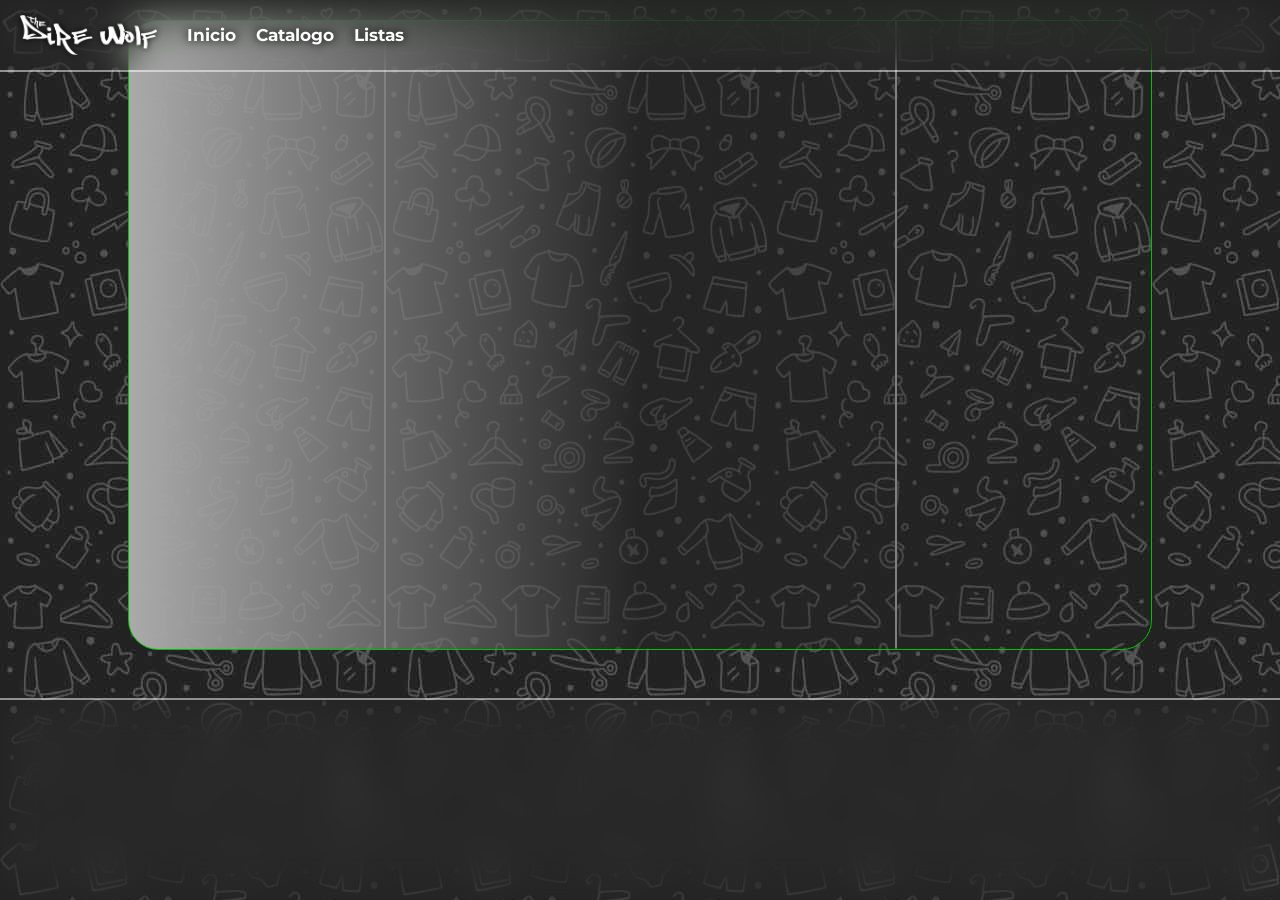
==== index.html @ 4486ab96 "v1.1" ====
<!DOCTYPE html>
<html lang="es">

<head>
    <meta charset="UTF-8">
    <title>Dire Wolf | Inicio</title>
    <link rel="stylesheet" href="css.css">
    <link rel="icon" href="img/logo_lobo.png">
</head>
<!-- NAV --------------------------------------------------------------------------------------------------------------->
<div id="navbar"></div>
<!-- BODY --------------------------------------------------------------------------------->

<body>
    <div class="container-grandfather-index">
        <div class="container-child">
            
        </div>
        <div class="container-child"></div>
    </div>

 <!--TODO:FOOTER ------------------------------------------------------------------------------------------- -->
 <footer id="footer"></footer>
</body>
<script src="jsjs.js" defer></script>

</html>
---- css.css ----
/** FONTS--------------------- */
@import url('https://fonts.googleapis.com/css2?family=Montserrat:wght@300;400;600;700&display=swap');

body {
  font-family: 'Montserrat', sans-serif;
  margin: 0;
  padding: 0;
  background-color: #ffffff;
  background-image: url(img/zbackback/backback.jpg);
  background-attachment: fixed;
  display: grid;
  min-height: 100dvh;
  grid-template-rows: auto 1fr auto; /*CON ESTO DEJAS SIEMPRE ABAJO EL FOOTER*/
}

.item-center-x{
  display: grid;
  justify-content: center;  
}

 * nav,b,ol,li,h2,div{ 
  box-sizing: border-box;
  }

/**! Nav -----------------------------------------------------------------------------------------------------------*/
.logo{
  max-height: 40px;
  cursor: pointer;
  margin: auto;
  filter: drop-shadow(0 0 3px rgb(0, 0, 0));
}
ol{
  display: flex;
  justify-content: center;
  align-items: center; /*Alinia de manera vertical*/
  margin: 0;
  padding: 0;
}

.Infooo{
  display: none;
}

nav {
  padding-left: 20px;
  justify-content: start;
  display: flex;
  margin: 0;
  width: 100%;
  height: 70px;
  opacity: 0;
  box-sizing: border-box;
  animation: aparece 1.5s ease-out forwards; /** Aqui la duracion de la animacion */
  animation-delay: 0s; /** Aqui se estable a q tiempo empieza la animation */
  backdrop-filter: blur(20px);
  box-shadow: 0 2px 0px rgba(255, 255, 255, 0.5);
  position: fixed;
  z-index: 10;
  gap: 20px;
}

nav a{
  justify-content: center;
  display: flex;
}

nav div ol h2 a{
  font-size: 17px;
  text-shadow: 0 0 10px black;
  text-decoration: none;
/*  font-size: clamp(1rem, 2.5vw, 2rem);*/
  color: white;
  background: none;
  border: none;
  border-radius: 6px;
  margin: auto;
  padding: 10px;
  cursor: pointer;
  transition: 0.6s;
}

.justify-end{
  justify-content: flex-end;
  display: flex;
}

nav ol a:hover {
  color: rgb(173, 173, 173);
}

h1{
  margin-top: 100px;
  text-shadow: 0 0 30px black;
}

nav div{
  justify-content: center;
  display: flex;
}

/**Todo FLECHA -------------------------------------------------------------------------------------------------------------------------------*/
.caja-flecha{
  top: 84%;
  left: 88%;
  position: fixed;
  z-index: 11;
  justify-content: center;
  display: grid;
}
.flecha{
  position: absolute;
  width: 60px;
  z-index: 10;
  cursor: pointer;
  margin: auto 0;
  transition: 0.5s ease-in-out;
  filter: drop-shadow(0 0 5px rgb(50, 189, 96,0.5));
}
.flecha:hover{
  animation: ani-flecha 1s; /** Se selecciona la anmimacion y duracion del evento*/
  animation-delay: 0.5s;
}
   @keyframes ani-flecha {
      25% {
        transform: translateX(-10px);
      }
      50% {
        transform: translateX(0);
      }
      75% {
        transform: translateX(-10px);
      }
      100% {
        transform: translateX(0);
      }
    }
/*TODO Blouqes del index ------------------------------------------------------------------------------------------------- */
.container-grandfather-index{
  display: flex;
  background: linear-gradient(
    to right,
    rgb(170, 170, 170,1),
    rgb(39, 39, 39,0.5),
    rgb(39, 39, 39,0)
  );
  margin: 20px auto;
  width: 80%;
  border: rgb(0, 194, 0) 1px solid;
  border-radius:30px ;
}
.indexCaja-1{
  /* border:solid 2px yellow; */
  width:1000px;
}
/*!CONTAINERRRRRRR--------------------------------------------------------------------------------*/
.container-grandfather{
  width: 80%;
  margin: 0 auto;
}
.container-grand {
  width: 100%;
}

.container-father {
  display: grid;/* Habilita Grid */
  grid-template-columns: repeat(5, 1fr);/* 4 columnas de igual tamaño */
  gap: 10px;/* Espacio entre los elementos */
  padding: 100px;
  margin-top: -50px;
}
.flex-colum{
  justify-content: center;
  display: flex;
  grid-template-columns: repeat(2, 1fr);
}
.flex{
  display: flex;
  justify-content: center;
}

.container-child img {
  width: 100%;
  border-radius: 20px 20px 0 0 ;
  filter: brightness(0.6);
  transition: 1s;
}

.container-child img:hover {
  filter: brightness(1.1);
}

.container-child b{
  font-size: small;
}

.container-child{
  /* filter: blur(30px); */
  animation: scale-up-vertical-center 0.7s; /** Aqui la duracion de la animacion */
  animation-delay: 0s; /** Aqui se estable a q tiempo empieza la animation */
  margin: 0 auto;
  max-width: 350px;
  background: transparent;
  backdrop-filter: blur(5px);
  text-align: center;
  color: white;
  transition: 0.2s ease-out;
  border: 1px gray solid;
  border-radius: 20px;
}

.container-child:hover{
  scale: 1.01;
  filter: blur(0px);
}

.container-child h3{
  background-color: #1a1a1a;
  font-size: larger;
  margin-top: -5px;
}

.containerr{
  width: 100%;
}

.container-child2 img{
  width: 90%;
  margin: 10px;
  margin-top: 30px;
  filter: unset;
}

.container-child2 a{
  text-decoration: none;
  color: white;
}

.container-child2 a h2{
  color: white;
  text-decoration: underline none;
}
.container-child2 a h2:hover{
  text-decoration: underline;
}
.container-child2{
  max-width: 500px;
}

#subtema {
  color: white;
  margin: auto 0;
}
/**! PARA IMAGENES DE CADA CATEGORIA ----------------------------------------------------------------------------- */

.img-cal{
  /* filter: blur(30px); */
  animation: scale-up-vertical-center 0.7s ease-out 1;  /*Aqui la duracion de la animacion */
  animation-delay: 0s; /** Aqui se estable a q tiempo empieza la animation */
  padding: 0;
  display: grid;
  justify-content: center;
  margin: 0 auto;
}
.img-cal:hover{
  animation: rotate-scale-down-horizontal 0.4s linear both;
  animation: wobble-horizontal-top .8s linear both
}
.img-cal img{
  border-radius: 20px;
  margin: 0;
  width: 100%;
  margin-top: 3px;
}

.img-cal b{
  text-align: center;
  margin: 13px;
  color: aliceblue;
  backdrop-filter: blur(20px);
  border-radius: 20px;
  text-shadow: 0 0 10px white;
}
.vendida{
  width: 100%;
  height: 30px;
  background-color: rgb(255, 0, 0);
  justify-content: center;
  border-radius: 0 0 20px 20px;
  display: grid;
}

.vendida h5{
  top: 25%;
  margin: unset;
  position: relative;
  color: white;
}
.disponible{
  width: 100%;
  height: 30px;
  border-radius: 0 0 20px 20px;
  background-color: rgb(0, 255, 42);
  justify-content: center;
  display: grid;
}

.disponible h5{
  top: 25%;
  margin: unset;
  position: relative;
  color: white;
}
/**! ESCALADO DE UNA IMAGEN ---------------------------------------------------------------------------------------- */
  .imagen-zoom {
    width: 250px;
    margin: 10px;
    cursor: zoom-in;
    transition: 0.4s ease;
  }
  
  .imagen-zoom:hover {
    transform: scale(1.003);
    box-shadow: 0 0 20px rgba(97, 138, 111, 0.658);
  }

  .zoom-overlay {
    position: fixed;
    top: 0;
    left: 0;
    width: 100vw;
    height: 100vh;
    background-color: rgba(0, 0, 0, 0.85);
    justify-content: center;
    align-items: center;
    display: none;
    flex-direction: column;
    z-index: 9999;
    transition: 2s;
    animation: zoom-overlay 0.5s;
  }
  @keyframes zoom-overlay{
    0%{
      filter: blur(30px);
      transform: scale(0.9);
    }
    100%{
      filter: blur(0);
      transform: scale(1);
    }
  }
  .zoom-overlay img {
    max-width: 90%;
    max-height: 80%;
    border-radius: 12px;
    box-shadow: 0 0 40px rgba(255, 255, 255, 0.1);
  }

  .zoom-buttons {
    margin-top: 20px;
  }

  .zoom-buttons button {
    background-color: white;
    color: #333;
    border: none;
    padding: 10px 20px;
    font-size: 16px;
    margin: 0 10px;
    border-radius: 8px;
    cursor: pointer;
    transition: 2s ease;
  }

  .zoom-buttons button:hover {
    background-color: #333;
    color: white;
    transition: 2s ease-in-out;
  }
  /**? FOTER-------------------------------------------------------------------------------------------  */
  footer{
    width: 100%;
    height: 200px;
    margin-top: 30px;
    box-shadow: 0 -2px 0px rgba(255, 255, 255, 0.5);
    animation: aparece 1.5s ease-out forwards; /** Aqui la duracion de la animacion */
    animation-delay: 0s; /** Aqui se estable a q tiempo empieza la animation */
    backdrop-filter: blur(20px);
  }

/*TODO Estilo para pantallas más pequeñas ----------------------------------------------------------------------*/
  @media (max-width: 1000px) {
    .container-father {
      grid-template-columns: repeat(3,1fr);
    }
    p{
      font-size: larger;
      padding: 4px;
    }
    .flecha{
      width: 50px;
    }
    nav{
      width: 100%;
      height: 100%;
      justify-self: right;
      gap: 30px;   
      position: fixed;
      bottom: 0;
      left: 0;
      right: 0;
      justify-content: start;
      align-items: center;
      padding: 0.5rem;
      z-index: 1000;
      height: auto;
    }
    nav a{
      font-size: 30px;
    }
  .logo{
    cursor: pointer;
    transform: translateY(3px);
    margin-left: 40px;
    max-height: 50px;
  }
  .container-child b{
    font-size: medium;
  }
  .container-father{
    padding: 0;
  }
  
  .Infooo{
    color: white;
  }

  .footer{
    display: none;
  }

    
  }

  /*? ANIMACIONES-------------------------------------------------------------------------- */
  @keyframes aparece {
  to {
    opacity: 1;
    transform: translateX(0);
    transform: translateY(0);
    filter: blur(0);
  }
}
@keyframes scale-up-vertical-center{
  0% {
    filter: blur(30px);
    transform:scaleY(.2);
  }
  100%{
    transform:scaleY(1);
    opacity: 1;
    transform: translateX(0);
    transform: translateY(0);
    filter: blur(0);
  }
}
/* Prendas echas-----------------------------------------------------------------------------------------------------------*/
.imgListas{
  opacity: 0; /*Para la animacion*/
  filter: blur(30px);
  animation: aparece 0.5s ease-out forwards; /** Aqui la duracion de la animacion */
  animation-delay: 0s; /** Aqui se estable a q tiempo empieza la animation */
  padding: -1px;
  display: grid;
  justify-content: center;
  margin: 0 auto;
  border-radius: 20px;
  margin: 0;
  width: 100%;
  margin-top: 3px;
  border: solid rgba(0, 255, 64, 0.418) 1px;
}
.imgListas img{
  border-radius: 20px 20px 0 0;
  margin: 0;
  width: 100%;
}
.imgListas b{
  color: white;
  margin: 10px;
  backdrop-filter: blur(30px);
}
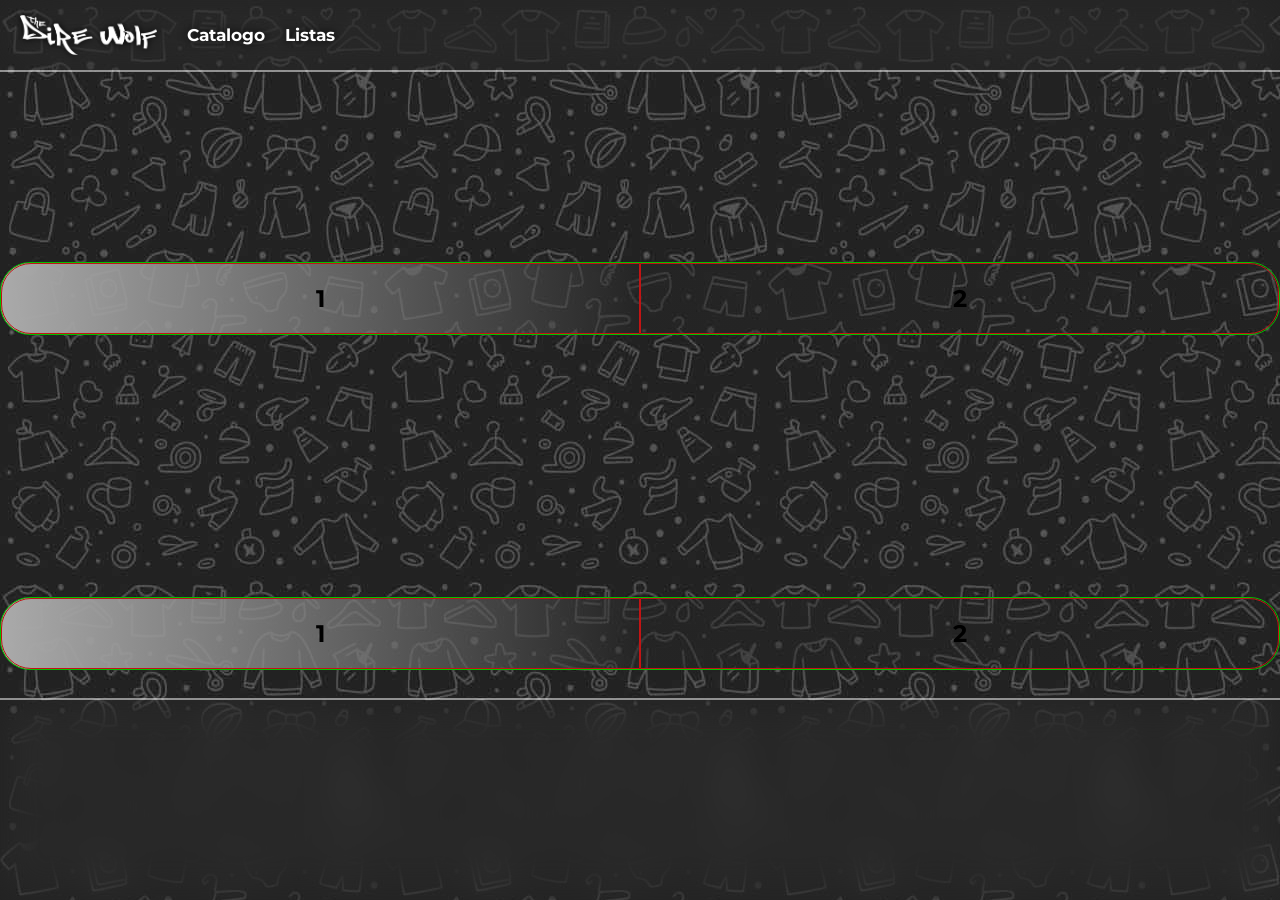
==== commit 9ca269da: "v1.2 Asignamiento de secciones de la pagina index" ====
--- a/index.html
+++ b/index.html
@@ -11,17 +11,26 @@
 <div id="navbar"></div>
 <!-- BODY --------------------------------------------------------------------------------->
 
-<body>
+<body class="body-index">
     <div class="container-grandfather-index">
-        <div class="container-child">
-            
+        <div class="caja-index caja-index-izquierda">
+            <h2>1</h2>
         </div>
-        <div class="container-child"></div>
+        <div class="caja-index caja-index-derecha">
+            <h2>2</h2>
+        </div>
     </div>
-
- <!--TODO:FOOTER ------------------------------------------------------------------------------------------- -->
- <footer id="footer"></footer>
+    <div class="container-grandfather-index">
+        <div class="caja-index caja-index-izquierda">
+            <h2>1</h2>
+        </div>
+        <div class="caja-index caja-index-derecha">
+            <h2>2</h2>
+        </div>
+    </div>
 </body>
+<!--TODO:FOOTER ------------------------------------------------------------------------------------------- -->
+<footer id="footer"></footer>
 <script src="jsjs.js" defer></script>
 
 </html>
--- a/css.css
+++ b/css.css
@@ -1,6 +1,7 @@
 /** FONTS--------------------- */
 @import url('https://fonts.googleapis.com/css2?family=Montserrat:wght@300;400;600;700&display=swap');
 
+/*TODO PREDEFINIDOS -----------------------------------------------------------------------------------------------------------------**/
 body {
   font-family: 'Montserrat', sans-serif;
   margin: 0;
@@ -22,7 +23,7 @@
   box-sizing: border-box;
   }
 
-/**! Nav -----------------------------------------------------------------------------------------------------------*/
+/*! NAV -----------------------------------------------------------------------------------------------------------*/
 .logo{
   max-height: 40px;
   cursor: pointer;
@@ -52,9 +53,11 @@
   box-sizing: border-box;
   animation: aparece 1.5s ease-out forwards; /** Aqui la duracion de la animacion */
   animation-delay: 0s; /** Aqui se estable a q tiempo empieza la animation */
-  backdrop-filter: blur(20px);
+  filter: blur(20px);
+  backdrop-filter: blur(30px);
   box-shadow: 0 2px 0px rgba(255, 255, 255, 0.5);
   position: fixed;
+  transform: translateY(-60px);
   z-index: 10;
   gap: 20px;
 }
@@ -97,62 +100,38 @@
   justify-content: center;
   display: flex;
 }
-
-/**Todo FLECHA -------------------------------------------------------------------------------------------------------------------------------*/
-.caja-flecha{
-  top: 84%;
-  left: 88%;
-  position: fixed;
-  z-index: 11;
-  justify-content: center;
-  display: grid;
-}
-.flecha{
-  position: absolute;
-  width: 60px;
-  z-index: 10;
-  cursor: pointer;
-  margin: auto 0;
-  transition: 0.5s ease-in-out;
-  filter: drop-shadow(0 0 5px rgb(50, 189, 96,0.5));
-}
-.flecha:hover{
-  animation: ani-flecha 1s; /** Se selecciona la anmimacion y duracion del evento*/
-  animation-delay: 0.5s;
-}
-   @keyframes ani-flecha {
-      25% {
-        transform: translateX(-10px);
-      }
-      50% {
-        transform: translateX(0);
-      }
-      75% {
-        transform: translateX(-10px);
-      }
-      100% {
-        transform: translateX(0);
-      }
-    }
-/*TODO Blouqes del index ------------------------------------------------------------------------------------------------- */
+/*TODO INDEX ------------------------------------------------------------------------------------------------- */
+.body-index{
+  padding: auto;
+}
 .container-grandfather-index{
-  display: flex;
+  width: 100%;
+  display: flex;
+  justify-content: center;
+  align-items: center;
+  margin: auto;
+  border: rgb(0, 194, 0) 1px solid;
+  border-radius:30px;
   background: linear-gradient(
     to right,
     rgb(170, 170, 170,1),
     rgb(39, 39, 39,0.5),
     rgb(39, 39, 39,0)
   );
-  margin: 20px auto;
-  width: 80%;
-  border: rgb(0, 194, 0) 1px solid;
-  border-radius:30px ;
-}
-.indexCaja-1{
-  /* border:solid 2px yellow; */
-  width:1000px;
-}
-/*!CONTAINERRRRRRR--------------------------------------------------------------------------------*/
+}
+.caja-index{
+  justify-content: center;
+  text-align: center;
+  width: 100%;
+  border: rgb(194, 20, 20) 1px solid;
+}
+.caja-index-derecha{
+  border-radius:0px 30px 30px 0px;
+}
+.caja-index-izquierda{
+  border-radius:30px 0 0 30px;
+}
+/*!   CONTAINER -------------------------------------------------------------------------------------------------------*/
 .container-grandfather{
   width: 80%;
   margin: 0 auto;
@@ -194,7 +173,6 @@
 }
 
 .container-child{
-  /* filter: blur(30px); */
   animation: scale-up-vertical-center 0.7s; /** Aqui la duracion de la animacion */
   animation-delay: 0s; /** Aqui se estable a q tiempo empieza la animation */
   margin: 0 auto;
@@ -250,12 +228,11 @@
   color: white;
   margin: auto 0;
 }
-/**! PARA IMAGENES DE CADA CATEGORIA ----------------------------------------------------------------------------- */
+/**! PARA IMAGENES DE CADA CATEGORIA -------------------------------------------------------------------------------------------- */
 
 .img-cal{
-  /* filter: blur(30px); */
-  animation: scale-up-vertical-center 0.7s ease-out 1;  /*Aqui la duracion de la animacion */
-  animation-delay: 0s; /** Aqui se estable a q tiempo empieza la animation */
+  animation: scale-up-vertical-center 0.7s ease-out 1; 
+  animation-delay: 0s;
   padding: 0;
   display: grid;
   justify-content: center;
@@ -376,8 +353,10 @@
     color: white;
     transition: 2s ease-in-out;
   }
-  /**? FOTER-------------------------------------------------------------------------------------------  */
+/*! FOTER-------------------------------------------------------------------------------------------*/
   footer{
+    opacity: 0;
+    transform: translateY(30px);
     width: 100%;
     height: 200px;
     margin-top: 30px;
@@ -387,7 +366,7 @@
     backdrop-filter: blur(20px);
   }
 
-/*TODO Estilo para pantallas más pequeñas ----------------------------------------------------------------------*/
+/* TODO RESPOSIVE DESING ----------------------------------------------------------------------*/
   @media (max-width: 1000px) {
     .container-father {
       grid-template-columns: repeat(3,1fr);
@@ -441,7 +420,7 @@
     
   }
 
-  /*? ANIMACIONES-------------------------------------------------------------------------- */
+/*? ANIMACIONES -------------------------------------------------------------------------------------------------------------------- */
   @keyframes aparece {
   to {
     opacity: 1;
@@ -463,7 +442,7 @@
     filter: blur(0);
   }
 }
-/* Prendas echas-----------------------------------------------------------------------------------------------------------*/
+/*! PRENDAS ECHAS  -----------------------------------------------------------------------------------------------------------*/
 .imgListas{
   opacity: 0; /*Para la animacion*/
   filter: blur(30px);
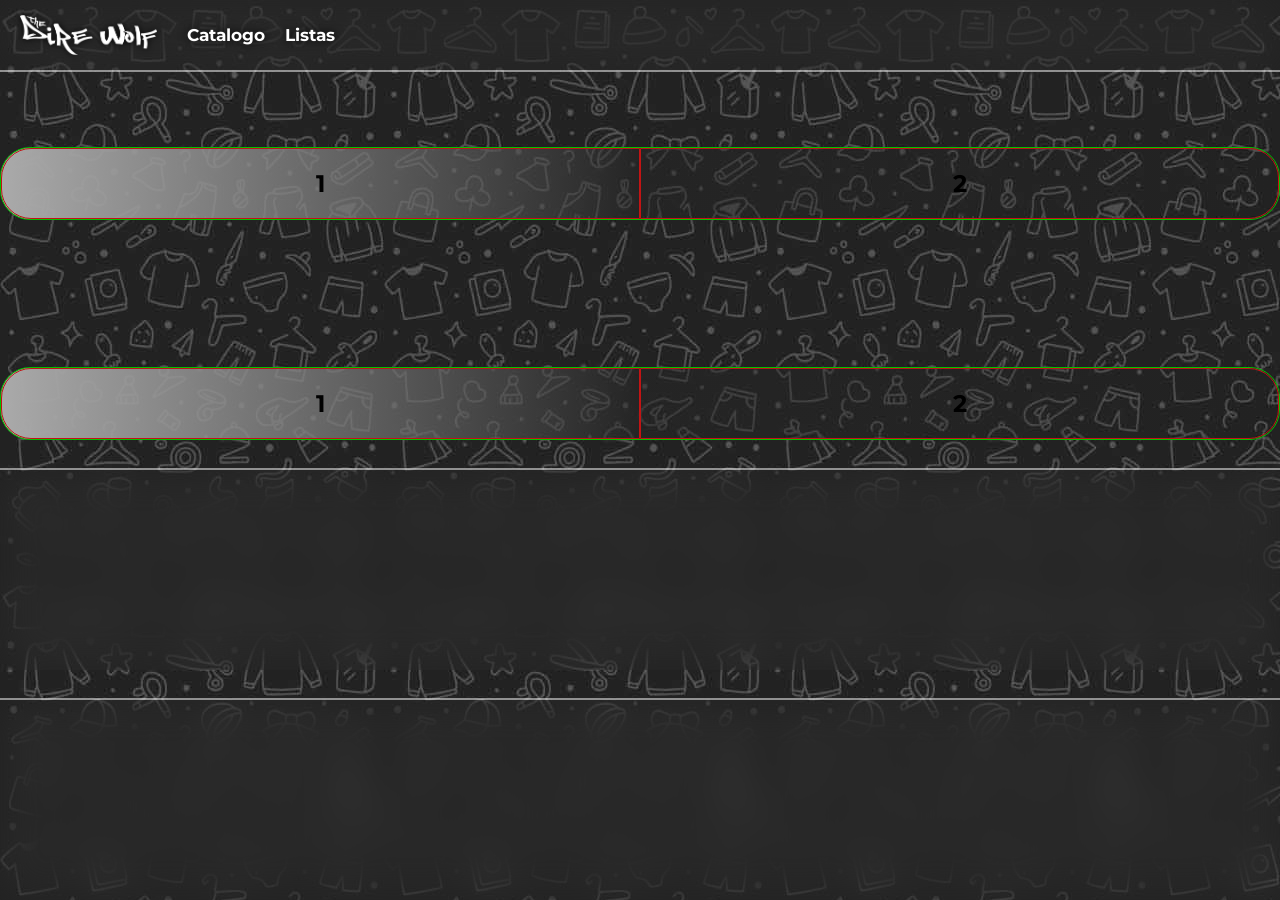
==== commit 8da1fb19: "Merge branch 'main' of" ====
--- a/index.html
+++ b/index.html
@@ -28,6 +28,8 @@
             <h2>2</h2>
         </div>
     </div>
+ <!--TODO:FOOTER ------------------------------------------------------------------------------------------- -->
+ <footer id="footer"></footer>
 </body>
 <!--TODO:FOOTER ------------------------------------------------------------------------------------------- -->
 <footer id="footer"></footer>
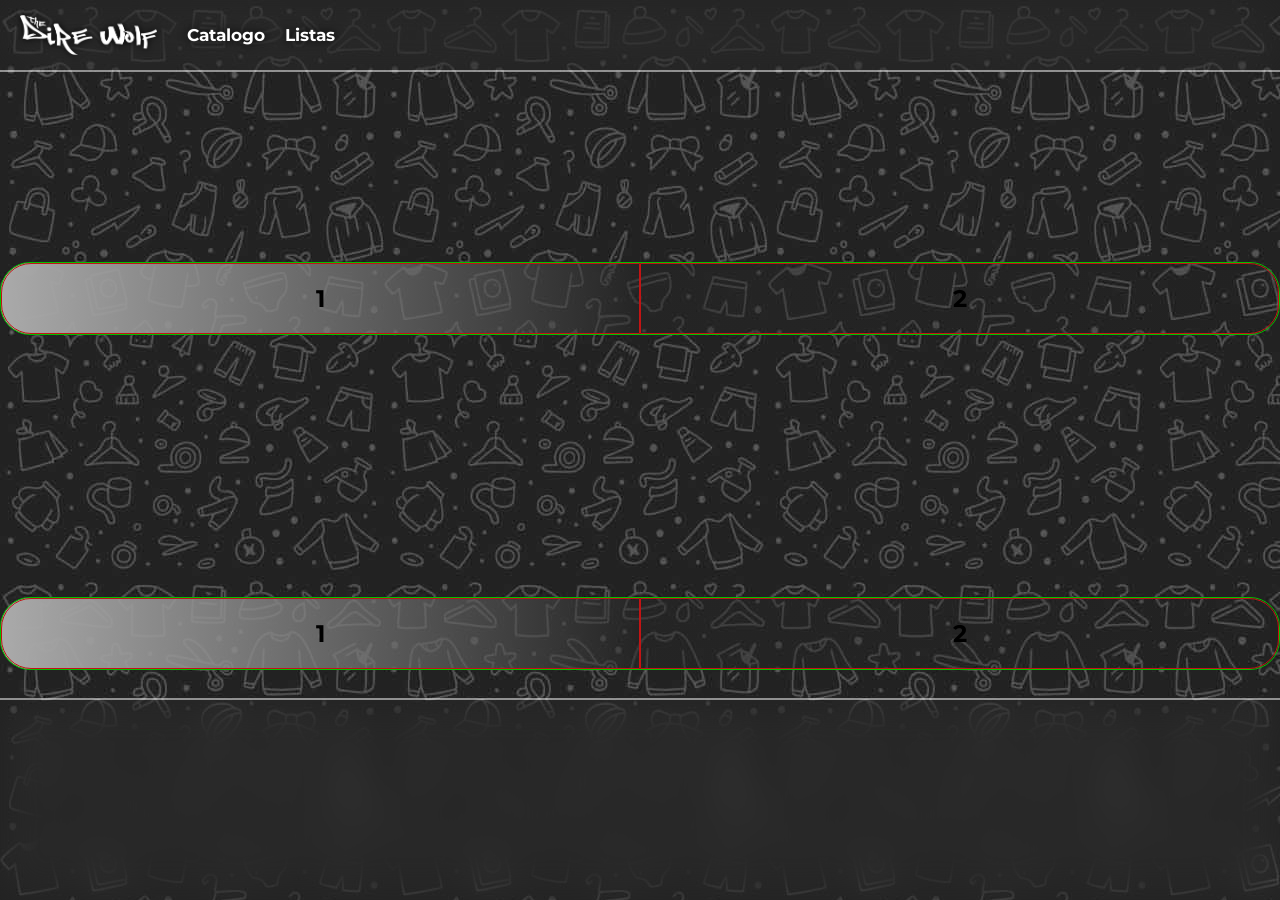
==== commit a5df6f5f: "Asignamiento de secciones de la pagina index" ====
--- a/index.html
+++ b/index.html
@@ -28,8 +28,6 @@
             <h2>2</h2>
         </div>
     </div>
- <!--TODO:FOOTER ------------------------------------------------------------------------------------------- -->
- <footer id="footer"></footer>
 </body>
 <!--TODO:FOOTER ------------------------------------------------------------------------------------------- -->
 <footer id="footer"></footer>
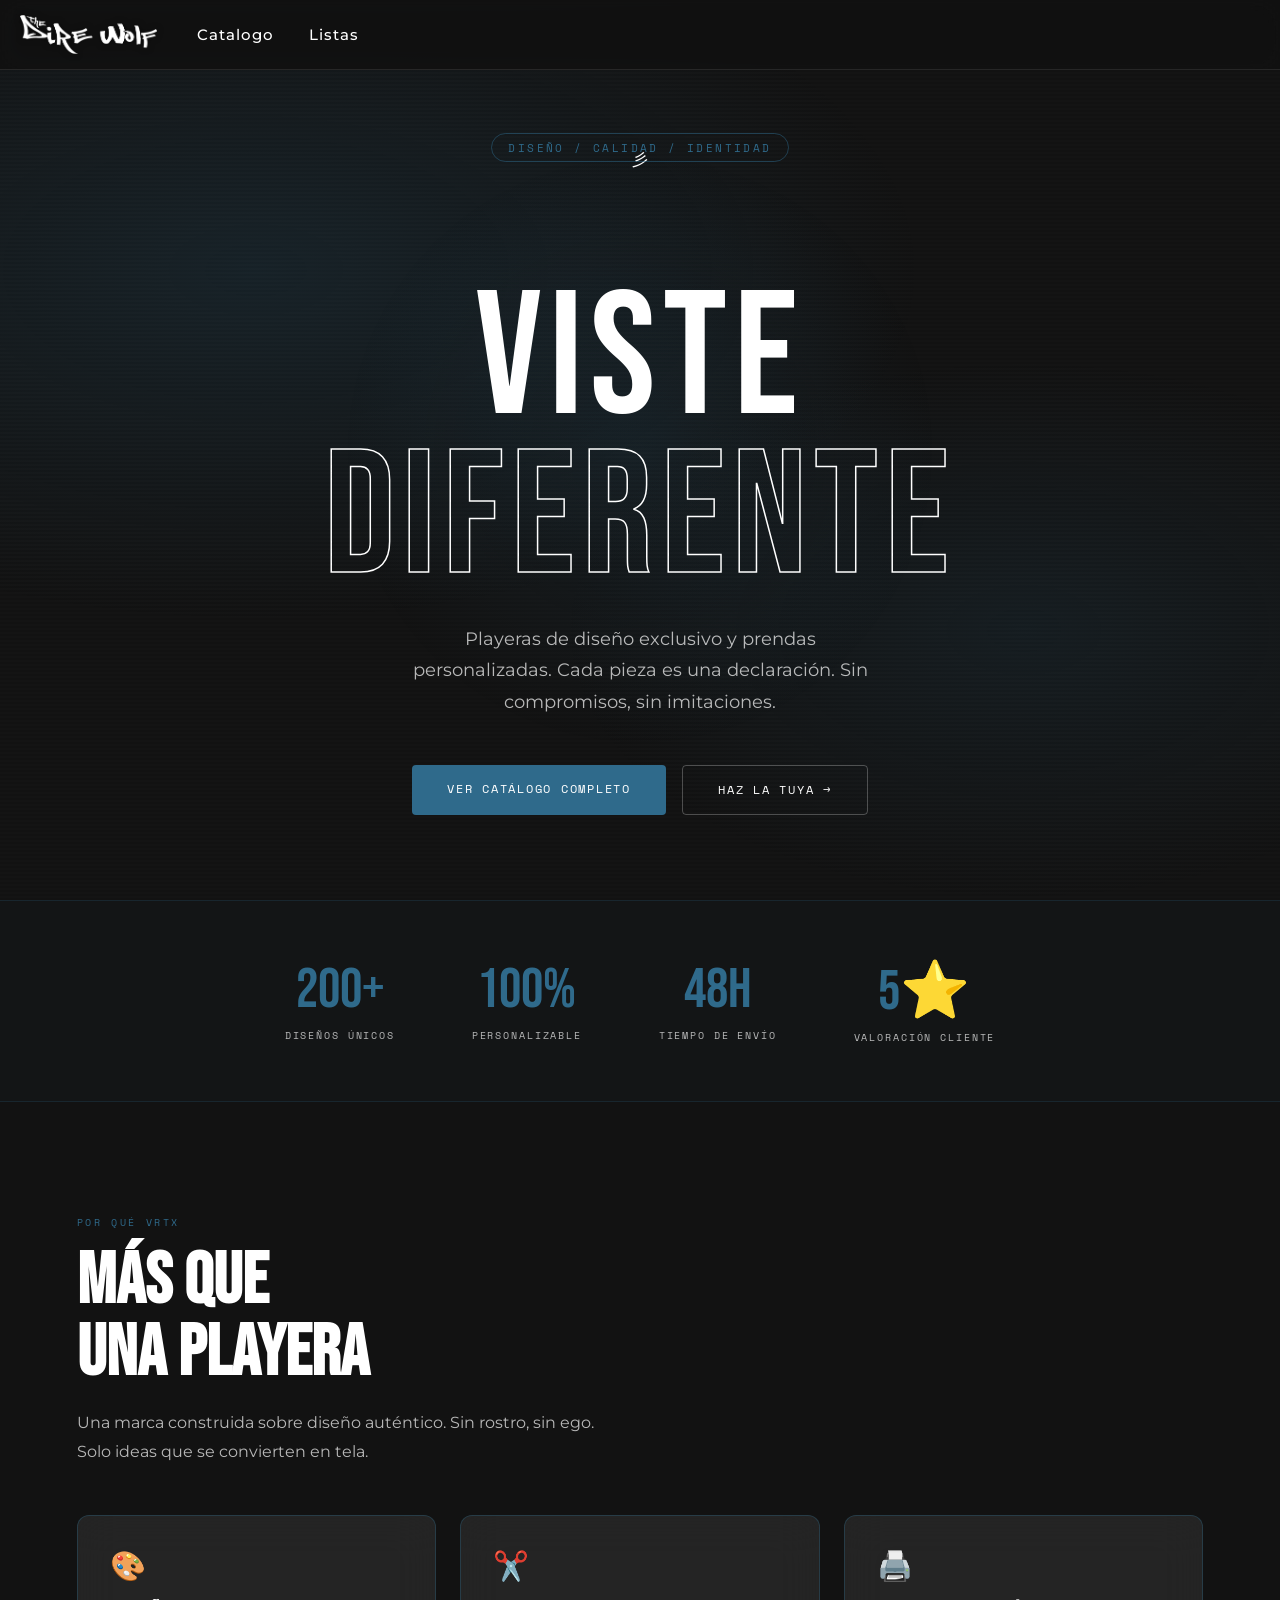
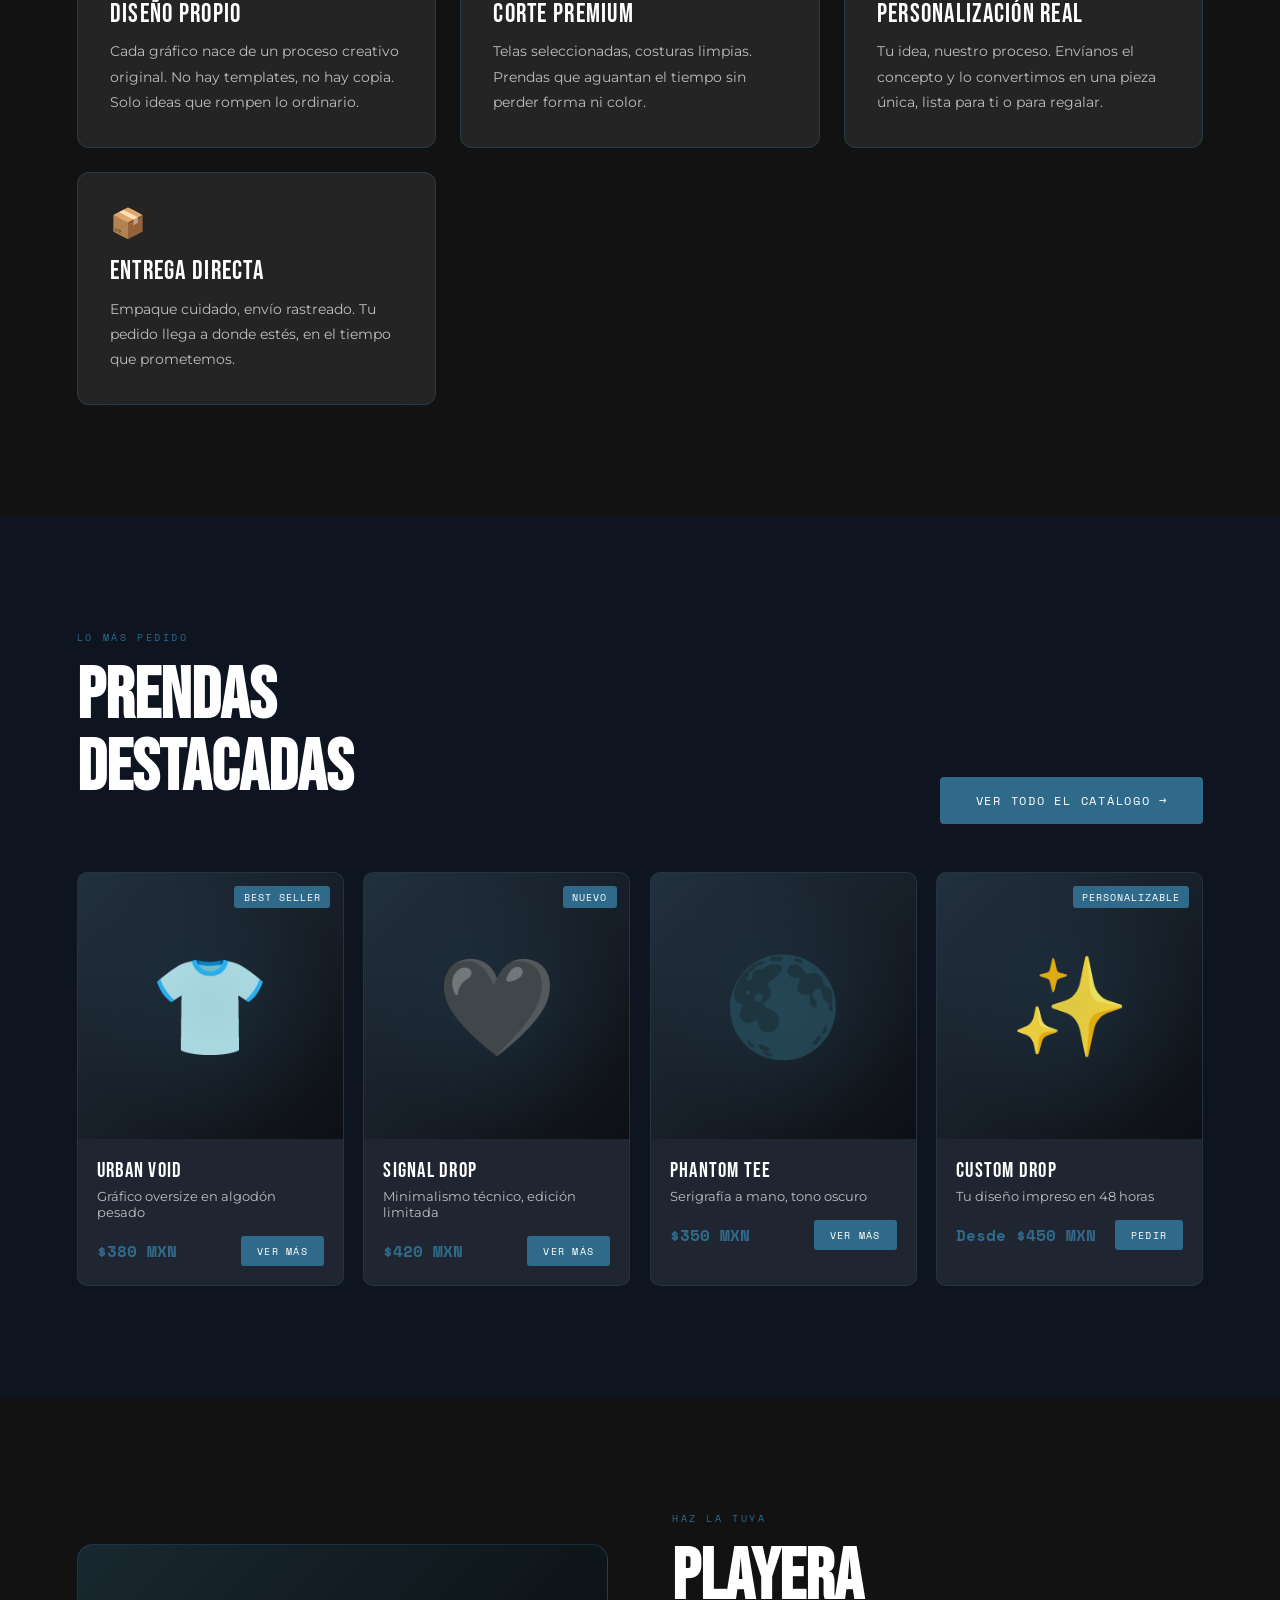
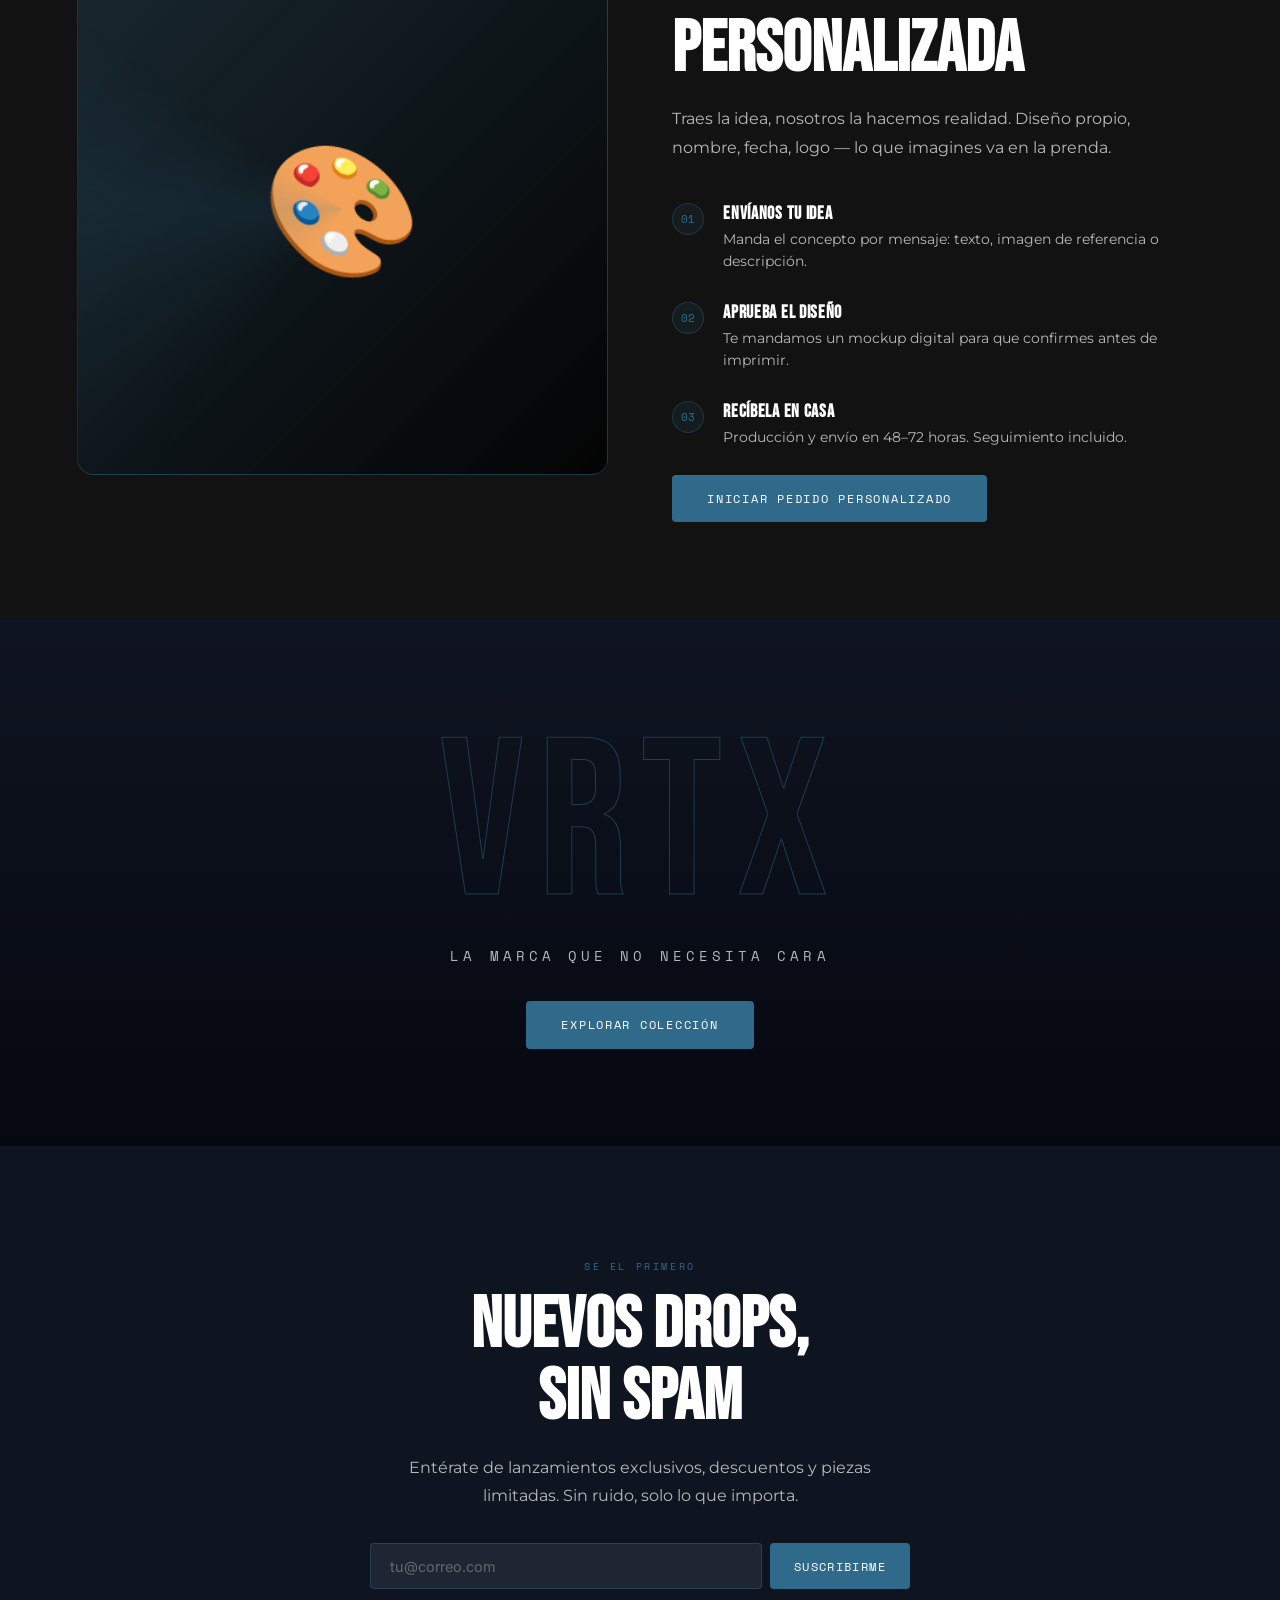
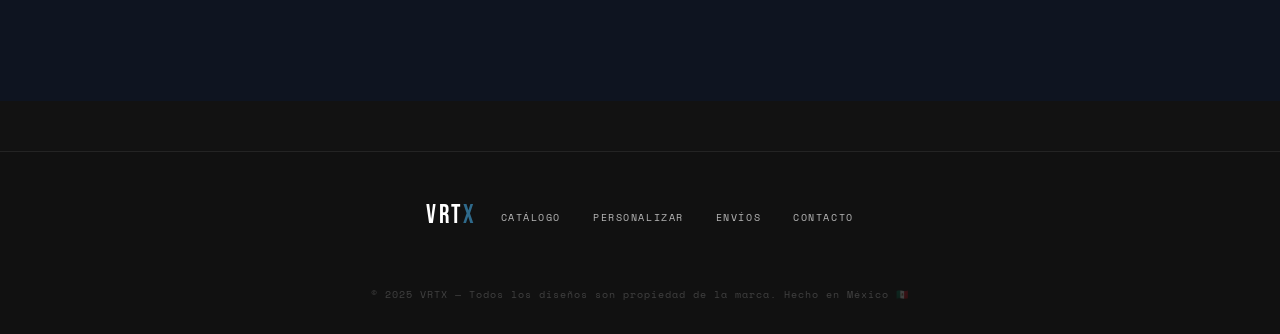
==== commit 3fd85b0c: "1.3 Pagina index Base" ====
--- a/index.html
+++ b/index.html
@@ -1,36 +1,233 @@
 <!DOCTYPE html>
 <html lang="es">
-
 <head>
-    <meta charset="UTF-8">
-    <title>Dire Wolf | Inicio</title>
-    <link rel="stylesheet" href="css.css">
-    <link rel="icon" href="img/logo_lobo.png">
+  <meta charset="UTF-8" />
+  <meta name="viewport" content="width=device-width, initial-scale=1.0" />
+  <title>VRTX — Playeras de Diseño</title>
+  <link rel="stylesheet" href="index.css" />
+  <link rel="stylesheet" href="css.css" />
+  <link href="https://fonts.googleapis.com/css2?family=Bebas+Neue&family=Inter:wght@300;400;600&family=Space+Mono:wght@400;700&display=swap" rel="stylesheet" />
 </head>
-<!-- NAV --------------------------------------------------------------------------------------------------------------->
-<div id="navbar"></div>
-<!-- BODY --------------------------------------------------------------------------------->
-
-<body class="body-index">
-    <div class="container-grandfather-index">
-        <div class="caja-index caja-index-izquierda">
-            <h2>1</h2>
-        </div>
-        <div class="caja-index caja-index-derecha">
-            <h2>2</h2>
-        </div>
-    </div>
-    <div class="container-grandfather-index">
-        <div class="caja-index caja-index-izquierda">
-            <h2>1</h2>
-        </div>
-        <div class="caja-index caja-index-derecha">
-            <h2>2</h2>
-        </div>
-    </div>
+
+<body>
+
+  <!-- ── NAVBAR ── -->
+  <nav id="navbar"></nav>
+
+  <!-- ── HERO ── -->
+  <div class="hero">
+    <div class="hero-deco">彡</div>
+    <div class="hero-badge">Diseño / Calidad / Identidad</div>
+    <h1>VISTE<br><em>DIFERENTE</em></h1>
+    <p class="hero-sub">Playeras de diseño exclusivo y prendas personalizadas. Cada pieza es una declaración. Sin compromisos, sin imitaciones.</p>
+    <div class="hero-buttons">
+      <a href="#catalogo" class="btn-primary">Ver catálogo completo</a>
+      <a href="#personalizar" class="btn-ghost">Haz la tuya →</a>
+    </div>
+  </div>
+
+  <!-- ── STATS ── -->
+  <div class="stats">
+    <div class="stat-item reveal">
+      <span class="stat-num">200+</span>
+      <span class="stat-lbl">Diseños únicos</span>
+    </div>
+    <div class="stat-item reveal reveal-delay-1">
+      <span class="stat-num">100%</span>
+      <span class="stat-lbl">Personalizable</span>
+    </div>
+    <div class="stat-item reveal reveal-delay-2">
+      <span class="stat-num">48h</span>
+      <span class="stat-lbl">Tiempo de envío</span>
+    </div>
+    <div class="stat-item reveal reveal-delay-3">
+      <span class="stat-num">5⭐</span>
+      <span class="stat-lbl">Valoración cliente</span>
+    </div>
+  </div>
+
+  <!-- ── PROPUESTA ── -->
+  <section id="nosotros">
+    <div class="section-label">Por qué VRTX</div>
+    <h2 class="section-title reveal">Más que<br>una playera</h2>
+    <p class="section-desc reveal">Una marca construida sobre diseño auténtico. Sin rostro, sin ego. Solo ideas que se convierten en tela.</p>
+    <div class="cards-grid">
+      <div class="glass-card reveal">
+        <div class="card-icon">🎨</div>
+        <div class="card-title">Diseño Propio</div>
+        <p class="card-text">Cada gráfico nace de un proceso creativo original. No hay templates, no hay copia. Solo ideas que rompen lo ordinario.</p>
+      </div>
+      <div class="glass-card reveal reveal-delay-1">
+        <div class="card-icon">✂️</div>
+        <div class="card-title">Corte Premium</div>
+        <p class="card-text">Telas seleccionadas, costuras limpias. Prendas que aguantan el tiempo sin perder forma ni color.</p>
+      </div>
+      <div class="glass-card reveal reveal-delay-2">
+        <div class="card-icon">🖨️</div>
+        <div class="card-title">Personalización Real</div>
+        <p class="card-text">Tu idea, nuestro proceso. Envíanos el concepto y lo convertimos en una pieza única, lista para ti o para regalar.</p>
+      </div>
+      <div class="glass-card reveal reveal-delay-3">
+        <div class="card-icon">📦</div>
+        <div class="card-title">Entrega Directa</div>
+        <p class="card-text">Empaque cuidado, envío rastreado. Tu pedido llega a donde estés, en el tiempo que prometemos.</p>
+      </div>
+    </div>
+  </section>
+
+  <!-- ── CATÁLOGO FEATURED ── -->
+  <section class="products-section" id="catalogo">
+    <div class="products-header">
+      <div>
+        <div class="section-label">Lo más pedido</div>
+        <h2 class="section-title reveal">Prendas<br>Destacadas</h2>
+      </div>
+      <a href="catalogo.html" class="btn-primary reveal" style="align-self:flex-end">Ver todo el catálogo →</a>
+    </div>
+    <div class="product-grid">
+      <div class="product-card reveal">
+        <div class="product-img">
+          👕
+          <span class="product-badge">Best seller</span>
+        </div>
+        <div class="product-info">
+          <div class="product-name">Urban Void</div>
+          <div class="product-desc">Gráfico oversize en algodón pesado</div>
+          <div class="product-footer">
+            <span class="product-price">$380 MXN</span>
+            <a href="catalogo.html" class="btn-sm">Ver más</a>
+          </div>
+        </div>
+      </div>
+      <div class="product-card reveal reveal-delay-1">
+        <div class="product-img">
+          🖤
+          <span class="product-badge">Nuevo</span>
+        </div>
+        <div class="product-info">
+          <div class="product-name">Signal Drop</div>
+          <div class="product-desc">Minimalismo técnico, edición limitada</div>
+          <div class="product-footer">
+            <span class="product-price">$420 MXN</span>
+            <a href="catalogo.html" class="btn-sm">Ver más</a>
+          </div>
+        </div>
+      </div>
+      <div class="product-card reveal reveal-delay-2">
+        <div class="product-img">
+          🌑
+        </div>
+        <div class="product-info">
+          <div class="product-name">Phantom Tee</div>
+          <div class="product-desc">Serigrafía a mano, tono oscuro</div>
+          <div class="product-footer">
+            <span class="product-price">$350 MXN</span>
+            <a href="catalogo.html" class="btn-sm">Ver más</a>
+          </div>
+        </div>
+      </div>
+      <div class="product-card reveal reveal-delay-3">
+        <div class="product-img">
+          ✨
+          <span class="product-badge">Personalizable</span>
+        </div>
+        <div class="product-info">
+          <div class="product-name">Custom Drop</div>
+          <div class="product-desc">Tu diseño impreso en 48 horas</div>
+          <div class="product-footer">
+            <span class="product-price">Desde $450 MXN</span>
+            <a href="#personalizar" class="btn-sm">Pedir</a>
+          </div>
+        </div>
+      </div>
+    </div>
+  </section>
+
+  <!-- ── PERSONALIZAR ── -->
+  <section id="personalizar">
+    <div class="custom-section">
+      <div class="custom-visual">🎨</div>
+      <div>
+        <div class="section-label reveal">Haz la tuya</div>
+        <h2 class="section-title reveal">Playera<br>Personalizada</h2>
+        <p class="section-desc reveal">Traes la idea, nosotros la hacemos realidad. Diseño propio, nombre, fecha, logo — lo que imagines va en la prenda.</p>
+        <div class="steps">
+          <div class="step reveal">
+            <div class="step-num">01</div>
+            <div class="step-text">
+              <h4>Envíanos tu idea</h4>
+              <p>Manda el concepto por mensaje: texto, imagen de referencia o descripción.</p>
+            </div>
+          </div>
+          <div class="step reveal reveal-delay-1">
+            <div class="step-num">02</div>
+            <div class="step-text">
+              <h4>Aprueba el diseño</h4>
+              <p>Te mandamos un mockup digital para que confirmes antes de imprimir.</p>
+            </div>
+          </div>
+          <div class="step reveal reveal-delay-2">
+            <div class="step-num">03</div>
+            <div class="step-text">
+              <h4>Recíbela en casa</h4>
+              <p>Producción y envío en 48–72 horas. Seguimiento incluido.</p>
+            </div>
+          </div>
+        </div>
+        <div style="margin-top: 2.5rem;" class="reveal">
+          <a href="mailto:contacto@vrtx.mx" class="btn-primary">Iniciar pedido personalizado</a>
+        </div>
+      </div>
+    </div>
+  </section>
+
+  <!-- ── BRAND MOMENT ── -->
+  <section class="brand-section">
+    <div class="brand-big reveal">VRTX</div>
+    <p class="brand-tagline reveal">La marca que no necesita cara</p>
+    <a href="#catalogo" class="btn-primary reveal">Explorar colección</a>
+  </section>
+
+  <!-- ── CTA / NEWSLETTER ── -->
+  <section class="cta-section">
+    <div class="cta-box">
+      <div class="section-label reveal">Sé el primero</div>
+      <h2 class="section-title reveal">Nuevos drops,<br>sin spam</h2>
+      <p class="section-desc reveal" style="margin: 0 auto;">Entérate de lanzamientos exclusivos, descuentos y piezas limitadas. Sin ruido, solo lo que importa.</p>
+      <div class="email-row reveal">
+        <input type="email" placeholder="tu@correo.com" />
+        <button type="button">Suscribirme</button>
+      </div>
+    </div>
+  </section>
+
+  <!-- ── FOOTER ── -->
+  <footer>
+    <div class="footer-logo">VRT<span>X</span></div>
+    <ul class="footer-links">
+      <li><a href="#catalogo">Catálogo</a></li>
+      <li><a href="#personalizar">Personalizar</a></li>
+      <li><a href="#">Envíos</a></li>
+      <li><a href="#">Contacto</a></li>
+    </ul>
+    <p class="footer-copy">© 2025 VRTX — Todos los diseños son propiedad de la marca. Hecho en México 🇲🇽</p>
+  </footer>
+
+  <!-- ── SCROLL REVEAL JS ── -->
+  <script>
+    const revealEls = document.querySelectorAll('.reveal');
+    const observer = new IntersectionObserver((entries) => {
+      entries.forEach(e => {
+        if (e.isIntersecting) {
+          e.target.classList.add('visible');
+          observer.unobserve(e.target);
+        }
+      });
+    }, { threshold: 0.12, rootMargin: '0px 0px -40px 0px' });
+    revealEls.forEach(el => observer.observe(el));
+  </script>
+
+  <script src="jsjs.js"></script>
+
 </body>
-<!--TODO:FOOTER ------------------------------------------------------------------------------------------- -->
-<footer id="footer"></footer>
-<script src="jsjs.js" defer></script>
-
 </html>
--- a/index.css
+++ b/index.css
@@ -0,0 +1,797 @@
+ /* ── TOKENS ───────────────────────────────────────────────── */
+ :root {
+     --blue: #2f6a8b;
+     --blue-glass: rgba(47, 106, 139, 0.55);
+     --blue-glow: rgba(47, 106, 139, 0.25);
+     --black: #060810;
+     --black-mid: #0e1420;
+     --white: #ffffff;
+     --white-dim: rgba(255, 255, 255, 0.7);
+     --white-faint: rgba(255, 255, 255, 0.08);
+     --font-display: 'Bebas Neue', sans-serif;
+     --font-body: 'Inter', sans-serif;
+     --font-mono: 'Space Mono', monospace;
+ }
+
+ /* ── RESET ────────────────────────────────────────────────── */
+ *,
+ *::before,
+ *::after {
+     box-sizing: border-box;
+     margin: 0;
+     padding: 0;
+ }
+
+ html {
+     scroll-behavior: smooth;
+ }
+
+ body {
+     background: var(--black);
+     color: var(--white);
+     font-family: var(--font-body);
+     overflow-x: hidden;
+ }
+
+ a {
+     text-decoration: none;
+     color: inherit;
+ }
+
+ img {
+     max-width: 100%;
+     display: block;
+ }
+
+ /* ── FONDO ANIMADO ────────────────────────────────────────── */
+ body::before {
+     content: '';
+     position: fixed;
+     inset: 0;
+     background:
+         radial-gradient(ellipse 80% 60% at 20% 30%, rgba(47, 106, 139, 0.18) 0%, transparent 65%),
+         radial-gradient(ellipse 60% 50% at 80% 70%, rgba(47, 106, 139, 0.12) 0%, transparent 60%),
+         repeating-linear-gradient(0deg,
+             transparent,
+             transparent 2px,
+             rgba(255, 255, 255, 0.012) 2px,
+             rgba(255, 255, 255, 0.012) 4px);
+     pointer-events: none;
+     z-index: 0;
+ }
+
+ /* ── NAVBAR ───────────────────────────────────────────────── */
+ nav {
+     position: fixed;
+     top: 0;
+     left: 0;
+     right: 0;
+     z-index: 100;
+     display: flex;
+     align-items: center;
+     justify-content: space-between;
+     padding: 0 clamp(1.5rem, 5vw, 4rem);
+     height: 68px;
+     background: rgba(6, 8, 16, 0.6);
+     backdrop-filter: blur(18px);
+     -webkit-backdrop-filter: blur(18px);
+     border-bottom: 1px solid rgba(47, 106, 139, 0.25);
+ }
+
+ .nav-logo {
+     font-family: var(--font-display);
+     font-size: 1.8rem;
+     letter-spacing: 0.12em;
+     color: var(--white);
+ }
+
+ .nav-logo span {
+     color: var(--blue);
+ }
+
+ .nav-links {
+     display: flex;
+     gap: 2rem;
+     list-style: none;
+ }
+
+ .nav-links a {
+     font-family: var(--font-mono);
+     font-size: 0.72rem;
+     letter-spacing: 0.15em;
+     text-transform: uppercase;
+     color: var(--white-dim);
+     transition: color 0.25s;
+ }
+
+ .nav-links a:hover {
+     color: var(--white);
+ }
+
+ .nav-cta {
+     font-family: var(--font-mono);
+     font-size: 0.72rem;
+     letter-spacing: 0.12em;
+     text-transform: uppercase;
+     padding: 0.55rem 1.2rem;
+     border: 1px solid var(--blue);
+     color: var(--blue);
+     border-radius: 3px;
+     transition: background 0.25s, color 0.25s;
+ }
+
+ .nav-cta:hover {
+     background: var(--blue);
+     color: var(--white);
+ }
+
+ /* ── HERO ─────────────────────────────────────────────────── */
+ .hero {
+     position: relative;
+     z-index: 1;
+     min-height: 100vh;
+     display: flex;
+     flex-direction: column;
+     align-items: center;
+     justify-content: center;
+     text-align: center;
+     padding: 7rem 1.5rem 4rem;
+     overflow: hidden;
+ }
+
+ .hero-badge {
+     font-family: var(--font-mono);
+     font-size: 0.68rem;
+     letter-spacing: 0.22em;
+     text-transform: uppercase;
+     color: var(--blue);
+     border: 1px solid rgba(47, 106, 139, 0.5);
+     padding: 0.35rem 1rem;
+     border-radius: 100px;
+     opacity: 0;
+     transform: translateY(20px);
+     animation: fadeUp 0.7s 0.2s forwards;
+ }
+
+ .hero h1 {
+     font-family: var(--font-display);
+     font-size: clamp(4rem, 14vw, 11rem);
+     line-height: 0.9;
+     letter-spacing: 0.04em;
+     margin-bottom: 1.5rem;
+     opacity: 0;
+     transform: translateY(30px);
+     animation: fadeUp 0.8s 0.4s forwards;
+ }
+
+ .hero h1 em {
+     font-style: normal;
+     -webkit-text-stroke: 1.5px var(--white);
+     color: transparent;
+ }
+
+ .hero-sub {
+     font-size: clamp(0.95rem, 2vw, 1.15rem);
+     color: var(--white-dim);
+     max-width: 480px;
+     line-height: 1.7;
+     margin-bottom: 3rem;
+     opacity: 0;
+     transform: translateY(20px);
+     animation: fadeUp 0.7s 0.6s forwards;
+ }
+
+ .hero-buttons {
+     display: flex;
+     gap: 1rem;
+     flex-wrap: wrap;
+     justify-content: center;
+     opacity: 0;
+     transform: translateY(20px);
+     animation: fadeUp 0.7s 0.8s forwards;
+ }
+
+ .btn-primary {
+     font-family: var(--font-mono);
+     font-size: 0.78rem;
+     letter-spacing: 0.14em;
+     text-transform: uppercase;
+     padding: 0.9rem 2.2rem;
+     background: var(--blue);
+     color: var(--white);
+     border-radius: 4px;
+     transition: opacity 0.25s, transform 0.2s;
+ }
+
+ .btn-primary:hover {
+     opacity: 0.85;
+     transform: translateY(-2px);
+ }
+
+ .btn-ghost {
+     font-family: var(--font-mono);
+     font-size: 0.78rem;
+     letter-spacing: 0.14em;
+     text-transform: uppercase;
+     padding: 0.9rem 2.2rem;
+     border: 1px solid rgba(255, 255, 255, 0.25);
+     color: var(--white);
+     border-radius: 4px;
+     transition: border-color 0.25s, transform 0.2s;
+ }
+
+ .btn-ghost:hover {
+     border-color: var(--white);
+     transform: translateY(-2px);
+ }
+
+ /* playeras flotantes deco */
+ .hero-deco {
+     position: absolute;
+     top: 50%;
+     left: 50%;
+     transform: translate(-50%, -50%);
+     width: min(600px, 90vw);
+     height: min(600px, 90vw);
+     border-radius: 50%;
+     background: radial-gradient(circle, rgba(47, 106, 139, 0.12) 0%, transparent 70%);
+     pointer-events: none;
+     animation: pulse 6s ease-in-out infinite;
+ }
+
+ /* ── SCROLL INDICATOR ─────────────────────────────────────── */
+ .scroll-hint {
+     position: absolute;
+     bottom: 2.5rem;
+     left: 50%;
+     transform: translateX(-50%);
+     display: flex;
+     flex-direction: column;
+     align-items: center;
+     gap: 0.5rem;
+     opacity: 0;
+     animation: fadeUp 0.6s 1.4s forwards;
+ }
+
+ .scroll-hint span {
+     font-family: var(--font-mono);
+     font-size: 0.62rem;
+     letter-spacing: 0.2em;
+     color: rgba(255, 255, 255, 0.35);
+     text-transform: uppercase;
+ }
+
+ .scroll-line {
+     width: 1px;
+     height: 40px;
+     background: linear-gradient(to bottom, rgba(47, 106, 139, 0.8), transparent);
+     animation: scrollPulse 2s ease-in-out infinite;
+ }
+
+ /* ── SECCIÓN GENÉRICA ─────────────────────────────────────── */
+ section {
+     position: relative;
+     z-index: 1;
+     padding: clamp(4rem, 10vw, 7rem) clamp(1.5rem, 6vw, 5rem);
+ }
+
+ .section-label {
+     font-family: var(--font-mono);
+     font-size: 0.65rem;
+     letter-spacing: 0.25em;
+     text-transform: uppercase;
+     color: var(--blue);
+     margin-bottom: 1rem;
+ }
+
+ .section-title {
+     font-family: var(--font-display);
+     font-size: clamp(2.5rem, 6vw, 4.5rem);
+     line-height: 1;
+     margin-bottom: 1.2rem;
+ }
+
+ .section-desc {
+     color: var(--white-dim);
+     font-size: 1rem;
+     line-height: 1.8;
+     max-width: 520px;
+ }
+
+ /* ── STATS STRIP ──────────────────────────────────────────── */
+ .stats {
+     display: flex;
+     justify-content: center;
+     gap: clamp(2rem, 6vw, 5rem);
+     flex-wrap: wrap;
+     padding: 3.5rem clamp(1.5rem, 6vw, 5rem);
+     border-top: 1px solid rgba(47, 106, 139, 0.2);
+     border-bottom: 1px solid rgba(47, 106, 139, 0.2);
+     background: rgba(47, 106, 139, 0.04);
+ }
+
+ .stat-item {
+     text-align: center;
+ }
+
+ .stat-num {
+     font-family: var(--font-display);
+     font-size: clamp(2.2rem, 5vw, 3.5rem);
+     color: var(--blue);
+     display: block;
+ }
+
+ .stat-lbl {
+     font-family: var(--font-mono);
+     font-size: 0.65rem;
+     letter-spacing: 0.18em;
+     text-transform: uppercase;
+     color: var(--white-dim);
+     margin-top: 0.3rem;
+ }
+
+ /* ── CARDS GLASS ──────────────────────────────────────────── */
+ .cards-grid {
+     display: grid;
+     grid-template-columns: repeat(auto-fit, minmax(280px, 1fr));
+     gap: 1.5rem;
+     margin-top: 3rem;
+ }
+
+ .glass-card {
+     background: var(--white-faint);
+     backdrop-filter: blur(20px);
+     -webkit-backdrop-filter: blur(20px);
+     border: 1px solid rgba(47, 106, 139, 0.35);
+     border-radius: 12px;
+     padding: 2rem;
+     transition: border-color 0.3s, transform 0.3s;
+ }
+
+ .glass-card:hover {
+     border-color: rgba(47, 106, 139, 0.8);
+     transform: translateY(-5px);
+ }
+
+ .card-icon {
+     font-size: 1.8rem;
+     margin-bottom: 1rem;
+ }
+
+ .card-title {
+     font-family: var(--font-display);
+     font-size: 1.6rem;
+     letter-spacing: 0.05em;
+     margin-bottom: 0.6rem;
+ }
+
+ .card-text {
+     font-size: 0.9rem;
+     color: var(--white-dim);
+     line-height: 1.75;
+ }
+
+ /* ── PRODUCTO FEATURED ────────────────────────────────────── */
+ .products-section {
+     background: var(--black-mid);
+ }
+
+ .products-header {
+     display: flex;
+     justify-content: space-between;
+     align-items: flex-end;
+     flex-wrap: wrap;
+     gap: 1.5rem;
+     margin-bottom: 3rem;
+ }
+
+ .product-grid {
+     display: grid;
+     grid-template-columns: repeat(auto-fit, minmax(240px, 1fr));
+     gap: 1.2rem;
+ }
+
+ .product-card {
+     border-radius: 10px;
+     overflow: hidden;
+     background: var(--white-faint);
+     border: 1px solid rgba(47, 106, 139, 0.2);
+     transition: border-color 0.3s, transform 0.3s;
+     cursor: pointer;
+ }
+
+ .product-card:hover {
+     border-color: rgba(47, 106, 139, 0.7);
+     transform: translateY(-4px);
+ }
+
+ .product-img {
+     width: 100%;
+     aspect-ratio: 1;
+     display: flex;
+     align-items: center;
+     justify-content: center;
+     font-size: 6rem;
+     background: linear-gradient(135deg, rgba(47, 106, 139, 0.15), rgba(0, 0, 0, 0.6));
+     position: relative;
+     overflow: hidden;
+ }
+
+ .product-img::after {
+     content: '';
+     position: absolute;
+     inset: 0;
+     background: radial-gradient(circle at 50% 50%, rgba(47, 106, 139, 0.15), transparent 70%);
+ }
+
+ .product-badge {
+     position: absolute;
+     top: 0.8rem;
+     right: 0.8rem;
+     font-family: var(--font-mono);
+     font-size: 0.6rem;
+     letter-spacing: 0.1em;
+     text-transform: uppercase;
+     background: var(--blue);
+     padding: 0.25rem 0.6rem;
+     border-radius: 3px;
+     z-index: 2;
+ }
+
+ .product-info {
+     padding: 1.2rem;
+ }
+
+ .product-name {
+     font-family: var(--font-display);
+     font-size: 1.3rem;
+     letter-spacing: 0.06em;
+     margin-bottom: 0.3rem;
+ }
+
+ .product-desc {
+     font-size: 0.82rem;
+     color: var(--white-dim);
+     margin-bottom: 1rem;
+ }
+
+ .product-footer {
+     display: flex;
+     justify-content: space-between;
+     align-items: center;
+ }
+
+ .product-price {
+     font-family: var(--font-mono);
+     font-size: 1rem;
+     color: var(--blue);
+     font-weight: 700;
+ }
+
+ .btn-sm {
+     font-family: var(--font-mono);
+     font-size: 0.65rem;
+     letter-spacing: 0.12em;
+     text-transform: uppercase;
+     padding: 0.45rem 1rem;
+     background: var(--blue);
+     color: var(--white);
+     border-radius: 3px;
+     transition: opacity 0.2s;
+ }
+
+ .btn-sm:hover {
+     opacity: 0.8;
+ }
+
+ /* ── PERSONALIZA ──────────────────────────────────────────── */
+ .custom-section {
+     display: grid;
+     grid-template-columns: 1fr 1fr;
+     gap: 4rem;
+     align-items: center;
+ }
+
+ @media (max-width: 768px) {
+     .custom-section {
+         grid-template-columns: 1fr;
+     }
+ }
+
+ .custom-visual {
+     position: relative;
+     aspect-ratio: 1;
+     border-radius: 16px;
+     background: linear-gradient(135deg, rgba(47, 106, 139, 0.25), rgba(0, 0, 0, 0.8));
+     border: 1px solid rgba(47, 106, 139, 0.4);
+     display: flex;
+     align-items: center;
+     justify-content: center;
+     font-size: 8rem;
+     overflow: hidden;
+ }
+
+ .custom-visual::before {
+     content: '';
+     position: absolute;
+     inset: -40%;
+     background: conic-gradient(from 0deg, transparent 60%, rgba(47, 106, 139, 0.15) 75%, transparent 85%);
+     animation: spin 12s linear infinite;
+ }
+
+ .steps {
+     display: flex;
+     flex-direction: column;
+     gap: 1.8rem;
+     margin-top: 2.5rem;
+ }
+
+ .step {
+     display: flex;
+     gap: 1.2rem;
+     align-items: flex-start;
+ }
+
+ .step-num {
+     font-family: var(--font-mono);
+     font-size: 0.7rem;
+     color: var(--blue);
+     background: rgba(47, 106, 139, 0.12);
+     border: 1px solid rgba(47, 106, 139, 0.35);
+     width: 32px;
+     height: 32px;
+     border-radius: 50%;
+     display: flex;
+     align-items: center;
+     justify-content: center;
+     flex-shrink: 0;
+ }
+
+ .step-text h4 {
+     font-family: var(--font-display);
+     font-size: 1.1rem;
+     letter-spacing: 0.04em;
+     margin-bottom: 0.25rem;
+ }
+
+ .step-text p {
+     font-size: 0.88rem;
+     color: var(--white-dim);
+     line-height: 1.6;
+ }
+
+ /* ── BRAND SECTION ────────────────────────────────────────── */
+ .brand-section {
+     text-align: center;
+     background: linear-gradient(to bottom, var(--black-mid), var(--black));
+ }
+
+ .brand-big {
+     font-family: var(--font-display);
+     font-size: clamp(5rem, 18vw, 14rem);
+     line-height: 0.85;
+     -webkit-text-stroke: 1px rgba(47, 106, 139, 0.5);
+     color: transparent;
+     letter-spacing: 0.06em;
+     user-select: none;
+ }
+
+ .brand-tagline {
+     font-family: var(--font-mono);
+     font-size: 0.85rem;
+     letter-spacing: 0.3em;
+     text-transform: uppercase;
+     color: var(--white-dim);
+     margin: 1.5rem 0 3rem;
+ }
+
+ /* ── NEWSLETTER / CTA ─────────────────────────────────────── */
+ .cta-section {
+     text-align: center;
+     background: var(--black-mid);
+ }
+
+ .cta-box {
+     max-width: 540px;
+     margin: 0 auto;
+ }
+
+ .email-row {
+     display: flex;
+     gap: 0.5rem;
+     margin-top: 2rem;
+     flex-wrap: wrap;
+     justify-content: center;
+ }
+
+ .email-row input {
+     flex: 1;
+     min-width: 220px;
+     padding: 0.85rem 1.2rem;
+     background: var(--white-faint);
+     border: 1px solid rgba(47, 106, 139, 0.4);
+     border-radius: 4px;
+     color: var(--white);
+     font-family: var(--font-body);
+     font-size: 0.9rem;
+     outline: none;
+     transition: border-color 0.25s;
+ }
+
+ .email-row input::placeholder {
+     color: rgba(255, 255, 255, 0.3);
+ }
+
+ .email-row input:focus {
+     border-color: var(--blue);
+ }
+
+ .email-row button {
+     font-family: var(--font-mono);
+     font-size: 0.72rem;
+     letter-spacing: 0.12em;
+     text-transform: uppercase;
+     padding: 0.85rem 1.5rem;
+     background: var(--blue);
+     color: var(--white);
+     border: none;
+     border-radius: 4px;
+     cursor: pointer;
+     transition: opacity 0.2s;
+ }
+
+ .email-row button:hover {
+     opacity: 0.85;
+ }
+
+ /* ── FOOTER ───────────────────────────────────────────────── */
+ footer {
+     position: relative;
+     z-index: 1;
+     padding: 3rem clamp(1.5rem, 6vw, 5rem) 2rem;
+     border-top: 1px solid rgba(47, 106, 139, 0.2);
+     display: flex;
+     justify-content: space-between;
+     align-items: center;
+     flex-wrap: wrap;
+     gap: 1.5rem;
+ }
+
+ .footer-logo {
+     font-family: var(--font-display);
+     font-size: 1.6rem;
+     letter-spacing: 0.1em;
+ }
+
+ .footer-logo span {
+     color: var(--blue);
+ }
+
+ .footer-links {
+     display: flex;
+     gap: 2rem;
+     list-style: none;
+ }
+
+ .footer-links a {
+     font-family: var(--font-mono);
+     font-size: 0.65rem;
+     letter-spacing: 0.15em;
+     text-transform: uppercase;
+     color: var(--white-dim);
+     transition: color 0.2s;
+ }
+
+ .footer-links a:hover {
+     color: var(--white);
+ }
+
+ .footer-copy {
+     font-family: var(--font-mono);
+     font-size: 0.62rem;
+     color: rgba(255, 255, 255, 0.2);
+     letter-spacing: 0.1em;
+     width: 100%;
+     text-align: center;
+     margin-top: 2rem;
+ }
+
+ /* ── KEYFRAMES ────────────────────────────────────────────── */
+ @keyframes fadeUp {
+     to {
+         opacity: 1;
+         transform: translateY(0);
+     }
+ }
+
+ @keyframes pulse {
+
+     0%,
+     100% {
+         transform: translate(-50%, -50%) scale(1);
+         opacity: 0.6;
+     }
+
+     50% {
+         transform: translate(-50%, -50%) scale(1.08);
+         opacity: 1;
+     }
+ }
+
+ @keyframes scrollPulse {
+
+     0%,
+     100% {
+         opacity: 0.4;
+     }
+
+     50% {
+         opacity: 1;
+     }
+ }
+
+ @keyframes spin {
+     from {
+         transform: rotate(0deg);
+     }
+
+     to {
+         transform: rotate(360deg);
+     }
+ }
+
+ /* ── SCROLL REVEAL ────────────────────────────────────────── */
+ .reveal {
+     opacity: 0;
+     transform: translateY(40px);
+     transition: opacity 0.75s ease, transform 0.75s ease;
+ }
+
+ .reveal.visible {
+     opacity: 1;
+     transform: translateY(0);
+ }
+
+ .reveal-delay-1 {
+     transition-delay: 0.1s;
+ }
+
+ .reveal-delay-2 {
+     transition-delay: 0.22s;
+ }
+
+ .reveal-delay-3 {
+     transition-delay: 0.34s;
+ }
+
+ .reveal-delay-4 {
+     transition-delay: 0.46s;
+ }
+
+ /* ── MOBILE ───────────────────────────────────────────────── */
+ @media (max-width: 640px) {
+     .nav-links {
+         display: none;
+     }
+
+     .products-header {
+         flex-direction: column;
+         align-items: flex-start;
+     }
+
+     .stats {
+         gap: 2rem;
+     }
+ }
+
+ @media (prefers-reduced-motion: reduce) {
+     .reveal {
+         opacity: 1;
+         transform: none;
+     }
+
+     * {
+         animation-duration: 0.01ms !important;
+         transition-duration: 0.01ms !important;
+     }
+ }
--- a/css.css
+++ b/css.css
@@ -1,471 +1,600 @@
 /** FONTS--------------------- */
-@import url('https://fonts.googleapis.com/css2?family=Montserrat:wght@300;400;600;700&display=swap');
+@import url('https://fonts.googleapis.com/css2?family=Montserrat:wght@300;400;500;600;700&display=swap');
+@import 'animate.css-main/animate.min.css';
+
+:root {
+  /* Variables para Automatización y Tematización */
+  --bg-primary: #121212;
+  --bg-secondary: rgba(255, 255, 255, 0.03);
+  --text-primary: #ffffff;
+  --text-secondary: #a0a0a0;
+  --border-light: rgba(255, 255, 255, 0.08);
+  --border-hover: rgba(255, 255, 255, 0.2);
+  --border-radius-sm: 8px;
+  --border-radius-md: 16px;
+  --border-radius-lg: 24px;
+  --transition-fast: 0.3s ease;
+  --transition-smooth: 0.5s cubic-bezier(0.25, 1, 0.5, 1);
+  --shadow-elegant: 0 15px 35px rgba(0, 0, 0, 0.4);
+  --font-main: 'Montserrat', sans-serif;
+}
 
 /*TODO PREDEFINIDOS -----------------------------------------------------------------------------------------------------------------**/
 body {
-  font-family: 'Montserrat', sans-serif;
+  font-family: var(--font-main);
   margin: 0;
   padding: 0;
-  background-color: #ffffff;
-  background-image: url(img/zbackback/backback.jpg);
+  background-color: var(--bg-primary);
   background-attachment: fixed;
   display: grid;
   min-height: 100dvh;
-  grid-template-rows: auto 1fr auto; /*CON ESTO DEJAS SIEMPRE ABAJO EL FOOTER*/
-}
-
-.item-center-x{
+  grid-template-rows: auto 1fr auto; /* Deja siempre abajo el footer */
+  color: var(--text-primary);
+  overflow-x: hidden; /* Evita que las animaciones rompan el ancho de página */
+}
+
+/* ── FONDO ANIMADO ────────────────────────────────────────── */
+ body::before {
+     content: '';
+     position: fixed;
+     inset: 0;
+     background:
+         radial-gradient(ellipse 80% 60% at 20% 30%, rgba(47, 106, 139, 0.18) 0%, transparent 65%),
+         radial-gradient(ellipse 60% 50% at 80% 70%, rgba(47, 106, 139, 0.12) 0%, transparent 60%),
+         repeating-linear-gradient(0deg,
+             transparent,
+             transparent 2px,
+             rgba(255, 255, 255, 0.012) 2px,
+             rgba(255, 255, 255, 0.012) 4px);
+     pointer-events: none;
+     z-index: 0;
+ }
+
+.item-center-x {
   display: grid;
   justify-content: center;  
 }
 
- * nav,b,ol,li,h2,div{ 
+* nav, b, ol, li, h2, div { 
   box-sizing: border-box;
-  }
+}
 
 /*! NAV -----------------------------------------------------------------------------------------------------------*/
-.logo{
+.logo {
+  animation: headShake 2s; 
   max-height: 40px;
   cursor: pointer;
   margin: auto;
-  filter: drop-shadow(0 0 3px rgb(0, 0, 0));
-}
-ol{
-  display: flex;
-  justify-content: center;
-  align-items: center; /*Alinia de manera vertical*/
+  filter: brightness(0) invert(1) drop-shadow(0px 0px 3px rgba(0, 0, 0, 0.5)) !important;
+}
+
+ol {
+  display: flex;
+  justify-content: center;
+  align-items: center;
   margin: 0;
   padding: 0;
 }
 
-.Infooo{
-  display: none;
-}
-
 nav {
+  animation: fadeInDownBig 1.5s ease-out forwards;
+  animation-delay: -0.8s;
   padding-left: 20px;
   justify-content: start;
   display: flex;
-  margin: 0;
+  margin: 0 auto;
   width: 100%;
   height: 70px;
-  opacity: 0;
   box-sizing: border-box;
-  animation: aparece 1.5s ease-out forwards; /** Aqui la duracion de la animacion */
-  animation-delay: 0s; /** Aqui se estable a q tiempo empieza la animation */
-  filter: blur(20px);
-  backdrop-filter: blur(30px);
-  box-shadow: 0 2px 0px rgba(255, 255, 255, 0.5);
+  backdrop-filter: blur(15px);
+  -webkit-backdrop-filter: blur(15px);
+  background-color: rgba(18, 18, 18, 0.7);
+  border-bottom: 1px solid var(--border-light);
   position: fixed;
-  transform: translateY(-60px);
   z-index: 10;
   gap: 20px;
 }
 
-nav a{
-  justify-content: center;
-  display: flex;
-}
-
-nav div ol h2 a{
-  font-size: 17px;
-  text-shadow: 0 0 10px black;
+nav a {
+  justify-content: center;
+  display: flex;
   text-decoration: none;
-/*  font-size: clamp(1rem, 2.5vw, 2rem);*/
-  color: white;
+}
+
+nav div ol h2 a {
+  font-size: 15px;
+  font-weight: 500;
+  letter-spacing: 1px;
+  text-shadow: none;
+  color: var(--text-primary);
   background: none;
   border: none;
-  border-radius: 6px;
+  border-radius: var(--border-radius-sm);
   margin: auto;
-  padding: 10px;
+  padding: 10px 15px;
   cursor: pointer;
-  transition: 0.6s;
-}
-
-.justify-end{
+  transition: var(--transition-fast);
+}
+
+.nav2 {
+  display:none;
+  animation: fadeInDownBig 1.5s ease-out forwards;
+  animation-delay: -0.8s;
+  padding-left: 20px;
+  justify-content: start;
+}
+
+.justify-end {
   justify-content: flex-end;
   display: flex;
 }
 
-nav ol a:hover {
-  color: rgb(173, 173, 173);
-}
-
-h1{
-  margin-top: 100px;
-  text-shadow: 0 0 30px black;
-}
-
-nav div{
-  justify-content: center;
-  display: flex;
-}
+nav div ol h2 a:hover {
+  color: var(--bg-primary);
+}
+
+h1 {
+  color: var(--text-primary);
+  margin-top: 120px;
+  font-weight: 300;
+  letter-spacing: 2px;
+}
+
+.titulo-elegante {
+  text-align: center;
+  font-size: 2.5rem;
+  margin-top: 120px;
+  margin-bottom: 10px;
+}
+
+.subtitulo-elegante {
+  text-align: center;
+  color: var(--text-secondary);
+  font-weight: 300;
+  margin-bottom: 60px;
+  font-size: 1.1rem;
+}
+
+nav div {
+  justify-content: center;
+  display: flex;
+} 
+
+nav h2 {
+  margin-left: 5px;
+}
+
 /*TODO INDEX ------------------------------------------------------------------------------------------------- */
-.body-index{
-  padding: auto;
-}
-.container-grandfather-index{
-  width: 100%;
+.body-index {
+  padding: 0;
+  text-align: center;
+  display: grid;
+  justify-content: center; /* Centrado horizontal */
+ /*  align-items: center;     /* Centrado vertical */ 
+}
+
+.container-grandfather-index {
+  transform: translateY(100px);
+  max-width: 1500px;
   display: flex;
   justify-content: center;
   align-items: center;
-  margin: auto;
-  border: rgb(0, 194, 0) 1px solid;
-  border-radius:30px;
+  border: 1px solid var(--border-light);
+  border-radius: var(--border-radius-lg);
   background: linear-gradient(
     to right,
-    rgb(170, 170, 170,1),
-    rgb(39, 39, 39,0.5),
-    rgb(39, 39, 39,0)
+    rgb(127, 127, 127),
+    #2f6a8bd4,
+    transparent
   );
-}
-.caja-index{
+  margin: 50px 50px;
+}
+
+.caja-index {
   justify-content: center;
   text-align: center;
   width: 100%;
-  border: rgb(194, 20, 20) 1px solid;
-}
-.caja-index-derecha{
-  border-radius:0px 30px 30px 0px;
-}
-.caja-index-izquierda{
-  border-radius:30px 0 0 30px;
-}
-/*!   CONTAINER -------------------------------------------------------------------------------------------------------*/
-.container-grandfather{
-  width: 80%;
+  border: 1px solid var(--border-light);
+}
+
+.caja-index img {
+  width: 80px;
+  margin-top: 20px;
+  filter: brightness(0) invert(1) !important;
+}
+
+.caja-index-derecha {
+  border-radius: 0 var(--border-radius-lg) var(--border-radius-lg) 0;
+  background-color: rgba(255, 255, 255, 0.05);
+}
+
+.caja-index-izquierda {
+  border-radius: var(--border-radius-lg) 0 0 var(--border-radius-lg);
+  background-color: var(--text-primary);
+  color: var(--bg-primary);
+}
+
+/*! CONTAINER -------------------------------------------------------------------------------------------------------*/
+.container-grandfather {
+  width: 90%;
+  max-width: 1200px;
   margin: 0 auto;
 }
+
 .container-grand {
   width: 100%;
 }
 
 .container-father {
-  display: grid;/* Habilita Grid */
-  grid-template-columns: repeat(5, 1fr);/* 4 columnas de igual tamaño */
-  gap: 10px;/* Espacio entre los elementos */
-  padding: 100px;
-  margin-top: -50px;
-}
-.flex-colum{
+  display: grid;
+  grid-template-columns: repeat(auto-fit, minmax(280px, 1fr));
+  gap: 30px;
+  padding: 0 20px 80px 20px;
+}
+
+.flex-colum {
   justify-content: center;
   display: flex;
   grid-template-columns: repeat(2, 1fr);
 }
-.flex{
-  display: flex;
-  justify-content: center;
+
+.flex {
+  display: flex;
+  justify-content: center;
+}
+
+.container-child {
+  animation: scale-up-vertical-center 0.8s cubic-bezier(0.2, 0.8, 0.2, 1);
+  background: var(--bg-secondary);
+  border: 1px solid var(--border-light);
+  border-radius: var(--border-radius-md);
+  overflow: hidden;
+  text-align: center;
+  transition: var(--transition-smooth);
+  display: flex;
+  flex-direction: column;
+  height: 100%;
+}
+
+.container-child:hover {
+  transform: translateY(-10px);
+  border-color: var(--border-hover);
+  box-shadow: var(--shadow-elegant);
+}
+
+.card-image-wrapper {
+  overflow: hidden;
+  width: 100%;
+  aspect-ratio: 4/5;
 }
 
 .container-child img {
   width: 100%;
-  border-radius: 20px 20px 0 0 ;
-  filter: brightness(0.6);
-  transition: 1s;
-}
-
-.container-child img:hover {
-  filter: brightness(1.1);
-}
-
-.container-child b{
-  font-size: small;
-}
-
-.container-child{
-  animation: scale-up-vertical-center 0.7s; /** Aqui la duracion de la animacion */
-  animation-delay: 0s; /** Aqui se estable a q tiempo empieza la animation */
-  margin: 0 auto;
-  max-width: 350px;
-  background: transparent;
-  backdrop-filter: blur(5px);
-  text-align: center;
-  color: white;
-  transition: 0.2s ease-out;
-  border: 1px gray solid;
-  border-radius: 20px;
-}
-
-.container-child:hover{
-  scale: 1.01;
-  filter: blur(0px);
-}
-
-.container-child h3{
-  background-color: #1a1a1a;
-  font-size: larger;
-  margin-top: -5px;
-}
-
-.containerr{
-  width: 100%;
-}
-
-.container-child2 img{
+  height: 100%;
+  object-fit: cover;
+  filter: brightness(0.85);
+  transition: var(--transition-smooth);
+}
+
+.container-child:hover img {
+  filter: brightness(1);
+  transform: scale(1.05);
+}
+
+.card-content {
+  padding: 25px 20px;
+  display: flex;
+  flex-direction: column;
+  flex-grow: 1;
+  justify-content: center;
+}
+
+.container-child h3 {
+  font-size: 1.2rem;
+  font-weight: 500;
+  letter-spacing: 1px;
+  margin: 0 0 10px 0;
+  color: var(--text-primary);
+}
+
+.container-child p {
+  font-size: 0.9rem;
+  font-weight: 300;
+  color: var(--text-secondary);
+  margin: 0;
+  line-height: 1.6;
+}
+
+.containerr {
+  width: 100%;
+}
+
+.container-child2 img {
   width: 90%;
   margin: 10px;
   margin-top: 30px;
-  filter: unset;
-}
-
-.container-child2 a{
+}
+
+.container-child2 a {
   text-decoration: none;
-  color: white;
-}
-
-.container-child2 a h2{
-  color: white;
-  text-decoration: underline none;
-}
-.container-child2 a h2:hover{
+  color: var(--text-primary);
+}
+
+.container-child2 a h2 {
+  font-weight: 400;
+  text-decoration: none;
+}
+
+.container-child2 a h2:hover {
   text-decoration: underline;
 }
-.container-child2{
+
+.container-child2 {
   max-width: 500px;
 }
 
 #subtema {
-  color: white;
+  color: var(--text-primary);
   margin: auto 0;
 }
+
 /**! PARA IMAGENES DE CADA CATEGORIA -------------------------------------------------------------------------------------------- */
-
-.img-cal{
+.img-cal {
   animation: scale-up-vertical-center 0.7s ease-out 1; 
-  animation-delay: 0s;
   padding: 0;
   display: grid;
   justify-content: center;
   margin: 0 auto;
 }
-.img-cal:hover{
-  animation: rotate-scale-down-horizontal 0.4s linear both;
-  animation: wobble-horizontal-top .8s linear both
-}
-.img-cal img{
-  border-radius: 20px;
+
+.img-cal img {
+  border-radius: var(--border-radius-md);
   margin: 0;
   width: 100%;
   margin-top: 3px;
 }
 
-.img-cal b{
+.img-cal b {
   text-align: center;
   margin: 13px;
-  color: aliceblue;
+  color: var(--text-primary);
   backdrop-filter: blur(20px);
-  border-radius: 20px;
-  text-shadow: 0 0 10px white;
-}
-.vendida{
-  width: 100%;
-  height: 30px;
-  background-color: rgb(255, 0, 0);
-  justify-content: center;
-  border-radius: 0 0 20px 20px;
+  border-radius: var(--border-radius-md);
+  font-weight: 400;
+}
+
+.vendida, .disponible {
+  width: 100%;
+  height: 35px;
+  justify-content: center;
+  border-radius: 0 0 var(--border-radius-md) var(--border-radius-md);
   display: grid;
-}
-
-.vendida h5{
-  top: 25%;
-  margin: unset;
-  position: relative;
-  color: white;
-}
-.disponible{
-  width: 100%;
-  height: 30px;
-  border-radius: 0 0 20px 20px;
-  background-color: rgb(0, 255, 42);
-  justify-content: center;
-  display: grid;
-}
-
-.disponible h5{
-  top: 25%;
-  margin: unset;
-  position: relative;
-  color: white;
-}
+  align-items: center;
+}
+
+.vendida {
+  background-color: rgba(220, 53, 69, 0.8);
+}
+
+.disponible {
+  background-color: rgba(40, 167, 69, 0.8);
+}
+
+.vendida h5, .disponible h5 {
+  margin: 0;
+  color: var(--text-primary);
+  font-weight: 500;
+  letter-spacing: 1px;
+}
+
 /**! ESCALADO DE UNA IMAGEN ---------------------------------------------------------------------------------------- */
-  .imagen-zoom {
-    width: 250px;
-    margin: 10px;
-    cursor: zoom-in;
-    transition: 0.4s ease;
+.imagen-zoom {
+  width: 250px;
+  margin: 10px;
+  cursor: zoom-in;
+  transition: var(--transition-fast);
+  border-radius: var(--border-radius-sm);
+}
+
+.imagen-zoom:hover {
+  transform: scale(1.02);
+  box-shadow: var(--shadow-elegant);
+}
+
+.zoom-overlay {
+  position: fixed;
+  top: 0;
+  left: 0;
+  width: 100vw;
+  height: 100vh;
+  background-color: rgba(18, 18, 18, 0.95);
+  backdrop-filter: blur(10px);
+  justify-content: center;
+  align-items: center;
+  display: none;
+  flex-direction: column;
+  z-index: 9999;
+  animation: zoom-overlay-anim 0.4s ease-out;
+}
+
+@keyframes zoom-overlay-anim {
+  0% {
+    opacity: 0;
+    transform: scale(0.95);
+  }
+  100% {
+    opacity: 1;
+    transform: scale(1);
+  }
+}
+
+.zoom-overlay img {
+  max-width: 90%;
+  max-height: 80vh;
+  border-radius: var(--border-radius-md);
+  box-shadow: var(--shadow-elegant);
+  object-fit: contain;
+}
+
+.zoom-buttons {
+  margin-top: 30px;
+}
+
+.zoom-buttons button {
+  background-color: transparent;
+  color: var(--text-primary);
+  border: 1px solid var(--border-light);
+  padding: 12px 30px;
+  font-size: 14px;
+  letter-spacing: 1px;
+  margin: 0 10px;
+  border-radius: 30px;
+  cursor: pointer;
+  transition: var(--transition-fast);
+}
+
+.zoom-buttons button:hover {
+  background-color: var(--text-primary);
+  color: var(--bg-primary);
+}
+
+/*! FOTER-------------------------------------------------------------------------------------------*/
+footer {
+  opacity: 0;
+  width: 100%;
+  min-height: 150px;
+  margin-top: 50px;
+  border-top: 1px solid var(--border-light);
+  animation: aparece 1s ease-out forwards;
+  backdrop-filter: blur(20px);
+  background-color: rgba(18, 18, 18, 0.8);
+  display: flex;
+  justify-content: center;
+  align-items: center;
+}
+
+/*? RESPOSIVE DESING -------------------------------------------------------------------------------------------------*/
+@media (max-width: 1000px) {
+  .container-father {
+    grid-template-columns: repeat(auto-fit, minmax(200px, 1fr));
+    gap: 20px;
   }
   
-  .imagen-zoom:hover {
-    transform: scale(1.003);
-    box-shadow: 0 0 20px rgba(97, 138, 111, 0.658);
-  }
-
-  .zoom-overlay {
+  p {
+    font-size: 1rem;
+  }
+  
+  nav {
+    width: 100%;
     position: fixed;
-    top: 0;
+    bottom: 0;
+    top: auto;
     left: 0;
-    width: 100vw;
-    height: 100vh;
-    background-color: rgba(0, 0, 0, 0.85);
+    /* Alineación horizontal */
+    display: flex;
+    flex-direction: row;
     justify-content: center;
     align-items: center;
-    display: none;
-    flex-direction: column;
-    z-index: 9999;
-    transition: 2s;
-    animation: zoom-overlay 0.5s;
-  }
-  @keyframes zoom-overlay{
-    0%{
-      filter: blur(30px);
-      transform: scale(0.9);
-    }
-    100%{
-      filter: blur(0);
-      transform: scale(1);
-    }
-  }
-  .zoom-overlay img {
-    max-width: 90%;
-    max-height: 80%;
-    border-radius: 12px;
-    box-shadow: 0 0 40px rgba(255, 255, 255, 0.1);
-  }
-
-  .zoom-buttons {
-    margin-top: 20px;
-  }
-
-  .zoom-buttons button {
-    background-color: white;
-    color: #333;
-    border: none;
-    padding: 10px 20px;
-    font-size: 16px;
-    margin: 0 10px;
-    border-radius: 8px;
-    cursor: pointer;
-    transition: 2s ease;
-  }
-
-  .zoom-buttons button:hover {
-    background-color: #333;
-    color: white;
-    transition: 2s ease-in-out;
-  }
-/*! FOTER-------------------------------------------------------------------------------------------*/
-  footer{
+    padding: 0 15px;
+    z-index: 1000;
+    height: auto;
+    min-height: 60px;
+    border-top: 1px solid var(--border-light);
+    border-bottom: none;
+    animation: bounceInUp 1.5s ease-out forwards;
+  }
+  
+  nav div ol {
+    flex-wrap: nowrap; /* Evita que los botones se amontonen en varias líneas */
+    gap: 2px;
+  }
+  
+  /* Ajuste de tamaño de letra y espaciado */
+  nav div ol h2 a {
+    font-size: 30px;
+    padding: 10px 8px;
+    white-space: nowrap;
+  }
+  
+.nav2 {
+    animation: bounceInUp 1.5s ease-out forwards;
+    justify-content: center; /* Centra el contenido en móvil */
+    border: 1px solid #ff0000;
+    display: grid;
+  }
+
+  .logo {
+    display: block; /* Forzamos visibilidad */
+    order: 2; /* Mueve el logo a la derecha del bloque de enlaces */
+    margin-left: 15px; /* Separación de los botones */
+    max-height: 30px;
+    animation: none; /* Quitamos la animación pesada en móvil para estabilidad */
+  }
+
+  .container-father {
+    padding: 0 15px 100px 15px;
+    margin-top: 0;
+  }
+
+  .titulo-elegante {
+    margin-top: 40px;
+  }
+}
+
+/*? ANIMACIONES -------------------------------------------------------------------------------------------------------------------- */
+@keyframes aparece {
+  from {
+    opacity: 0;
+    transform: translateY(20px);
+  }
+  to {
+    opacity: 1;
+    transform: translateY(0);
+  }
+}
+
+@keyframes scale-up-vertical-center {
+  0% {
     opacity: 0;
     transform: translateY(30px);
-    width: 100%;
-    height: 200px;
-    margin-top: 30px;
-    box-shadow: 0 -2px 0px rgba(255, 255, 255, 0.5);
-    animation: aparece 1.5s ease-out forwards; /** Aqui la duracion de la animacion */
-    animation-delay: 0s; /** Aqui se estable a q tiempo empieza la animation */
-    backdrop-filter: blur(20px);
-  }
-
-/* TODO RESPOSIVE DESING ----------------------------------------------------------------------*/
-  @media (max-width: 1000px) {
-    .container-father {
-      grid-template-columns: repeat(3,1fr);
-    }
-    p{
-      font-size: larger;
-      padding: 4px;
-    }
-    .flecha{
-      width: 50px;
-    }
-    nav{
-      width: 100%;
-      height: 100%;
-      justify-self: right;
-      gap: 30px;   
-      position: fixed;
-      bottom: 0;
-      left: 0;
-      right: 0;
-      justify-content: start;
-      align-items: center;
-      padding: 0.5rem;
-      z-index: 1000;
-      height: auto;
-    }
-    nav a{
-      font-size: 30px;
-    }
-  .logo{
-    cursor: pointer;
-    transform: translateY(3px);
-    margin-left: 40px;
-    max-height: 50px;
-  }
-  .container-child b{
-    font-size: medium;
-  }
-  .container-father{
-    padding: 0;
-  }
-  
-  .Infooo{
-    color: white;
-  }
-
-  .footer{
-    display: none;
-  }
-
-    
-  }
-
-/*? ANIMACIONES -------------------------------------------------------------------------------------------------------------------- */
-  @keyframes aparece {
-  to {
+  }
+  100% {
     opacity: 1;
-    transform: translateX(0);
     transform: translateY(0);
-    filter: blur(0);
-  }
-}
-@keyframes scale-up-vertical-center{
-  0% {
-    filter: blur(30px);
-    transform:scaleY(.2);
-  }
-  100%{
-    transform:scaleY(1);
-    opacity: 1;
-    transform: translateX(0);
-    transform: translateY(0);
-    filter: blur(0);
-  }
-}
+  }
+}
+
 /*! PRENDAS ECHAS  -----------------------------------------------------------------------------------------------------------*/
-.imgListas{
-  opacity: 0; /*Para la animacion*/
-  filter: blur(30px);
-  animation: aparece 0.5s ease-out forwards; /** Aqui la duracion de la animacion */
-  animation-delay: 0s; /** Aqui se estable a q tiempo empieza la animation */
-  padding: -1px;
+.imgListas {
+  opacity: 0;
+  animation: aparece 0.6s ease-out forwards;
   display: grid;
   justify-content: center;
   margin: 0 auto;
-  border-radius: 20px;
-  margin: 0;
-  width: 100%;
-  margin-top: 3px;
-  border: solid rgba(0, 255, 64, 0.418) 1px;
-}
-.imgListas img{
-  border-radius: 20px 20px 0 0;
-  margin: 0;
-  width: 100%;
-}
-.imgListas b{
-  color: white;
-  margin: 10px;
-  backdrop-filter: blur(30px);
-}
-
+  border-radius: var(--border-radius-md);
+  width: 100%;
+  margin-top: 15px;
+  border: 1px solid var(--border-light);
+  background: var(--bg-secondary);
+  overflow: hidden;
+  transition: var(--transition-fast);
+}
+
+.imgListas:hover {
+  border-color: var(--border-hover);
+  transform: translateY(-5px);
+}
+
+.imgListas img {
+  border-radius: var(--border-radius-md) var(--border-radius-md) 0 0;
+  width: 100%;
+  object-fit: cover;
+}
+
+.imgListas b {
+  color: var(--text-primary);
+  margin: 15px;
+  font-weight: 300;
+  text-align: center;
+}
+
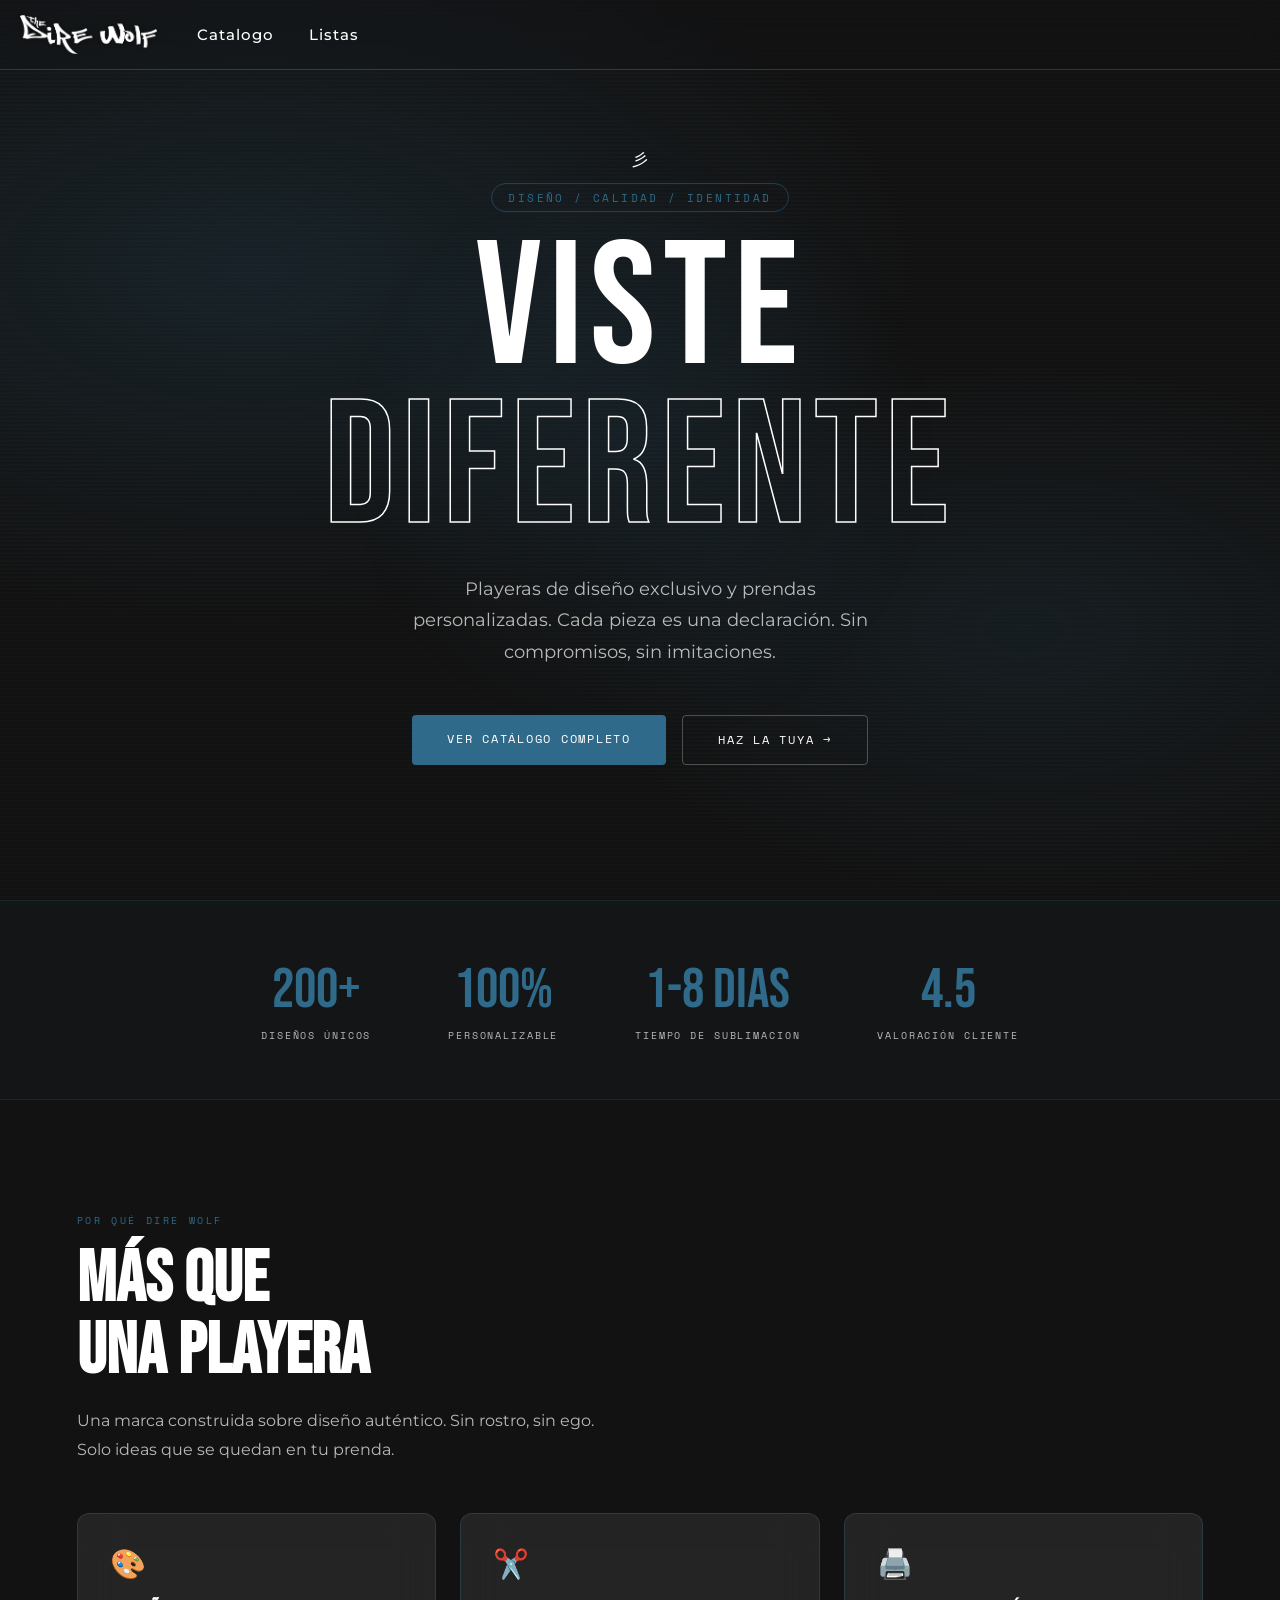
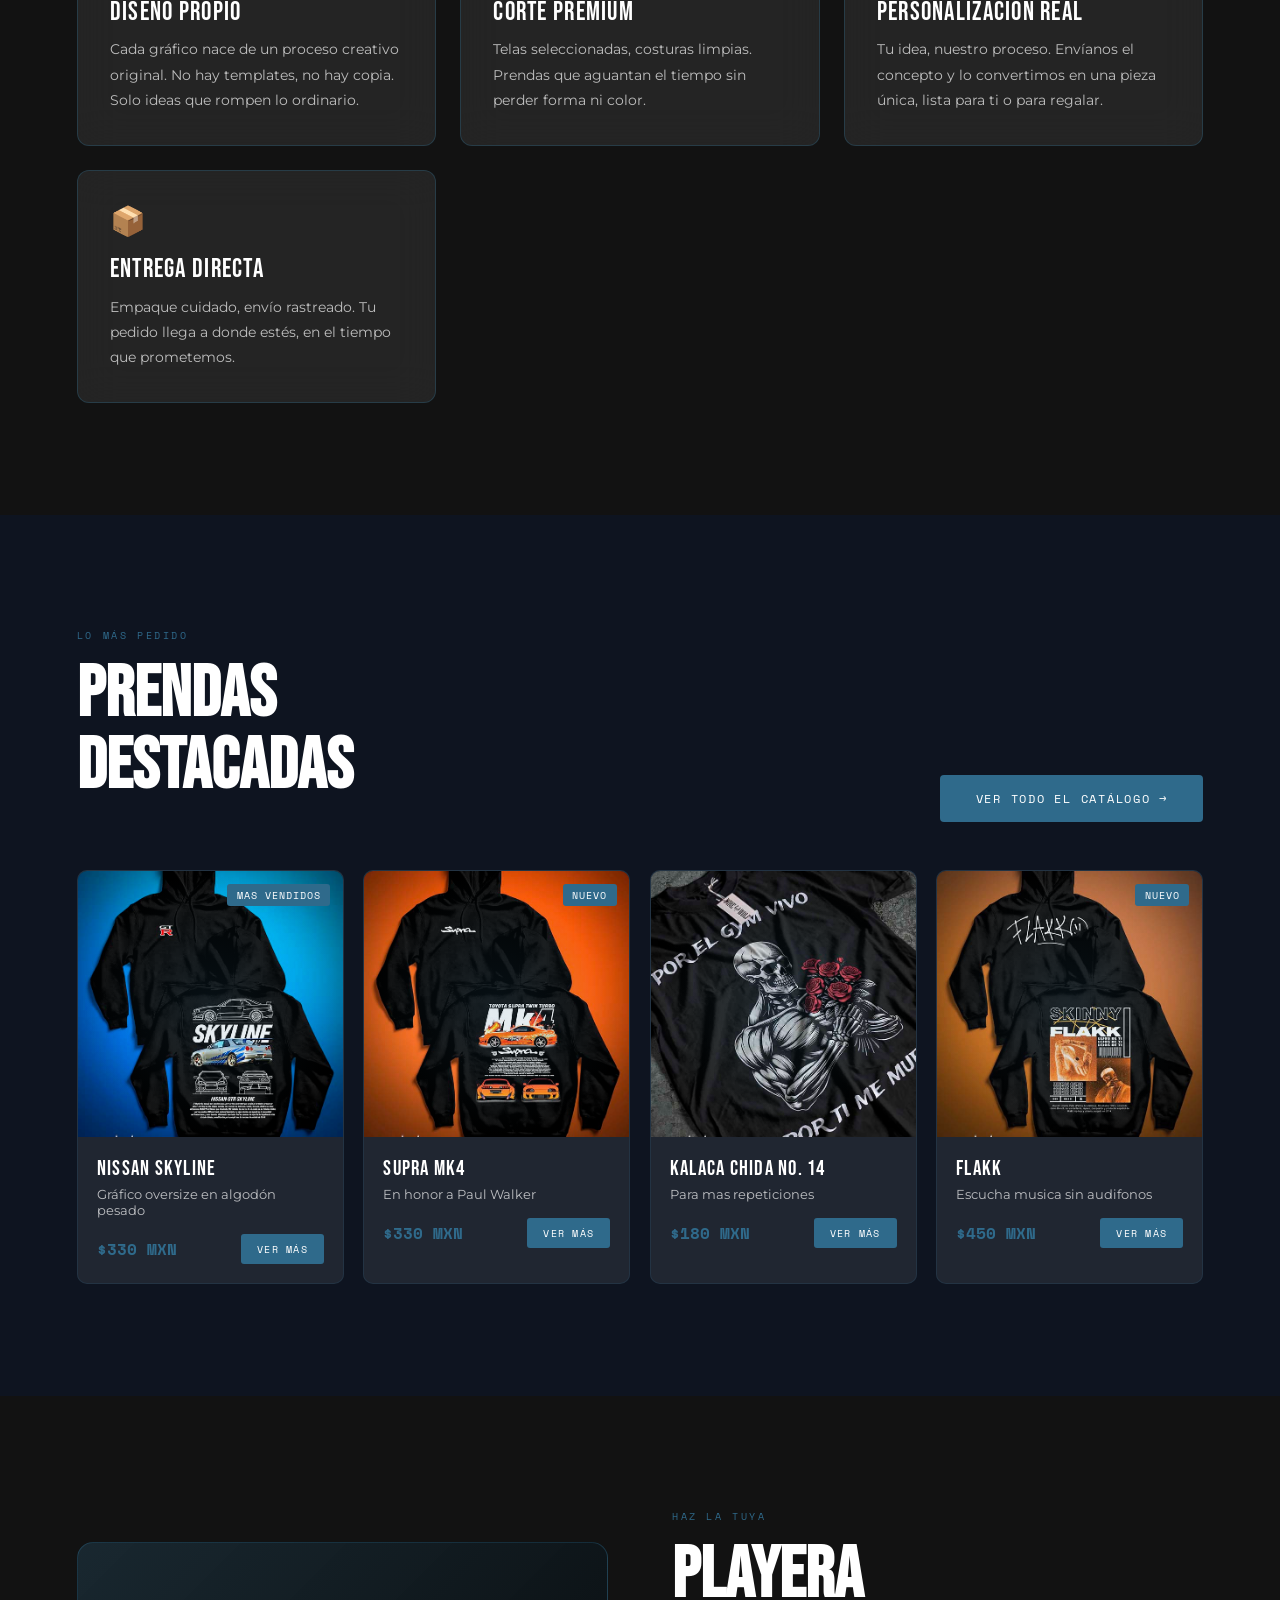
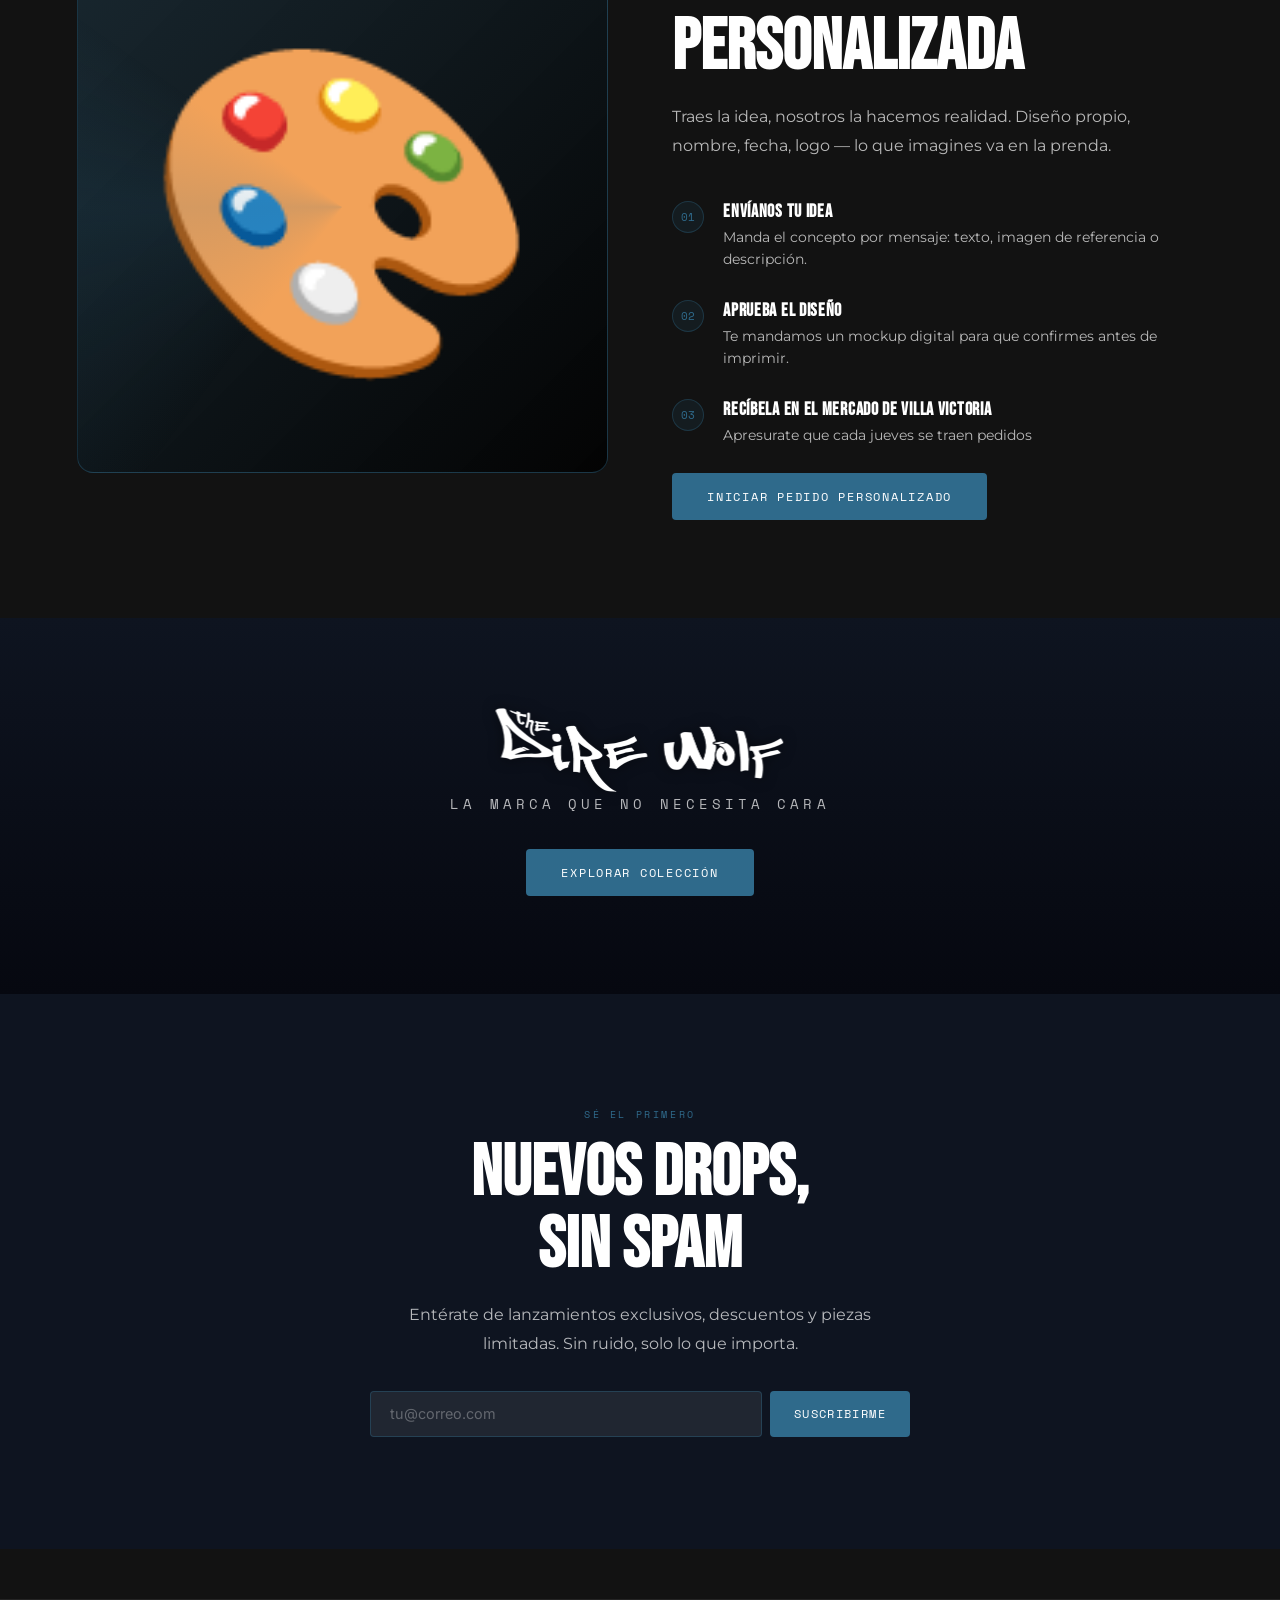
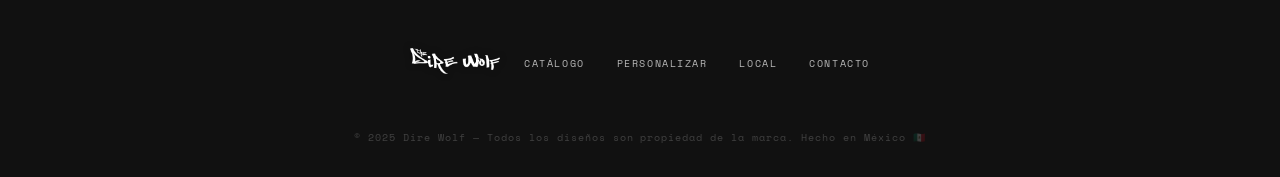
==== commit e291145f: "1.4" ====
--- a/index.html
+++ b/index.html
@@ -3,7 +3,8 @@
 <head>
   <meta charset="UTF-8" />
   <meta name="viewport" content="width=device-width, initial-scale=1.0" />
-  <title>VRTX — Playeras de Diseño</title>
+  <title>Dire Wolf - Inicio</title>
+  <link rel="icon" href="img/logo_lobo.png">
   <link rel="stylesheet" href="index.css" />
   <link rel="stylesheet" href="css.css" />
   <link href="https://fonts.googleapis.com/css2?family=Bebas+Neue&family=Inter:wght@300;400;600&family=Space+Mono:wght@400;700&display=swap" rel="stylesheet" />
@@ -16,6 +17,9 @@
 
   <!-- ── HERO ── -->
   <div class="hero">
+    <video autoplay loop muted playsinline class="video-fondo">
+        <source src="videos/loboo.mp4" type="video/mp4">
+    </video>
     <div class="hero-deco">彡</div>
     <div class="hero-badge">Diseño / Calidad / Identidad</div>
     <h1>VISTE<br><em>DIFERENTE</em></h1>
@@ -37,20 +41,20 @@
       <span class="stat-lbl">Personalizable</span>
     </div>
     <div class="stat-item reveal reveal-delay-2">
-      <span class="stat-num">48h</span>
-      <span class="stat-lbl">Tiempo de envío</span>
+      <span class="stat-num">1-8 dias</span>
+      <span class="stat-lbl">Tiempo de sublimacion</span>
     </div>
     <div class="stat-item reveal reveal-delay-3">
-      <span class="stat-num">5⭐</span>
+      <span class="stat-num">4.5</span>
       <span class="stat-lbl">Valoración cliente</span>
     </div>
   </div>
 
   <!-- ── PROPUESTA ── -->
   <section id="nosotros">
-    <div class="section-label">Por qué VRTX</div>
+    <div class="section-label">Por qué Dire Wolf</div>
     <h2 class="section-title reveal">Más que<br>una playera</h2>
-    <p class="section-desc reveal">Una marca construida sobre diseño auténtico. Sin rostro, sin ego. Solo ideas que se convierten en tela.</p>
+    <p class="section-desc reveal">Una marca construida sobre diseño auténtico. Sin rostro, sin ego. Solo ideas que se quedan en tu prenda.</p>
     <div class="cards-grid">
       <div class="glass-card reveal">
         <div class="card-icon">🎨</div>
@@ -87,56 +91,56 @@
     <div class="product-grid">
       <div class="product-card reveal">
         <div class="product-img">
-          👕
-          <span class="product-badge">Best seller</span>
-        </div>
-        <div class="product-info">
-          <div class="product-name">Urban Void</div>
+          <img src="img/carros/32.jpg" alt="">
+          <span class="product-badge">Mas vendidos</span>
+        </div>
+        <div class="product-info">
+          <div class="product-name">Nissan Skyline</div>
           <div class="product-desc">Gráfico oversize en algodón pesado</div>
           <div class="product-footer">
-            <span class="product-price">$380 MXN</span>
+            <span class="product-price">$330 MXN</span>
             <a href="catalogo.html" class="btn-sm">Ver más</a>
           </div>
         </div>
       </div>
       <div class="product-card reveal reveal-delay-1">
         <div class="product-img">
-          🖤
+          <img src="img/carros/31.jpg" alt="">
           <span class="product-badge">Nuevo</span>
         </div>
         <div class="product-info">
-          <div class="product-name">Signal Drop</div>
-          <div class="product-desc">Minimalismo técnico, edición limitada</div>
-          <div class="product-footer">
-            <span class="product-price">$420 MXN</span>
+          <div class="product-name">Supra MK4</div>
+          <div class="product-desc">En honor a Paul Walker</div>
+          <div class="product-footer">
+            <span class="product-price">$330 MXN</span>
             <a href="catalogo.html" class="btn-sm">Ver más</a>
           </div>
         </div>
       </div>
       <div class="product-card reveal reveal-delay-2">
         <div class="product-img">
-          🌑
-        </div>
-        <div class="product-info">
-          <div class="product-name">Phantom Tee</div>
-          <div class="product-desc">Serigrafía a mano, tono oscuro</div>
-          <div class="product-footer">
-            <span class="product-price">$350 MXN</span>
+        <img src="img/calakas/14.jpg" alt="">
+        </div>
+        <div class="product-info">
+          <div class="product-name">Kalaca Chida No. 14</div>
+          <div class="product-desc">Para mas repeticiones</div>
+          <div class="product-footer">
+            <span class="product-price">$180 MXN</span>
             <a href="catalogo.html" class="btn-sm">Ver más</a>
           </div>
         </div>
       </div>
       <div class="product-card reveal reveal-delay-3">
         <div class="product-img">
-          ✨
-          <span class="product-badge">Personalizable</span>
-        </div>
-        <div class="product-info">
-          <div class="product-name">Custom Drop</div>
-          <div class="product-desc">Tu diseño impreso en 48 horas</div>
-          <div class="product-footer">
-            <span class="product-price">Desde $450 MXN</span>
-            <a href="#personalizar" class="btn-sm">Pedir</a>
+          <img src="img/artistas/7.jpg" alt="">
+          <span class="product-badge">Nuevo</span>
+        </div>
+        <div class="product-info">
+          <div class="product-name">Flakk</div>
+          <div class="product-desc">Escucha musica sin audifonos</div>
+          <div class="product-footer">
+            <span class="product-price">$450 MXN</span>
+            <a href="catalogo.html" class="btn-sm">Ver más</a>
           </div>
         </div>
       </div>
@@ -169,8 +173,8 @@
           <div class="step reveal reveal-delay-2">
             <div class="step-num">03</div>
             <div class="step-text">
-              <h4>Recíbela en casa</h4>
-              <p>Producción y envío en 48–72 horas. Seguimiento incluido.</p>
+              <h4>Recíbela en el mercado de Villa Victoria</h4>
+              <p>Apresurate que cada jueves se traen pedidos</p>
             </div>
           </div>
         </div>
@@ -183,7 +187,7 @@
 
   <!-- ── BRAND MOMENT ── -->
   <section class="brand-section">
-    <div class="brand-big reveal">VRTX</div>
+    <img class="logo" src="img/logo-texto.png" alt="" >
     <p class="brand-tagline reveal">La marca que no necesita cara</p>
     <a href="#catalogo" class="btn-primary reveal">Explorar colección</a>
   </section>
@@ -203,14 +207,14 @@
 
   <!-- ── FOOTER ── -->
   <footer>
-    <div class="footer-logo">VRT<span>X</span></div>
+    <div class="footer-logo"><img class="logo" src="img/logo-texto.png" alt="" width="90px"></div>
     <ul class="footer-links">
       <li><a href="#catalogo">Catálogo</a></li>
       <li><a href="#personalizar">Personalizar</a></li>
-      <li><a href="#">Envíos</a></li>
+      <li><a href="#">Local</a></li>
       <li><a href="#">Contacto</a></li>
     </ul>
-    <p class="footer-copy">© 2025 VRTX — Todos los diseños son propiedad de la marca. Hecho en México 🇲🇽</p>
+    <p class="footer-copy">© 2025 Dire Wolf — Todos los diseños son propiedad de la marca. Hecho en México 🇲🇽</p>
   </footer>
 
   <!-- ── SCROLL REVEAL JS ── -->
--- a/index.css
+++ b/index.css
@@ -139,6 +139,18 @@
      overflow: hidden;
  }
 
+ .hero .video-fondo {
+    position: absolute;
+    top: 50%;
+    left: 50%;
+    width: 100%;
+    height: 100%;
+    object-fit: cover; /* Recorta y ajusta el video perfectamente */
+    transform: translate(-50%, -50%);
+    z-index: 0; /* Capa inferior */
+    mix-blend-mode: screen; 
+}
+
  .hero-badge {
      font-family: var(--font-mono);
      font-size: 0.68rem;
@@ -151,6 +163,7 @@
      opacity: 0;
      transform: translateY(20px);
      animation: fadeUp 0.7s 0.2s forwards;
+     margin-bottom: -100px;
  }
 
  .hero h1 {
@@ -507,7 +520,7 @@
      display: flex;
      align-items: center;
      justify-content: center;
-     font-size: 8rem;
+     font-size: 20rem;
      overflow: hidden;
  }
 
@@ -564,6 +577,10 @@
  .brand-section {
      text-align: center;
      background: linear-gradient(to bottom, var(--black-mid), var(--black));
+ }
+
+ .brand-section .logo{
+    scale: 2.1;
  }
 
  .brand-big {
--- a/css.css
+++ b/css.css
@@ -87,8 +87,8 @@
   height: 70px;
   box-sizing: border-box;
   backdrop-filter: blur(15px);
-  -webkit-backdrop-filter: blur(15px);
-  background-color: rgba(18, 18, 18, 0.7);
+  -webkit-backdrop-filter: blur(20px);
+  background-color: rgba(13, 36, 66, 0.01);
   border-bottom: 1px solid var(--border-light);
   position: fixed;
   z-index: 10;
@@ -511,17 +511,11 @@
   
   /* Ajuste de tamaño de letra y espaciado */
   nav div ol h2 a {
-    font-size: 30px;
+    font-size: 20px;
     padding: 10px 8px;
     white-space: nowrap;
   }
-  
-.nav2 {
-    animation: bounceInUp 1.5s ease-out forwards;
-    justify-content: center; /* Centra el contenido en móvil */
-    border: 1px solid #ff0000;
-    display: grid;
-  }
+
 
   .logo {
     display: block; /* Forzamos visibilidad */
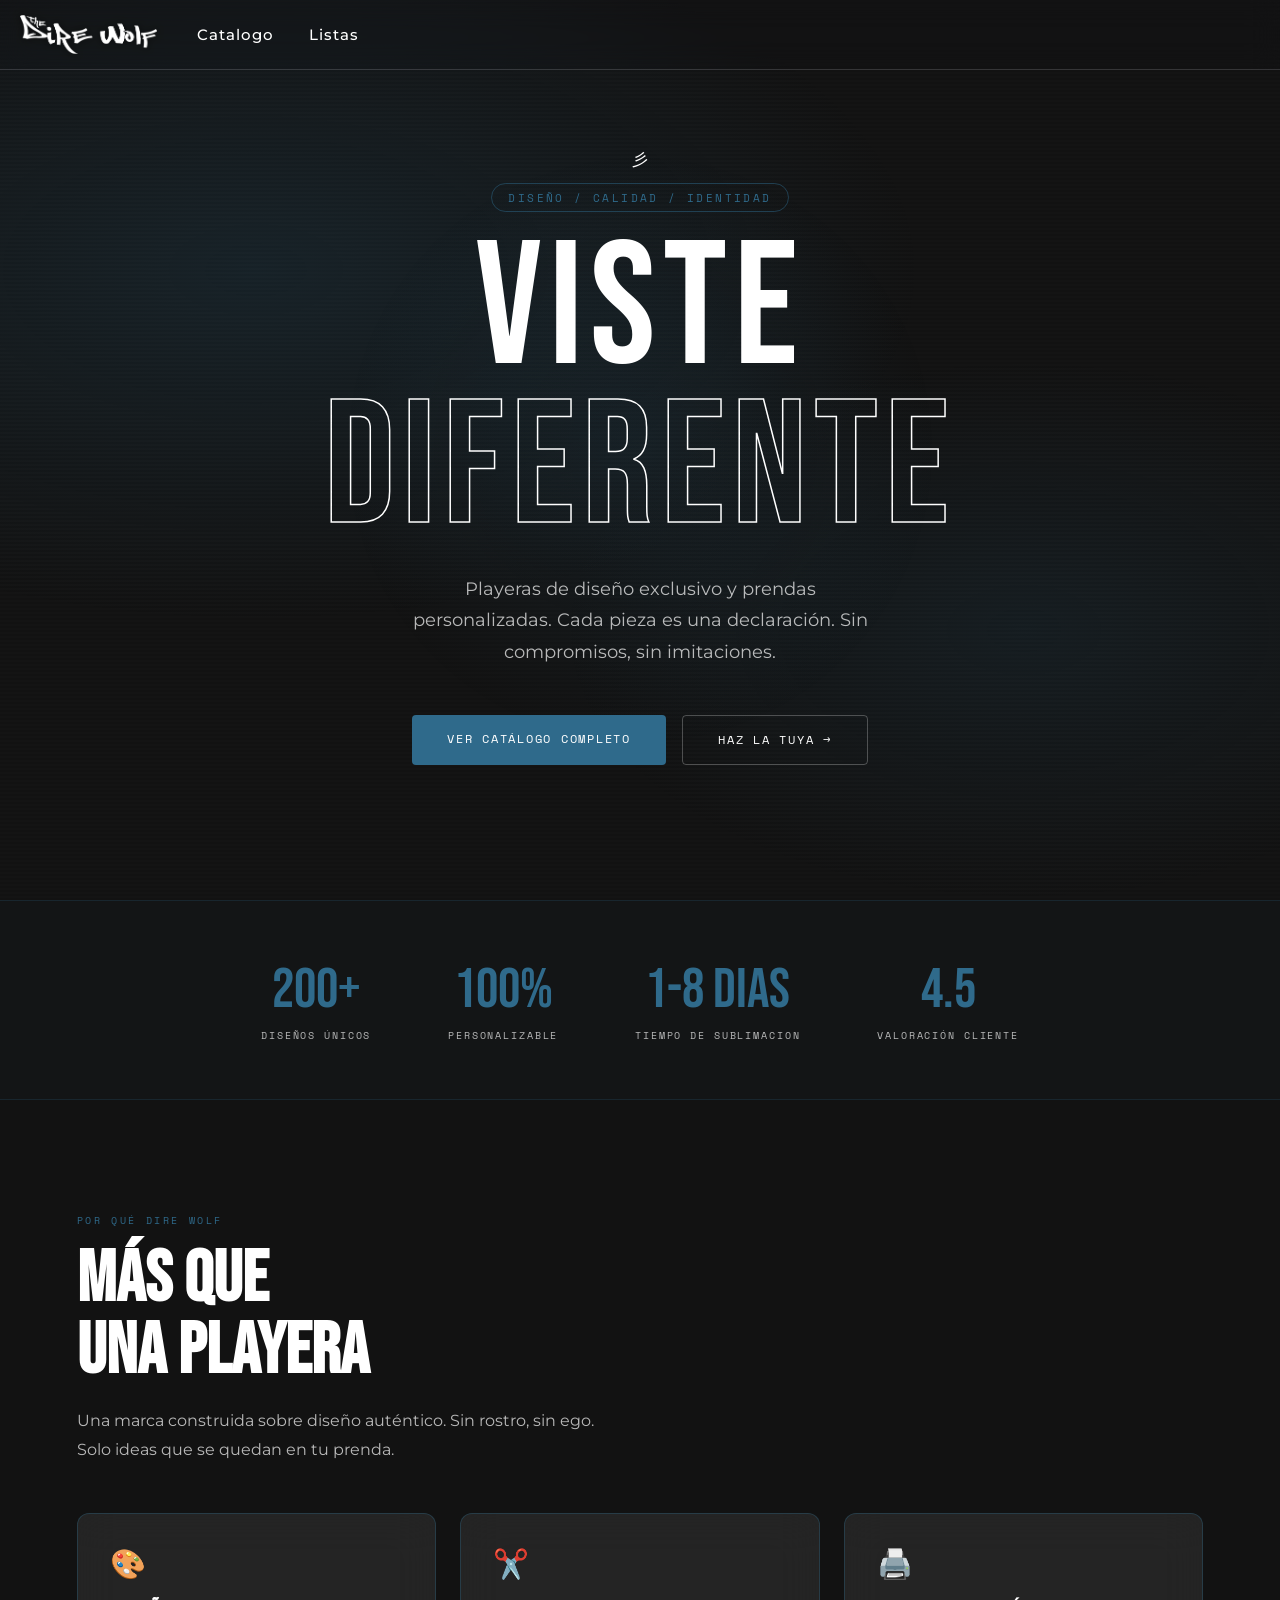
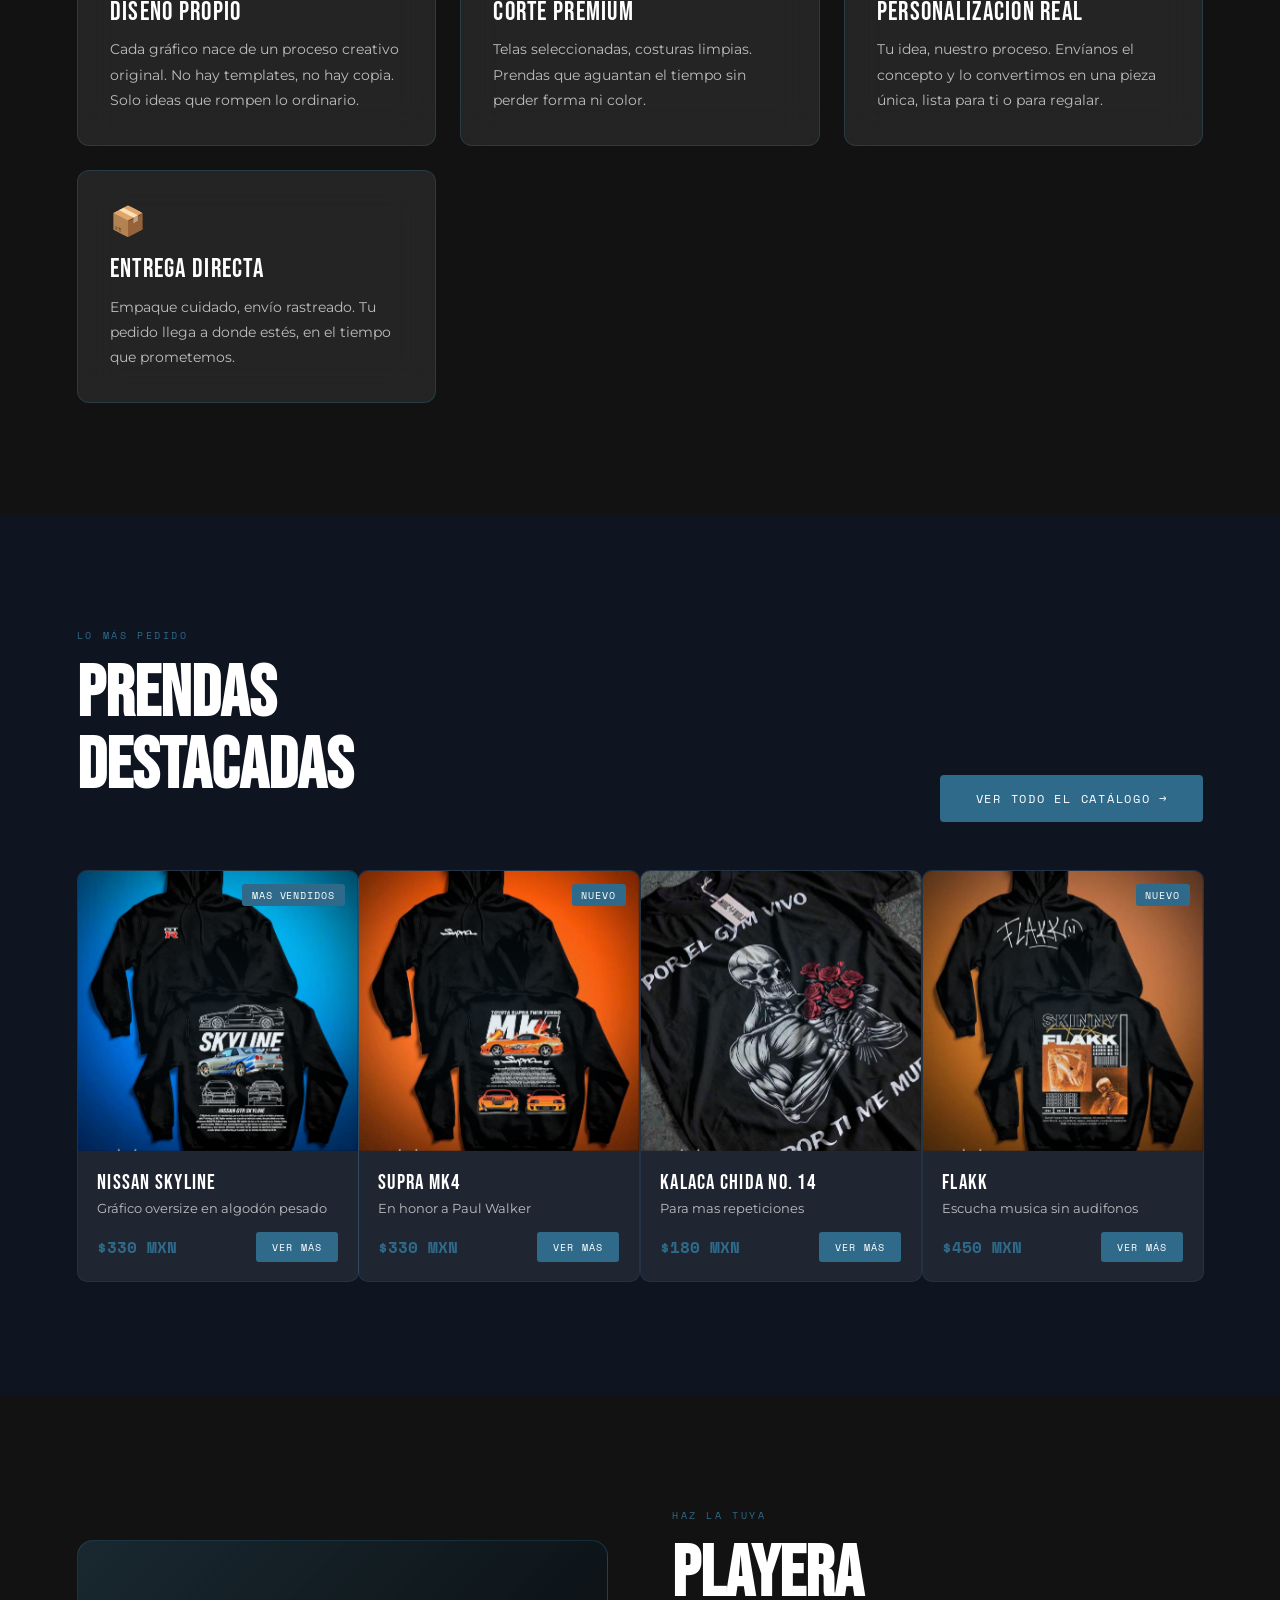
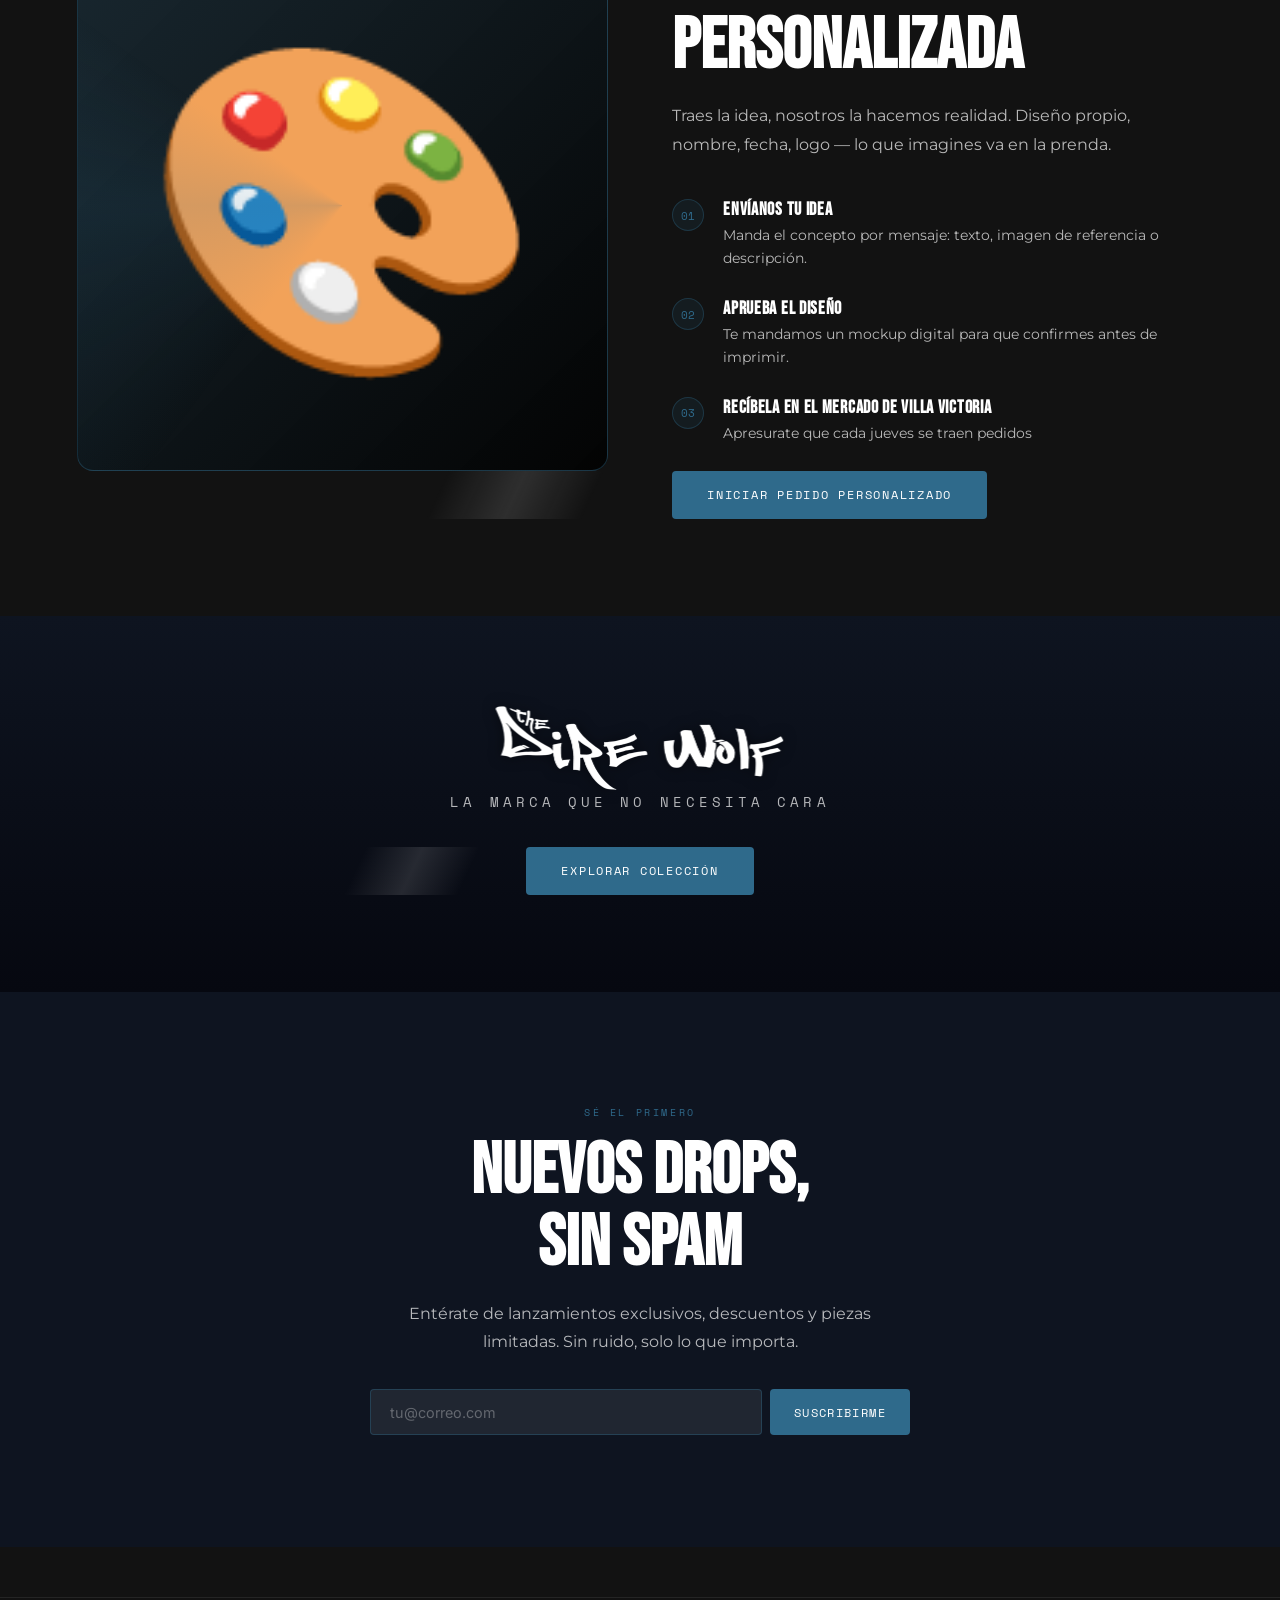
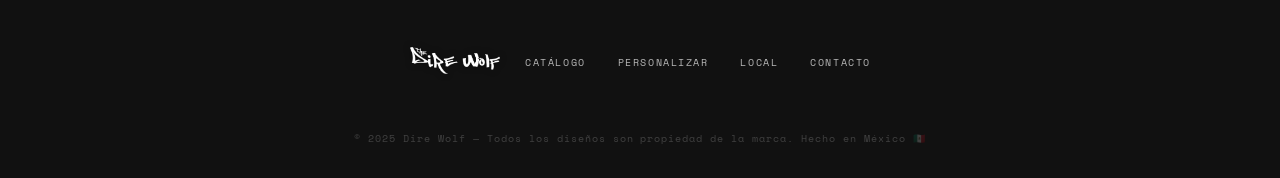
==== commit 43af6a25: "1.4" ====
--- a/index.html
+++ b/index.html
@@ -1,13 +1,12 @@
 <!DOCTYPE html>
 <html lang="es">
 <head>
-  <meta charset="UTF-8" />
-  <meta name="viewport" content="width=device-width, initial-scale=1.0" />
-  <title>Dire Wolf - Inicio</title>
-  <link rel="icon" href="img/logo_lobo.png">
-  <link rel="stylesheet" href="index.css" />
-  <link rel="stylesheet" href="css.css" />
-  <link href="https://fonts.googleapis.com/css2?family=Bebas+Neue&family=Inter:wght@300;400;600&family=Space+Mono:wght@400;700&display=swap" rel="stylesheet" />
+    <meta charset="UTF-8">
+    <title>Dire Wolf | Inicio</title>
+    <link rel="icon" href="img/logo_lobo.png">
+    <link rel="stylesheet" href="index.css" />
+    <link rel="stylesheet" href="css.css" />
+    <link href="https://fonts.googleapis.com/css2?family=Bebas+Neue&family=Inter:wght@300;400;600&family=Space+Mono:wght@400;700&display=swap" rel="stylesheet" />
 </head>
 
 <body>
@@ -187,7 +186,7 @@
 
   <!-- ── BRAND MOMENT ── -->
   <section class="brand-section">
-    <img class="logo" src="img/logo-texto.png" alt="" >
+    <img class="logo" src="img/logo-texto.png" alt="Logo de Dire Wolf">
     <p class="brand-tagline reveal">La marca que no necesita cara</p>
     <a href="#catalogo" class="btn-primary reveal">Explorar colección</a>
   </section>
@@ -206,16 +205,7 @@
   </section>
 
   <!-- ── FOOTER ── -->
-  <footer>
-    <div class="footer-logo"><img class="logo" src="img/logo-texto.png" alt="" width="90px"></div>
-    <ul class="footer-links">
-      <li><a href="#catalogo">Catálogo</a></li>
-      <li><a href="#personalizar">Personalizar</a></li>
-      <li><a href="#">Local</a></li>
-      <li><a href="#">Contacto</a></li>
-    </ul>
-    <p class="footer-copy">© 2025 Dire Wolf — Todos los diseños son propiedad de la marca. Hecho en México 🇲🇽</p>
-  </footer>
+  <footer id="footer"></footer>
 
   <!-- ── SCROLL REVEAL JS ── -->
   <script>
--- a/index.css
+++ b/index.css
@@ -387,6 +387,7 @@
  /* ── PRODUCTO FEATURED ────────────────────────────────────── */
  .products-section {
      background: var(--black-mid);
+     transition: 0.7s;
  }
 
  .products-header {
@@ -401,22 +402,32 @@
  .product-grid {
      display: grid;
      grid-template-columns: repeat(auto-fit, minmax(240px, 1fr));
-     gap: 1.2rem;
- }
-
- .product-card {
-     border-radius: 10px;
-     overflow: hidden;
-     background: var(--white-faint);
-     border: 1px solid rgba(47, 106, 139, 0.2);
-     transition: border-color 0.3s, transform 0.3s;
-     cursor: pointer;
- }
-
- .product-card:hover {
-     border-color: rgba(47, 106, 139, 0.7);
-     transform: translateY(-4px);
- }
+ }
+
+  .product-card {
+      border-radius: 10px;
+      overflow: hidden;
+      background: var(--white-faint);
+      border: 1px solid rgba(47, 106, 139, 0.2);
+      transition: all 0.45s cubic-bezier(0.2, 0.8, 0.2, 1);
+      cursor: pointer;
+      position: relative;
+      will-change: transform, filter;
+  }
+
+  /* Efecto de enfoque: Grid contenedor para suavizar el contexto */
+  .product-grid:hover .product-card:not(:hover) {
+      filter: brightness(0.6) blur(3px) grayscale(0.2);
+      opacity: 0.8;
+  }
+
+  .product-card:hover {
+      border-color: var(--blue);
+      transform: scale(1.1) !important;
+      z-index: 10;
+      filter: brightness(1.1) blur(0px);
+      box-shadow: 0 20px 40px rgba(0, 0, 0, 0.4);
+  }
 
  .product-img {
      width: 100%;
@@ -785,7 +796,90 @@
      transition-delay: 0.46s;
  }
 
- /* ── MOBILE ───────────────────────────────────────────────── */
+  /* ── HOVER ENHANCEMENTS ─────────────────────────────────────── */
+  .nav-links a {
+    position: relative;
+  }
+  .nav-links a::after {
+    content: '';
+    position: absolute;
+    bottom: -4px;
+    left: 0;
+    width: 0;
+    height: 1px;
+    background: var(--blue);
+    transition: width 0.3s ease;
+  }
+  .nav-links a:hover::after { width: 100%; }
+
+  .btn-primary, .btn-ghost, .btn-sm, .email-row button {
+    position: relative;
+    overflow: hidden;
+    isolation: isolate;
+  }
+  .btn-primary::after, .btn-ghost::after, .btn-sm::after, .email-row button::after {
+    content: '';
+    position: absolute;
+    top: 0;
+    left: -75%;
+    width: 50%;
+    height: 100%;
+    background: linear-gradient(90deg, transparent, rgba(255,255,255,0.12), transparent);
+    transform: skewX(-25deg);
+    transition: left 0.6s ease;
+    pointer-events: none;
+  }
+  .btn-primary:hover::after, .btn-ghost:hover::after, .btn-sm:hover::after, .email-row button:hover::after {
+    left: 125%;
+  }
+
+  .product-img img {
+    width: 100%;
+    height: 100%;
+    object-fit: cover;
+    transition: transform 0.5s ease;
+    will-change: transform;
+    flex-shrink: 0;
+  }
+  .product-card:hover .product-img img {
+    transform: scale(1.08);
+  }
+
+  .glass-card:hover .card-icon {
+    animation: iconBounce 0.5s cubic-bezier(0.34, 1.56, 0.64, 1);
+  }
+
+  .step-num {
+    transition: all 0.3s ease;
+  }
+  .step:hover .step-num {
+    background: rgba(47, 106, 139, 0.35);
+    border-color: var(--blue);
+    transform: scale(1.1);
+  }
+
+  .footer-links a {
+    position: relative;
+  }
+  .footer-links a::after {
+    content: '';
+    position: absolute;
+    bottom: -2px;
+    left: 0;
+    width: 0;
+    height: 1px;
+    background: var(--blue);
+    transition: width 0.3s ease;
+  }
+  .footer-links a:hover::after { width: 100%; }
+
+  @keyframes iconBounce {
+    0%, 100% { transform: translateY(0); }
+    30% { transform: translateY(-8px); }
+    60% { transform: translateY(-4px); }
+  }
+
+  /* ── MOBILE ───────────────────────────────────────────────── */
  @media (max-width: 640px) {
      .nav-links {
          display: none;
--- a/css.css
+++ b/css.css
@@ -68,6 +68,10 @@
   filter: brightness(0) invert(1) drop-shadow(0px 0px 3px rgba(0, 0, 0, 0.5)) !important;
 }
 
+.logo-footer{
+  margin: 1px;
+}
+
 ol {
   display: flex;
   justify-content: center;
@@ -230,6 +234,7 @@
   grid-template-columns: repeat(auto-fit, minmax(280px, 1fr));
   gap: 30px;
   padding: 0 20px 80px 20px;
+  margin-top: 20px;
 }
 
 .flex-colum {
@@ -517,14 +522,6 @@
   }
 
 
-  .logo {
-    display: block; /* Forzamos visibilidad */
-    order: 2; /* Mueve el logo a la derecha del bloque de enlaces */
-    margin-left: 15px; /* Separación de los botones */
-    max-height: 30px;
-    animation: none; /* Quitamos la animación pesada en móvil para estabilidad */
-  }
-
   .container-father {
     padding: 0 15px 100px 15px;
     margin-top: 0;
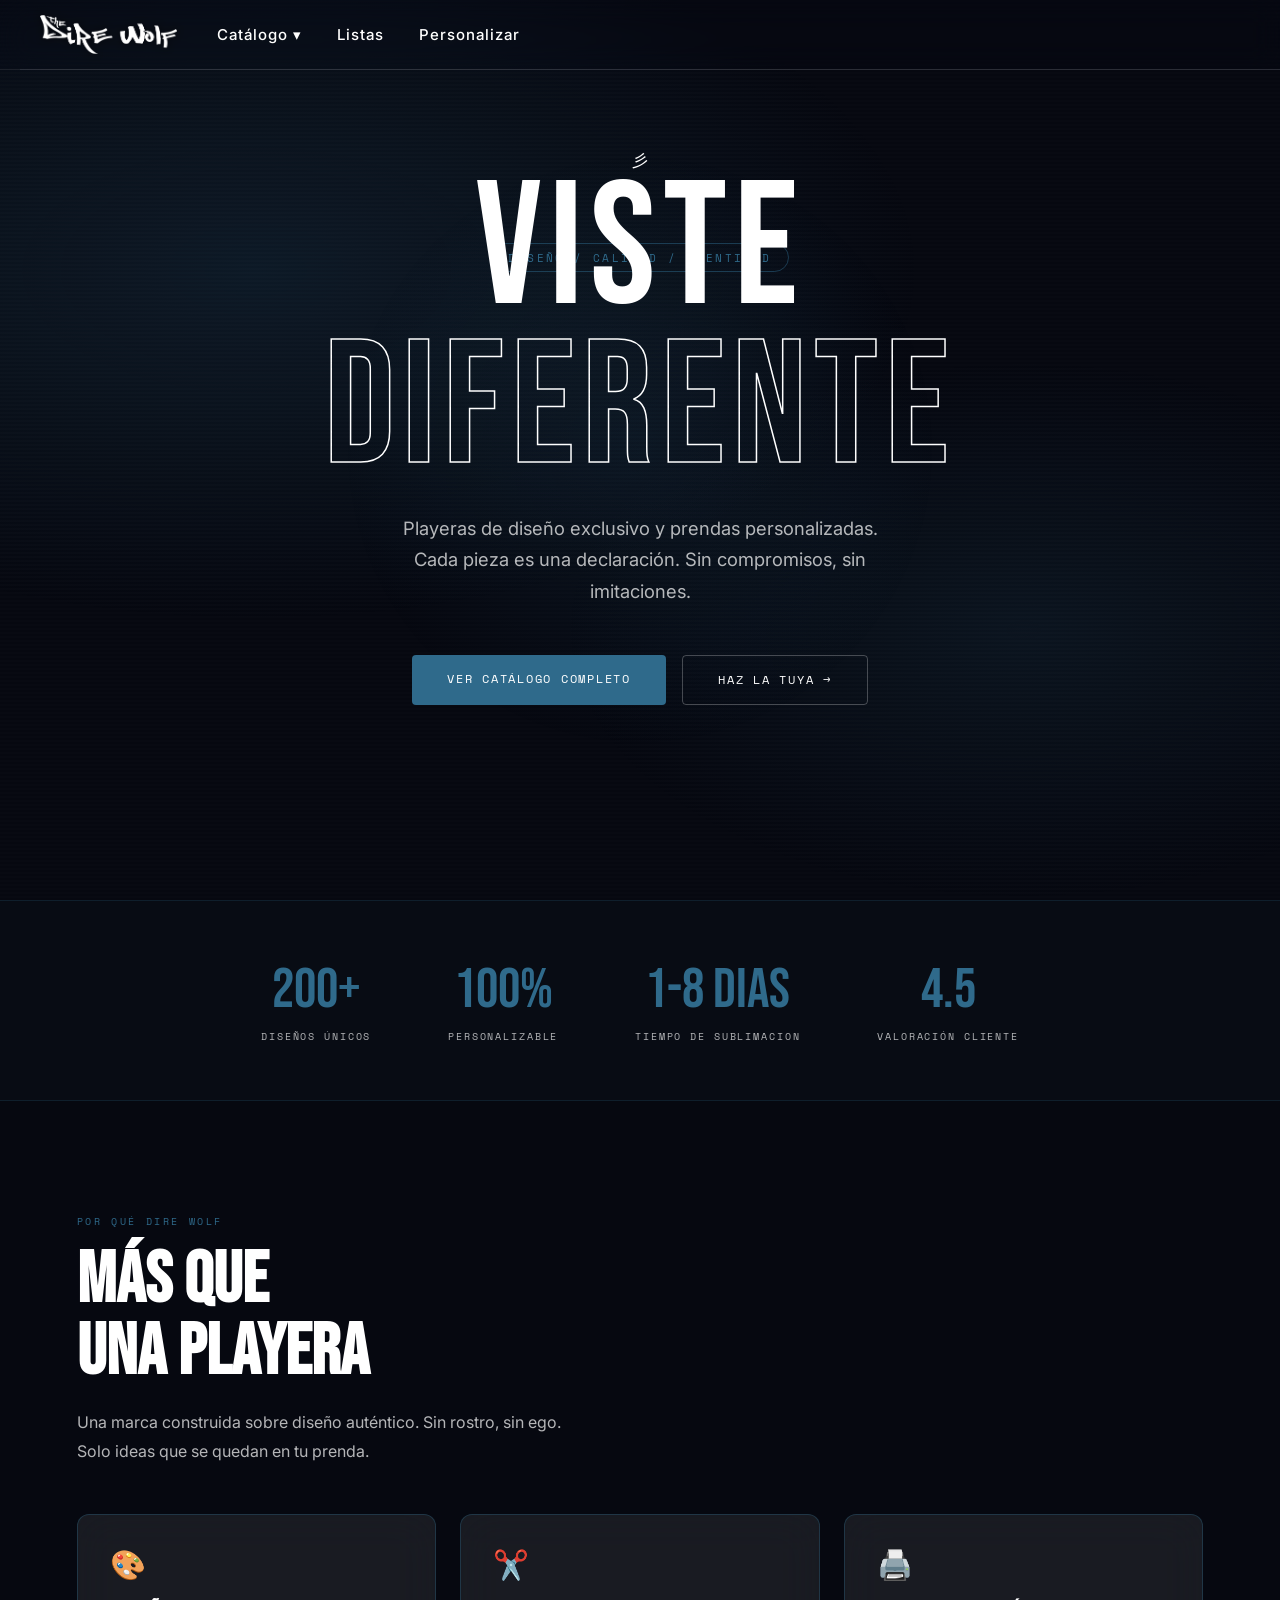
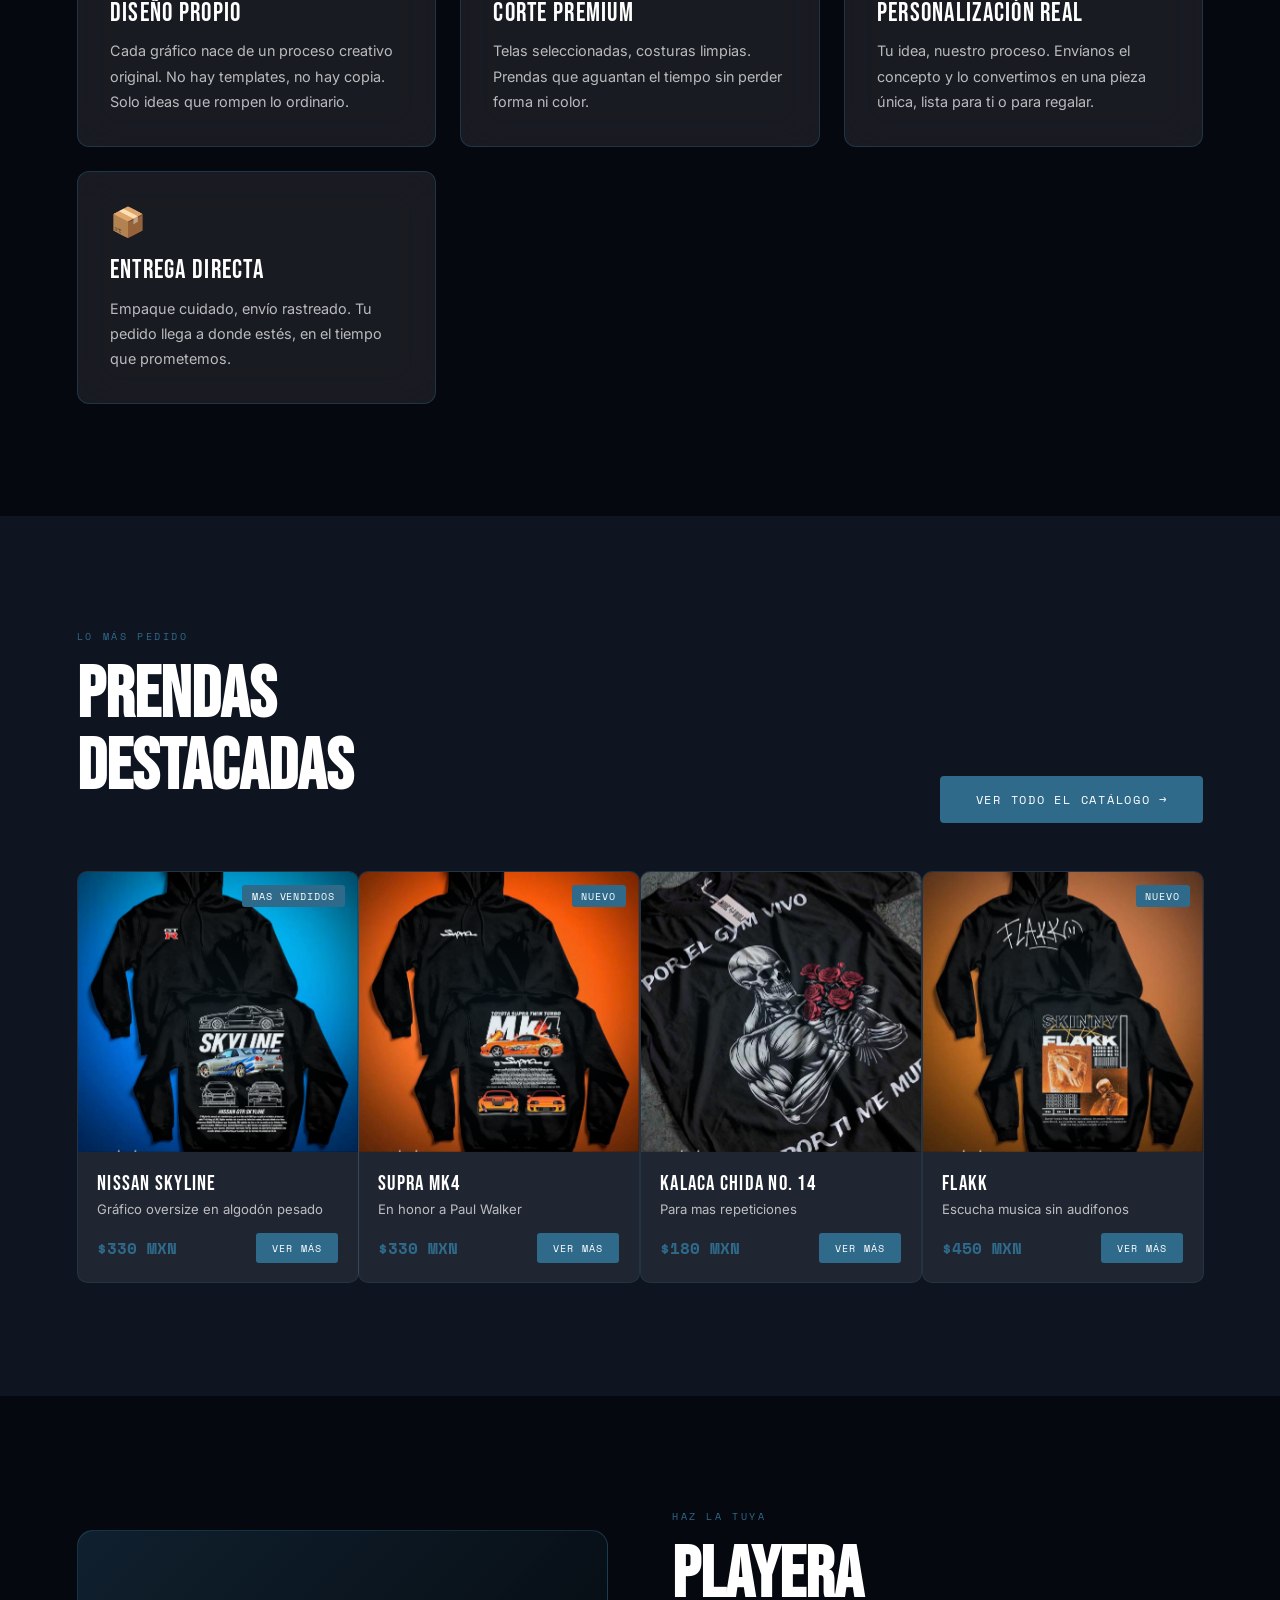
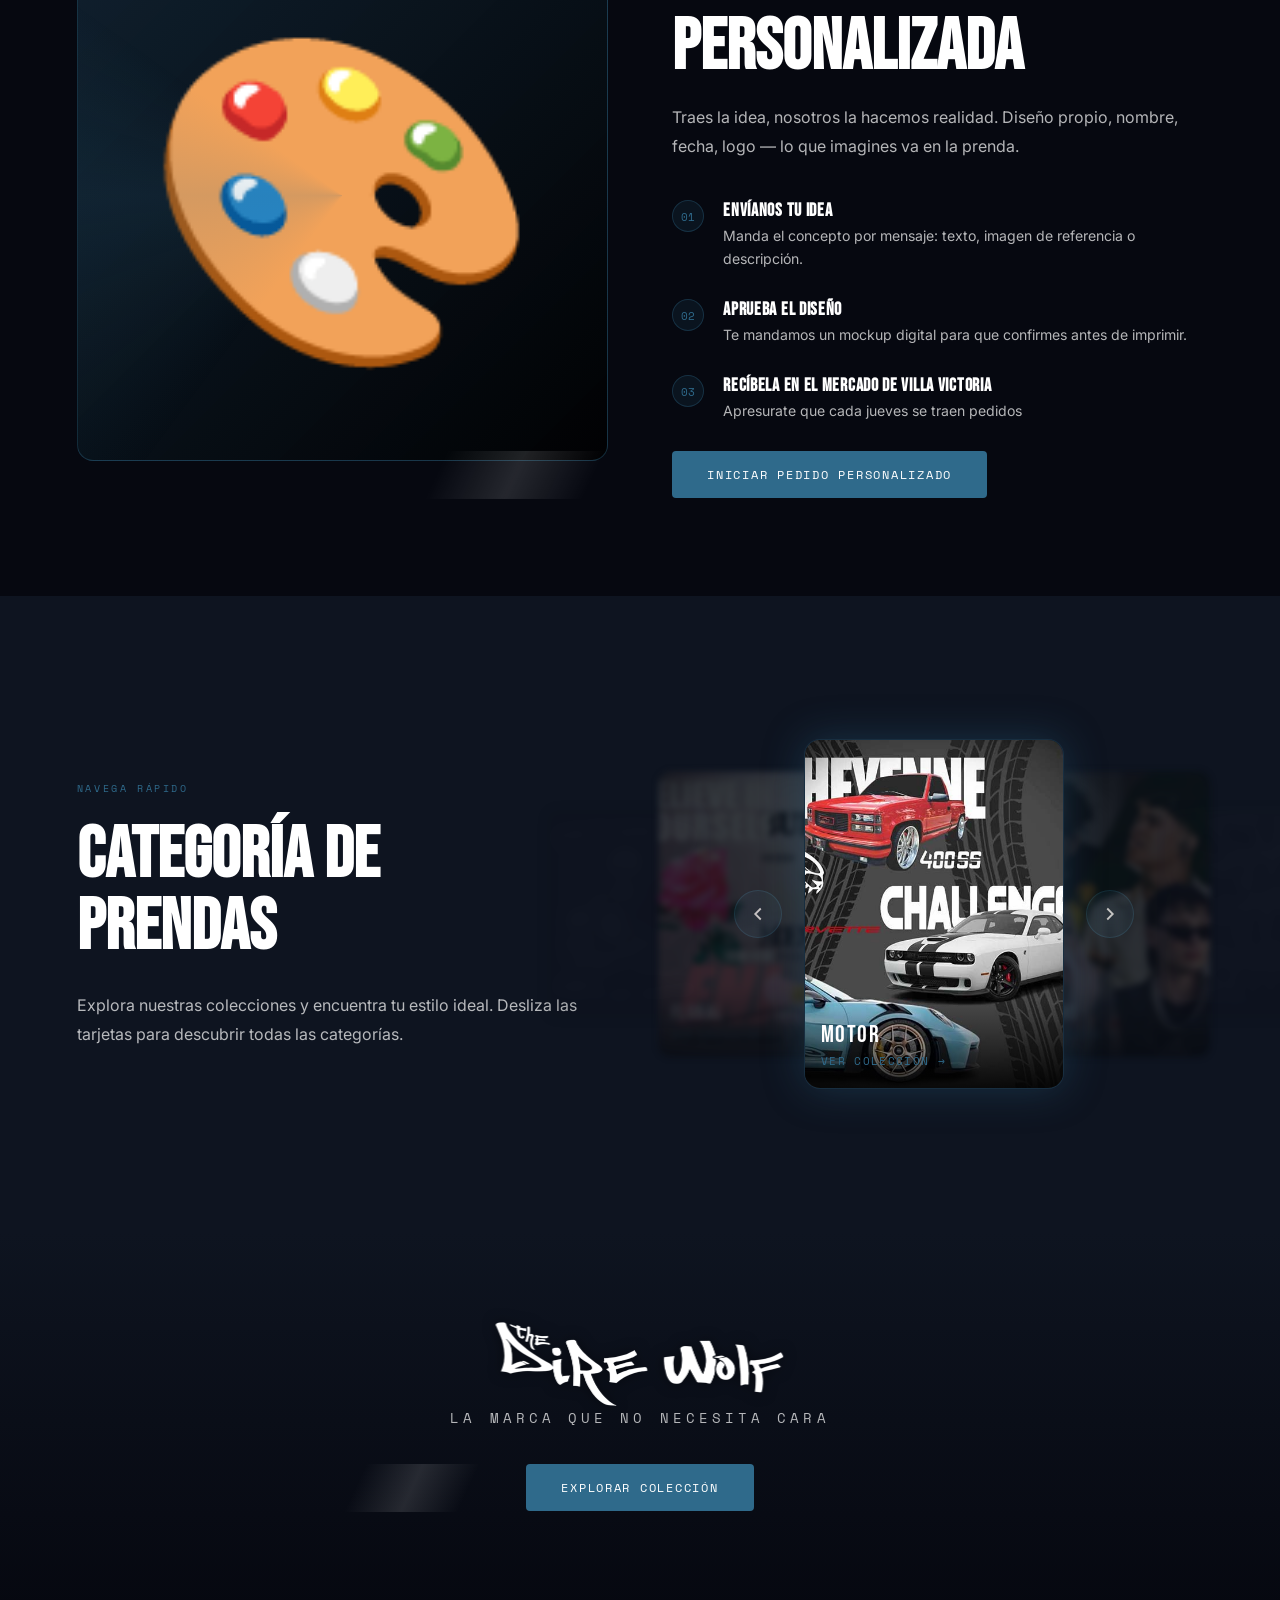
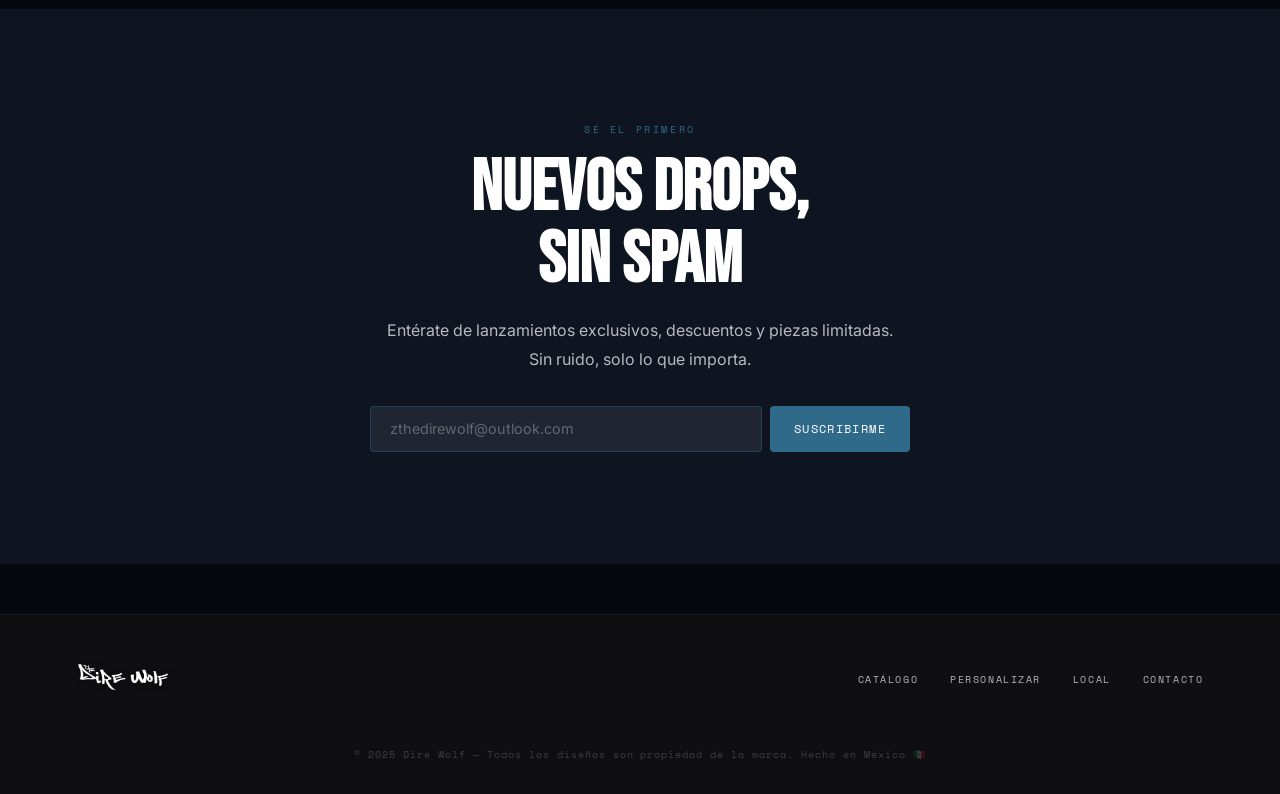
==== commit 90c16117: "Aumento de Animaciones" ====
--- a/index.html
+++ b/index.html
@@ -4,7 +4,6 @@
     <meta charset="UTF-8">
     <title>Dire Wolf | Inicio</title>
     <link rel="icon" href="img/logo_lobo.png">
-    <link rel="stylesheet" href="index.css" />
     <link rel="stylesheet" href="css.css" />
     <link href="https://fonts.googleapis.com/css2?family=Bebas+Neue&family=Inter:wght@300;400;600&family=Space+Mono:wght@400;700&display=swap" rel="stylesheet" />
 </head>
@@ -184,6 +183,27 @@
     </div>
   </section>
 
+  <section id="seleccionar-categoria" class="seleccionar-categoria">
+    <div class="categoria-layout">
+      <div class="categoria-texto">
+        <div class="section-label reveal">Navega rápido</div>
+        <h2 class="section-title reveal">Categoría de<br>Prendas</h2>
+        <p class="section-desc reveal">Explora nuestras colecciones y encuentra tu estilo ideal. Desliza las tarjetas para descubrir todas las categorías.</p>
+      </div>
+      <div class="categoria-carrusel reveal">
+        <button class="carrusel-btn carrusel-btn--left" id="carruselPrev" aria-label="Anterior">
+          <svg width="24" height="24" viewBox="0 0 24 24" fill="none" stroke="currentColor" stroke-width="2"><polyline points="15 18 9 12 15 6"/></svg>
+        </button>
+        <div class="carrusel-viewport">
+          <div class="carrusel-track" id="carruselTrack"></div>
+        </div>
+        <button class="carrusel-btn carrusel-btn--right" id="carruselNext" aria-label="Siguiente">
+          <svg width="24" height="24" viewBox="0 0 24 24" fill="none" stroke="currentColor" stroke-width="2"><polyline points="9 18 15 12 9 6"/></svg>
+        </button>
+      </div>
+    </div>
+  </section>
+
   <!-- ── BRAND MOMENT ── -->
   <section class="brand-section">
     <img class="logo" src="img/logo-texto.png" alt="Logo de Dire Wolf">
@@ -198,7 +218,7 @@
       <h2 class="section-title reveal">Nuevos drops,<br>sin spam</h2>
       <p class="section-desc reveal" style="margin: 0 auto;">Entérate de lanzamientos exclusivos, descuentos y piezas limitadas. Sin ruido, solo lo que importa.</p>
       <div class="email-row reveal">
-        <input type="email" placeholder="tu@correo.com" />
+        <input type="email" placeholder="zthedirewolf@outlook.com" />
         <button type="button">Suscribirme</button>
       </div>
     </div>
@@ -207,20 +227,6 @@
   <!-- ── FOOTER ── -->
   <footer id="footer"></footer>
 
-  <!-- ── SCROLL REVEAL JS ── -->
-  <script>
-    const revealEls = document.querySelectorAll('.reveal');
-    const observer = new IntersectionObserver((entries) => {
-      entries.forEach(e => {
-        if (e.isIntersecting) {
-          e.target.classList.add('visible');
-          observer.unobserve(e.target);
-        }
-      });
-    }, { threshold: 0.12, rootMargin: '0px 0px -40px 0px' });
-    revealEls.forEach(el => observer.observe(el));
-  </script>
-
   <script src="jsjs.js"></script>
 
 </body>
--- a/css.css
+++ b/css.css
@@ -1,85 +1,92 @@
-/** FONTS--------------------- */
+/* ── 1. IMPORTS & FONTS ──────────────────────────────────── */
 @import url('https://fonts.googleapis.com/css2?family=Montserrat:wght@300;400;500;600;700&display=swap');
 @import 'animate.css-main/animate.min.css';
 
+/* ── 2. TOKENS / VARIABLES ───────────────────────────────── */
 :root {
-  /* Variables para Automatización y Tematización */
+  /* Brand */
+  --blue: #2f6a8b;
+  --blue-glass: rgba(47, 106, 139, 0.55);
+  --blue-glow: rgba(47, 106, 139, 0.25);
+  --black: #060810;
+  --black-mid: #0e1420;
+  --white: #ffffff;
+  --white-dim: rgba(255, 255, 255, 0.7);
+  --white-faint: rgba(255, 255, 255, 0.08);
+  /* Backgrounds */
   --bg-primary: #121212;
   --bg-secondary: rgba(255, 255, 255, 0.03);
   --text-primary: #ffffff;
   --text-secondary: #a0a0a0;
+  /* Borders */
   --border-light: rgba(255, 255, 255, 0.08);
   --border-hover: rgba(255, 255, 255, 0.2);
   --border-radius-sm: 8px;
   --border-radius-md: 16px;
   --border-radius-lg: 24px;
+  /* Transitions */
   --transition-fast: 0.3s ease;
   --transition-smooth: 0.5s cubic-bezier(0.25, 1, 0.5, 1);
+  /* Shadows */
   --shadow-elegant: 0 15px 35px rgba(0, 0, 0, 0.4);
-  --font-main: 'Montserrat', sans-serif;
-}
-
-/*TODO PREDEFINIDOS -----------------------------------------------------------------------------------------------------------------**/
-body {
-  font-family: var(--font-main);
+  /* Fonts */
+  --font-display: 'Bebas Neue', sans-serif;
+  --font-body: 'Inter', sans-serif;
+  --font-mono: 'Space Mono', monospace;
+  --font-main: 'Inter', sans-serif;
+}
+
+/* ── 3. RESET & GLOBAL ───────────────────────────────────── */
+*,
+*::before,
+*::after {
+  box-sizing: border-box;
   margin: 0;
   padding: 0;
-  background-color: var(--bg-primary);
-  background-attachment: fixed;
-  display: grid;
-  min-height: 100dvh;
-  grid-template-rows: auto 1fr auto; /* Deja siempre abajo el footer */
-  color: var(--text-primary);
-  overflow-x: hidden; /* Evita que las animaciones rompan el ancho de página */
-}
-
-/* ── FONDO ANIMADO ────────────────────────────────────────── */
- body::before {
-     content: '';
-     position: fixed;
-     inset: 0;
-     background:
-         radial-gradient(ellipse 80% 60% at 20% 30%, rgba(47, 106, 139, 0.18) 0%, transparent 65%),
-         radial-gradient(ellipse 60% 50% at 80% 70%, rgba(47, 106, 139, 0.12) 0%, transparent 60%),
-         repeating-linear-gradient(0deg,
-             transparent,
-             transparent 2px,
-             rgba(255, 255, 255, 0.012) 2px,
-             rgba(255, 255, 255, 0.012) 4px);
-     pointer-events: none;
-     z-index: 0;
- }
-
-.item-center-x {
-  display: grid;
-  justify-content: center;  
-}
-
-* nav, b, ol, li, h2, div { 
-  box-sizing: border-box;
-}
-
-/*! NAV -----------------------------------------------------------------------------------------------------------*/
-.logo {
-  animation: headShake 2s; 
-  max-height: 40px;
-  cursor: pointer;
-  margin: auto;
-  filter: brightness(0) invert(1) drop-shadow(0px 0px 3px rgba(0, 0, 0, 0.5)) !important;
-}
-
-.logo-footer{
-  margin: 1px;
-}
-
-ol {
-  display: flex;
-  justify-content: center;
-  align-items: center;
+}
+
+html {
+  scroll-behavior: smooth;
+}
+
+body {
+  font-family: var(--font-body);
+  background: var(--black);
+  color: var(--white);
+  overflow-x: hidden;
   margin: 0;
   padding: 0;
-}
-
+  background-attachment: fixed;
+}
+
+a {
+  text-decoration: none;
+  color: inherit;
+}
+
+img {
+  max-width: 100%;
+  display: block;
+}
+
+/* ── 4. FONDO ANIMADO ────────────────────────────────────── */
+body::before {
+  content: '';
+  position: fixed;
+  inset: 0;
+  background:
+    radial-gradient(ellipse 80% 60% at 20% 30%, rgba(47, 106, 139, 0.18) 0%, transparent 65%),
+    radial-gradient(ellipse 60% 50% at 80% 70%, rgba(47, 106, 139, 0.12) 0%, transparent 60%),
+    repeating-linear-gradient(0deg,
+      transparent,
+      transparent 2px,
+      rgba(255, 255, 255, 0.012) 2px,
+      rgba(255, 255, 255, 0.012) 4px);
+  pointer-events: none;
+  z-index: 0;
+}
+
+/* ── 5. NAVBAR ────────────────────────────────────────────── */
 nav {
   animation: fadeInDownBig 1.5s ease-out forwards;
   animation-delay: -0.8s;
@@ -95,14 +102,23 @@
   background-color: rgba(13, 36, 66, 0.01);
   border-bottom: 1px solid var(--border-light);
   position: fixed;
-  z-index: 10;
+  z-index: 100;
   gap: 20px;
+  margin-top: 0;
 }
 
 nav a {
   justify-content: center;
   display: flex;
   text-decoration: none;
+}
+
+nav div ol {
+  display: flex;
+  justify-content: center;
+  align-items: center;
+  margin: 0;
+  padding: 0;
 }
 
 nav div ol h2 a {
@@ -120,109 +136,507 @@
   transition: var(--transition-fast);
 }
 
-.nav2 {
-  display:none;
-  animation: fadeInDownBig 1.5s ease-out forwards;
-  animation-delay: -0.8s;
-  padding-left: 20px;
-  justify-content: start;
-}
-
-.justify-end {
-  justify-content: flex-end;
-  display: flex;
-}
-
 nav div ol h2 a:hover {
   color: var(--bg-primary);
 }
 
-h1 {
-  color: var(--text-primary);
-  margin-top: 120px;
-  font-weight: 300;
-  letter-spacing: 2px;
-}
-
-.titulo-elegante {
-  text-align: center;
-  font-size: 2.5rem;
-  margin-top: 120px;
-  margin-bottom: 10px;
-}
-
-.subtitulo-elegante {
-  text-align: center;
-  color: var(--text-secondary);
-  font-weight: 300;
-  margin-bottom: 60px;
-  font-size: 1.1rem;
-}
-
 nav div {
   justify-content: center;
   display: flex;
-} 
+}
 
 nav h2 {
   margin-left: 5px;
 }
 
-/*TODO INDEX ------------------------------------------------------------------------------------------------- */
-.body-index {
-  padding: 0;
+/* Logo */
+.logo {
+  animation: headShake 2s;
+  max-height: 40px;
+  cursor: pointer;
+  margin: auto;
+  filter: brightness(0) invert(1) drop-shadow(0px 0px 3px rgba(0, 0, 0, 0.5)) !important;
+}
+
+/* Underline hover en nav links */
+nav div ol h2 a {
+  position: relative;
+}
+nav div ol h2 a::after {
+  content: '';
+  position: absolute;
+  bottom: 2px;
+  left: 50%;
+  transform: translateX(-50%);
+  width: 0;
+  height: 1.5px;
+  background: var(--blue);
+  transition: width 0.3s ease;
+  border-radius: 2px;
+}
+nav div ol h2 a:hover::after {
+  width: 70%;
+}
+
+/* ── 6. NAV DROPDOWN ──────────────────────────────────────── */
+.nav-has-dropdown {
+  position: relative;
+}
+
+.nav-drop {
+  position: absolute;
+  top: 100%;
+  left: 50%;
+  transform: translateX(-50%);
+  display: flex;
+  flex-direction: column;
+  gap: 3px;
+  background: rgba(14, 20, 32, 0.96);
+  backdrop-filter: blur(24px);
+  -webkit-backdrop-filter: blur(24px);
+  border: 1px solid rgba(47, 106, 139, 0.3);
+  border-radius: 12px;
+  padding: 6px;
+  min-width: 165px;
+  opacity: 0;
+  visibility: hidden;
+  pointer-events: none;
+  transition: all 0.25s ease;
+  z-index: 200;
+}
+
+.nav-has-dropdown:hover .nav-drop {
+  opacity: 1;
+  visibility: visible;
+  pointer-events: auto;
+}
+
+.nav-drop a {
+  padding: 9px 16px;
+  border-radius: 8px;
+  font-size: 13px;
+  white-space: nowrap;
+  justify-content: flex-start;
+  color: var(--white-dim);
+  transition: all 0.2s ease;
+}
+
+.nav-drop a:hover {
+  background: rgba(47, 106, 139, 0.2);
+  color: var(--white);
+}
+
+.nav-drop a::after {
+  display: none !important;
+}
+
+/* ── 7. HERO ──────────────────────────────────────────────── */
+.hero {
+  position: relative;
+  z-index: 1;
+  min-height: 100vh;
+  display: flex;
+  flex-direction: column;
+  align-items: center;
+  justify-content: center;
   text-align: center;
+  padding: 7rem 1.5rem 4rem;
+  overflow: hidden;
+}
+
+.hero .video-fondo {
+  position: absolute;
+  top: 50%;
+  left: 50%;
+  width: 100%;
+  height: 100%;
+  object-fit: cover;
+  transform: translate(-50%, -50%);
+  z-index: 0;
+  mix-blend-mode: screen;
+}
+
+.hero-badge {
+  font-family: var(--font-mono);
+  font-size: 0.68rem;
+  letter-spacing: 0.22em;
+  text-transform: uppercase;
+  color: var(--blue);
+  border: 1px solid rgba(47, 106, 139, 0.5);
+  padding: 0.35rem 1rem;
+  border-radius: 100px;
+  opacity: 0;
+  transform: translateY(20px);
+  animation: fadeUp 0.7s 0.2s forwards;
+  margin-bottom: -100px;
+}
+
+.hero h1 {
+  font-family: var(--font-display);
+  font-size: clamp(4rem, 14vw, 11rem);
+  line-height: 0.9;
+  letter-spacing: 0.04em;
+  margin-bottom: 1.5rem;
+  opacity: 0;
+  transform: translateY(30px);
+  animation: fadeUp 0.8s 0.4s forwards;
+}
+
+.hero h1 em {
+  font-style: normal;
+  -webkit-text-stroke: 1.5px var(--white);
+  color: transparent;
+}
+
+.hero-sub {
+  font-size: clamp(0.95rem, 2vw, 1.15rem);
+  color: var(--white-dim);
+  max-width: 480px;
+  line-height: 1.7;
+  margin-bottom: 3rem;
+  opacity: 0;
+  transform: translateY(20px);
+  animation: fadeUp 0.7s 0.6s forwards;
+}
+
+.hero-buttons {
+  display: flex;
+  gap: 1rem;
+  flex-wrap: wrap;
+  justify-content: center;
+  opacity: 0;
+  transform: translateY(20px);
+  animation: fadeUp 0.7s 0.8s forwards;
+}
+
+.hero-deco {
+  position: absolute;
+  top: 50%;
+  left: 50%;
+  transform: translate(-50%, -50%);
+  width: min(600px, 90vw);
+  height: min(600px, 90vw);
+  border-radius: 50%;
+  background: radial-gradient(circle, rgba(47, 106, 139, 0.12) 0%, transparent 70%);
+  pointer-events: none;
+  animation: pulse 6s ease-in-out infinite;
+}
+
+/* ── 8. BUTTONS ───────────────────────────────────────────── */
+.btn-primary {
+  font-family: var(--font-mono);
+  font-size: 0.78rem;
+  letter-spacing: 0.14em;
+  text-transform: uppercase;
+  padding: 0.9rem 2.2rem;
+  background: var(--blue);
+  color: var(--white);
+  border-radius: 4px;
+  transition: opacity 0.25s, transform 0.2s;
+}
+
+.btn-primary:hover {
+  opacity: 0.85;
+  transform: translateY(-2px);
+}
+
+.btn-ghost {
+  font-family: var(--font-mono);
+  font-size: 0.78rem;
+  letter-spacing: 0.14em;
+  text-transform: uppercase;
+  padding: 0.9rem 2.2rem;
+  border: 1px solid rgba(255, 255, 255, 0.25);
+  color: var(--white);
+  border-radius: 4px;
+  transition: border-color 0.25s, transform 0.2s;
+}
+
+.btn-ghost:hover {
+  border-color: var(--white);
+  transform: translateY(-2px);
+}
+
+.btn-sm {
+  font-family: var(--font-mono);
+  font-size: 0.65rem;
+  letter-spacing: 0.12em;
+  text-transform: uppercase;
+  padding: 0.45rem 1rem;
+  background: var(--blue);
+  color: var(--white);
+  border-radius: 3px;
+  transition: opacity 0.2s;
+}
+
+.btn-sm:hover {
+  opacity: 0.8;
+}
+
+/* Shine effect en botones */
+.btn-primary,
+.btn-ghost,
+.btn-sm,
+.email-row button {
+  position: relative;
+  overflow: hidden;
+  isolation: isolate;
+}
+.btn-primary::after,
+.btn-ghost::after,
+.btn-sm::after,
+.email-row button::after {
+  content: '';
+  position: absolute;
+  top: 0;
+  left: -75%;
+  width: 50%;
+  height: 100%;
+  background: linear-gradient(90deg, transparent, rgba(255, 255, 255, 0.12), transparent);
+  transform: skewX(-25deg);
+  transition: left 0.6s ease;
+  pointer-events: none;
+}
+.btn-primary:hover::after,
+.btn-ghost:hover::after,
+.btn-sm:hover::after,
+.email-row button:hover::after {
+  left: 125%;
+}
+
+/* ── 9. SECTION GENÉRICA ─────────────────────────────────── */
+section {
+  position: relative;
+  z-index: 1;
+  padding: clamp(4rem, 10vw, 7rem) clamp(1.5rem, 6vw, 5rem);
+}
+
+.section-label {
+  font-family: var(--font-mono);
+  font-size: 0.65rem;
+  letter-spacing: 0.25em;
+  text-transform: uppercase;
+  color: var(--blue);
+  margin-bottom: 1rem;
+}
+
+.section-title {
+  font-family: var(--font-display);
+  font-size: clamp(2.5rem, 6vw, 4.5rem);
+  line-height: 1;
+  margin-bottom: 1.2rem;
+}
+
+.section-desc {
+  color: var(--white-dim);
+  font-size: 1rem;
+  line-height: 1.8;
+  max-width: 520px;
+}
+
+/* ── 10. STATS ────────────────────────────────────────────── */
+.stats {
+  display: flex;
+  justify-content: center;
+  gap: clamp(2rem, 6vw, 5rem);
+  flex-wrap: wrap;
+  padding: 3.5rem clamp(1.5rem, 6vw, 5rem);
+  border-top: 1px solid rgba(47, 106, 139, 0.2);
+  border-bottom: 1px solid rgba(47, 106, 139, 0.2);
+  background: rgba(47, 106, 139, 0.04);
+}
+
+.stat-item {
+  text-align: center;
+}
+
+.stat-num {
+  font-family: var(--font-display);
+  font-size: clamp(2.2rem, 5vw, 3.5rem);
+  color: var(--blue);
+  display: block;
+}
+
+.stat-lbl {
+  font-family: var(--font-mono);
+  font-size: 0.65rem;
+  letter-spacing: 0.18em;
+  text-transform: uppercase;
+  color: var(--white-dim);
+  margin-top: 0.3rem;
+}
+
+/* ── 11. GLASS CARDS (NOSOTROS) ──────────────────────────── */
+.cards-grid {
   display: grid;
-  justify-content: center; /* Centrado horizontal */
- /*  align-items: center;     /* Centrado vertical */ 
-}
-
-.container-grandfather-index {
-  transform: translateY(100px);
-  max-width: 1500px;
-  display: flex;
-  justify-content: center;
+  grid-template-columns: repeat(auto-fit, minmax(280px, 1fr));
+  gap: 1.5rem;
+  margin-top: 3rem;
+}
+
+.glass-card {
+  background: var(--white-faint);
+  backdrop-filter: blur(20px);
+  -webkit-backdrop-filter: blur(20px);
+  border: 1px solid rgba(47, 106, 139, 0.35);
+  border-radius: 12px;
+  padding: 2rem;
+  transition: border-color 0.3s, transform 0.3s;
+}
+
+.glass-card:hover {
+  border-color: rgba(47, 106, 139, 0.8);
+  transform: translateY(-5px);
+}
+
+.card-icon {
+  font-size: 1.8rem;
+  margin-bottom: 1rem;
+}
+
+.glass-card:hover .card-icon {
+  animation: iconBounce 0.5s cubic-bezier(0.34, 1.56, 0.64, 1);
+}
+
+.card-title {
+  font-family: var(--font-display);
+  font-size: 1.6rem;
+  letter-spacing: 0.05em;
+  margin-bottom: 0.6rem;
+}
+
+.card-text {
+  font-size: 0.9rem;
+  color: var(--white-dim);
+  line-height: 1.75;
+}
+
+/* ── 12. PRODUCT FEATURED ─────────────────────────────────── */
+.products-section {
+  background: var(--black-mid);
+  transition: 0.7s;
+}
+
+.products-header {
+  display: flex;
+  justify-content: space-between;
+  align-items: flex-end;
+  flex-wrap: wrap;
+  gap: 1.5rem;
+  margin-bottom: 3rem;
+}
+
+.product-grid {
+  display: grid;
+  grid-template-columns: repeat(auto-fit, minmax(240px, 1fr));
+}
+
+.product-card {
+  border-radius: 10px;
+  overflow: hidden;
+  background: var(--white-faint);
+  border: 1px solid rgba(47, 106, 139, 0.2);
+  transition: all 0.45s cubic-bezier(0.2, 0.8, 0.2, 1);
+  cursor: pointer;
+  position: relative;
+  will-change: transform, filter;
+}
+
+.product-grid:hover .product-card:not(:hover) {
+  filter: brightness(0.6) blur(3px) grayscale(0.2);
+  opacity: 0.8;
+}
+
+.product-card:hover {
+  border-color: var(--blue);
+  transform: scale(1.1) !important;
+  z-index: 10;
+  filter: brightness(1.1) blur(0px);
+  box-shadow: 0 20px 40px rgba(0, 0, 0, 0.4);
+}
+
+.product-img {
+  width: 100%;
+  aspect-ratio: 1;
+  display: flex;
   align-items: center;
-  border: 1px solid var(--border-light);
-  border-radius: var(--border-radius-lg);
-  background: linear-gradient(
-    to right,
-    rgb(127, 127, 127),
-    #2f6a8bd4,
-    transparent
-  );
-  margin: 50px 50px;
-}
-
-.caja-index {
-  justify-content: center;
-  text-align: center;
-  width: 100%;
-  border: 1px solid var(--border-light);
-}
-
-.caja-index img {
-  width: 80px;
-  margin-top: 20px;
-  filter: brightness(0) invert(1) !important;
-}
-
-.caja-index-derecha {
-  border-radius: 0 var(--border-radius-lg) var(--border-radius-lg) 0;
-  background-color: rgba(255, 255, 255, 0.05);
-}
-
-.caja-index-izquierda {
-  border-radius: var(--border-radius-lg) 0 0 var(--border-radius-lg);
-  background-color: var(--text-primary);
-  color: var(--bg-primary);
-}
-
-/*! CONTAINER -------------------------------------------------------------------------------------------------------*/
+  justify-content: center;
+  font-size: 6rem;
+  background: linear-gradient(135deg, rgba(47, 106, 139, 0.15), rgba(0, 0, 0, 0.6));
+  position: relative;
+  overflow: hidden;
+}
+
+.product-img::after {
+  content: '';
+  position: absolute;
+  inset: 0;
+  background: radial-gradient(circle at 50% 50%, rgba(47, 106, 139, 0.15), transparent 70%);
+}
+
+.product-card img {
+  width: 100%;
+  height: 100%;
+  object-fit: cover;
+  transition: transform 0.5s ease;
+  will-change: transform;
+  flex-shrink: 0;
+}
+
+.product-card:hover .product-img img {
+  transform: scale(1.08);
+}
+
+.product-badge {
+  position: absolute;
+  top: 0.8rem;
+  right: 0.8rem;
+  font-family: var(--font-mono);
+  font-size: 0.6rem;
+  letter-spacing: 0.1em;
+  text-transform: uppercase;
+  background: var(--blue);
+  padding: 0.25rem 0.6rem;
+  border-radius: 3px;
+  z-index: 2;
+}
+
+.product-info {
+  padding: 1.2rem;
+}
+
+.product-name {
+  font-family: var(--font-display);
+  font-size: 1.3rem;
+  letter-spacing: 0.06em;
+  margin-bottom: 0.3rem;
+}
+
+.product-desc {
+  font-size: 0.82rem;
+  color: var(--white-dim);
+  margin-bottom: 1rem;
+}
+
+.product-footer {
+  display: flex;
+  justify-content: space-between;
+  align-items: center;
+}
+
+.product-price {
+  font-family: var(--font-mono);
+  font-size: 1rem;
+  color: var(--blue);
+  font-weight: 700;
+}
+
+/* ── 13. CATALOG GRID ─────────────────────────────────────── */
 .container-grandfather {
   width: 90%;
   max-width: 1200px;
   margin: 0 auto;
+  padding-top: 85px;
 }
 
 .container-grand {
@@ -235,17 +649,6 @@
   gap: 30px;
   padding: 0 20px 80px 20px;
   margin-top: 20px;
-}
-
-.flex-colum {
-  justify-content: center;
-  display: flex;
-  grid-template-columns: repeat(2, 1fr);
-}
-
-.flex {
-  display: flex;
-  justify-content: center;
 }
 
 .container-child {
@@ -310,6 +713,65 @@
   line-height: 1.6;
 }
 
+/* ── 14. UTILITIES ────────────────────────────────────────── */
+.item-center-x {
+  display: grid;
+  justify-content: center;
+}
+
+.nav2 {
+  display: none;
+  animation: fadeInDownBig 1.5s ease-out forwards;
+  animation-delay: -0.8s;
+  padding-left: 20px;
+  justify-content: start;
+}
+
+.justify-end {
+  justify-content: flex-end;
+  display: flex;
+}
+
+h1 {
+  color: var(--text-primary);
+  margin-top: 0;
+  font-weight: 300;
+  letter-spacing: 2px;
+}
+
+.titulo-elegante {
+  text-align: center;
+  font-size: 2.5rem;
+  margin-top: 10px;
+  margin-bottom: 10px;
+}
+
+.subtitulo-elegante {
+  text-align: center;
+  color: var(--text-secondary);
+  font-weight: 300;
+  margin-bottom: 60px;
+  font-size: 1.1rem;
+}
+
+.body-index {
+  padding: 0;
+  text-align: center;
+  display: grid;
+  justify-content: center;
+}
+
+.flex-colum {
+  justify-content: center;
+  display: flex;
+  grid-template-columns: repeat(2, 1fr);
+}
+
+.flex {
+  display: flex;
+  justify-content: center;
+}
+
 .containerr {
   width: 100%;
 }
@@ -343,9 +805,14 @@
   margin: auto 0;
 }
 
-/**! PARA IMAGENES DE CADA CATEGORIA -------------------------------------------------------------------------------------------- */
+.categorias-seleccion {
+  width: 100%;
+  background-color: #121212;
+}
+
+/* ── 15. CATEGORY IMAGES ──────────────────────────────────── */
 .img-cal {
-  animation: scale-up-vertical-center 0.7s ease-out 1; 
+  animation: scale-up-vertical-center 0.7s ease-out 1;
   padding: 0;
   display: grid;
   justify-content: center;
@@ -368,7 +835,8 @@
   font-weight: 400;
 }
 
-.vendida, .disponible {
+.vendida,
+.disponible {
   width: 100%;
   height: 35px;
   justify-content: center;
@@ -385,14 +853,15 @@
   background-color: rgba(40, 167, 69, 0.8);
 }
 
-.vendida h5, .disponible h5 {
+.vendida h5,
+.disponible h5 {
   margin: 0;
   color: var(--text-primary);
   font-weight: 500;
   letter-spacing: 1px;
 }
 
-/**! ESCALADO DE UNA IMAGEN ---------------------------------------------------------------------------------------- */
+/* ── 16. ZOOM OVERLAY ─────────────────────────────────────── */
 .imagen-zoom {
   width: 250px;
   margin: 10px;
@@ -423,14 +892,8 @@
 }
 
 @keyframes zoom-overlay-anim {
-  0% {
-    opacity: 0;
-    transform: scale(0.95);
-  }
-  100% {
-    opacity: 1;
-    transform: scale(1);
-  }
+  0% { opacity: 0; transform: scale(0.95); }
+  100% { opacity: 1; transform: scale(1); }
 }
 
 .zoom-overlay img {
@@ -456,46 +919,552 @@
   border-radius: 30px;
   cursor: pointer;
   transition: var(--transition-fast);
+  font-family: var(--font-mono);
+  font-size: 0.78rem;
+  letter-spacing: 0.14em;
+  text-transform: uppercase;
+  padding: 0.9rem 2.2rem;
+  background: var(--blue);
+  color: var(--white);
+  border-radius: 4px;
+  transition: opacity 0.25s, transform 0.2s;
 }
 
 .zoom-buttons button:hover {
-  background-color: var(--text-primary);
   color: var(--bg-primary);
-}
-
-/*! FOTER-------------------------------------------------------------------------------------------*/
+  opacity: 0.85;
+  transform: translateY(-2px);
+}
+
+/* ── 17. PERSONALIZAR ─────────────────────────────────────── */
+.custom-section {
+  display: grid;
+  grid-template-columns: 1fr 1fr;
+  gap: 4rem;
+  align-items: center;
+}
+
+.custom-visual {
+  position: relative;
+  aspect-ratio: 1;
+  border-radius: 16px;
+  background: linear-gradient(135deg, rgba(47, 106, 139, 0.25), rgba(0, 0, 0, 0.8));
+  border: 1px solid rgba(47, 106, 139, 0.4);
+  display: flex;
+  align-items: center;
+  justify-content: center;
+  font-size: 20rem;
+  overflow: hidden;
+}
+
+.custom-visual::before {
+  content: '';
+  position: absolute;
+  inset: -40%;
+  background: conic-gradient(from 0deg, transparent 60%, rgba(47, 106, 139, 0.15) 75%, transparent 85%);
+  animation: spin 12s linear infinite;
+}
+
+.steps {
+  display: flex;
+  flex-direction: column;
+  gap: 1.8rem;
+  margin-top: 2.5rem;
+}
+
+.step {
+  display: flex;
+  gap: 1.2rem;
+  align-items: flex-start;
+}
+
+.step-num {
+  font-family: var(--font-mono);
+  font-size: 0.7rem;
+  color: var(--blue);
+  background: rgba(47, 106, 139, 0.12);
+  border: 1px solid rgba(47, 106, 139, 0.35);
+  width: 32px;
+  height: 32px;
+  border-radius: 50%;
+  display: flex;
+  align-items: center;
+  justify-content: center;
+  flex-shrink: 0;
+  transition: all 0.3s ease;
+}
+
+.step:hover .step-num {
+  background: rgba(47, 106, 139, 0.35);
+  border-color: var(--blue);
+  transform: scale(1.1);
+}
+
+.step-text h4 {
+  font-family: var(--font-display);
+  font-size: 1.1rem;
+  letter-spacing: 0.04em;
+  margin-bottom: 0.25rem;
+}
+
+.step-text p {
+  font-size: 0.88rem;
+  color: var(--white-dim);
+  line-height: 1.6;
+}
+
+/* ── 18. BRAND SECTION ────────────────────────────────────── */
+.brand-section {
+  text-align: center;
+  background: linear-gradient(to bottom, var(--black-mid), var(--black));
+}
+
+.brand-section .logo {
+  scale: 2.1;
+}
+
+.brand-big {
+  font-family: var(--font-display);
+  font-size: clamp(5rem, 18vw, 14rem);
+  line-height: 0.85;
+  -webkit-text-stroke: 1px rgba(47, 106, 139, 0.5);
+  color: transparent;
+  letter-spacing: 0.06em;
+  user-select: none;
+}
+
+.brand-tagline {
+  font-family: var(--font-mono);
+  font-size: 0.85rem;
+  letter-spacing: 0.3em;
+  text-transform: uppercase;
+  color: var(--white-dim);
+  margin: 1.5rem 0 3rem;
+}
+
+/* ── 19. NEWSLETTER / CTA ─────────────────────────────────── */
+.cta-section {
+  text-align: center;
+  background: var(--black-mid);
+}
+
+.cta-box {
+  max-width: 540px;
+  margin: 0 auto;
+}
+
+.email-row {
+  display: flex;
+  gap: 0.5rem;
+  margin-top: 2rem;
+  flex-wrap: wrap;
+  justify-content: center;
+}
+
+.email-row input {
+  flex: 1;
+  min-width: 220px;
+  padding: 0.85rem 1.2rem;
+  background: var(--white-faint);
+  border: 1px solid rgba(47, 106, 139, 0.4);
+  border-radius: 4px;
+  color: var(--white);
+  font-family: var(--font-body);
+  font-size: 0.9rem;
+  outline: none;
+  transition: border-color 0.25s;
+}
+
+.email-row input::placeholder {
+  color: rgba(255, 255, 255, 0.3);
+}
+
+.email-row input:focus {
+  border-color: var(--blue);
+}
+
+.email-row button {
+  font-family: var(--font-mono);
+  font-size: 0.72rem;
+  letter-spacing: 0.12em;
+  text-transform: uppercase;
+  padding: 0.85rem 1.5rem;
+  background: var(--blue);
+  color: var(--white);
+  border: none;
+  border-radius: 4px;
+  cursor: pointer;
+  transition: opacity 0.2s;
+}
+
+.email-row button:hover {
+  opacity: 0.85;
+}
+
+/* ── 20. CARRUSEL DE CATEGORÍAS ──────────────────────────── */
+.seleccionar-categoria {
+  background: var(--black-mid);
+}
+
+.categoria-layout {
+  display: grid;
+  grid-template-columns: 1fr 1fr;
+  gap: 3rem;
+  align-items: center;
+}
+
+.categoria-texto {
+  display: flex;
+  flex-direction: column;
+  gap: 0.5rem;
+}
+
+.categoria-carrusel {
+  display: flex;
+  align-items: center;
+  justify-content: center;
+  gap: 0.75rem;
+  position: relative;
+  padding: 1rem 0;
+}
+
+.carrusel-viewport {
+  position: relative;
+  width: 280px;
+  height: 380px;
+  overflow: visible;
+}
+
+.carrusel-track {
+  position: relative;
+  width: 100%;
+  height: 100%;
+}
+
+.carrusel-card {
+  position: absolute;
+  top: 50%;
+  left: 50%;
+  width: 260px;
+  height: 350px;
+  border-radius: 16px;
+  overflow: hidden;
+  cursor: pointer;
+  text-decoration: none;
+  border: 1px solid rgba(47, 106, 139, 0.3);
+  background: var(--black-mid);
+  transition: all 0.5s cubic-bezier(0.23, 1, 0.32, 1);
+  will-change: transform, opacity, filter;
+  transform-style: preserve-3d;
+}
+
+.carrusel-card img {
+  width: 100%;
+  height: 100%;
+  object-fit: cover;
+  display: block;
+  transition: transform 0.4s ease;
+}
+
+.carrusel-card .card-overlay {
+  position: absolute;
+  bottom: 0;
+  left: 0;
+  right: 0;
+  padding: 1.2rem 1rem;
+  background: linear-gradient(transparent, rgba(0, 0, 0, 0.85));
+  display: flex;
+  flex-direction: column;
+  gap: 0.2rem;
+}
+
+.carrusel-card .card-overlay span:first-child {
+  font-family: var(--font-display);
+  font-size: 1.5rem;
+  letter-spacing: 0.06em;
+  color: #fff;
+}
+
+.carrusel-card .card-overlay span:last-child {
+  font-family: var(--font-mono);
+  font-size: 0.7rem;
+  letter-spacing: 0.12em;
+  text-transform: uppercase;
+  color: var(--blue);
+}
+
+.carrusel-card.focused {
+  transform: translate(-50%, -50%) scale(1) translateZ(0);
+  opacity: 1;
+  filter: blur(0) brightness(1);
+  z-index: 10;
+  box-shadow: 0 0 40px rgba(47, 106, 139, 0.35);
+}
+
+.carrusel-card.adjacent {
+  transform: translate(calc(-50% + var(--dir, 1) * 170px), -50%) scale(0.82);
+  opacity: 0.35;
+  filter: blur(4px) brightness(0.5);
+  z-index: 5;
+  pointer-events: none;
+}
+
+.carrusel-card.distant {
+  transform: translate(calc(-50% + var(--dir, 1) * 310px), -50%) scale(0.6);
+  opacity: 0.06;
+  filter: blur(10px) brightness(0.3);
+  z-index: 2;
+  pointer-events: none;
+}
+
+.carrusel-card.hidden {
+  transform: translate(calc(-50% + var(--dir, 1) * 470px), -50%) scale(0.4);
+  opacity: 0;
+  filter: blur(14px) brightness(0.15);
+  z-index: 1;
+  pointer-events: none;
+}
+
+.carrusel-card.focused:hover {
+  border-color: var(--blue);
+  box-shadow: 0 0 50px rgba(47, 106, 139, 0.55);
+}
+
+.carrusel-card.focused:hover img {
+  transform: scale(1.05);
+}
+
+.carrusel-btn {
+  width: 48px;
+  height: 48px;
+  border-radius: 50%;
+  border: 1px solid rgba(47, 106, 139, 0.4);
+  background: rgba(47, 106, 139, 0.15);
+  backdrop-filter: blur(10px);
+  color: var(--white);
+  display: flex;
+  align-items: center;
+  justify-content: center;
+  cursor: pointer;
+  transition: all 0.3s ease;
+  flex-shrink: 0;
+  z-index: 2;
+}
+
+.carrusel-btn:hover {
+  background: rgba(47, 106, 139, 0.35);
+  border-color: var(--blue);
+  transform: scale(1.08);
+}
+
+.carrusel-btn:active {
+  transform: scale(0.92);
+}
+
+.carrusel-btn svg {
+  display: block;
+  width: 22px;
+  height: 22px;
+}
+
+/* ── 21. PRENDAS ECHAS ────────────────────────────────────── */
+.imgListas {
+  opacity: 0;
+  animation: aparece 0.6s ease-out forwards;
+  display: grid;
+  justify-content: center;
+  margin: 0 auto;
+  border-radius: var(--border-radius-md);
+  width: 100%;
+  margin-top: 15px;
+  border: 1px solid var(--border-light);
+  background: var(--bg-secondary);
+  overflow: hidden;
+  transition: var(--transition-fast);
+}
+
+.imgListas:hover {
+  border-color: var(--border-hover);
+  transform: translateY(-5px);
+}
+
+.imgListas img {
+  border-radius: var(--border-radius-md) var(--border-radius-md) 0 0;
+  width: 100%;
+  object-fit: cover;
+}
+
+.imgListas b {
+  color: var(--text-primary);
+  margin: 15px;
+  font-weight: 300;
+  text-align: center;
+}
+
+/* ── 22. FOOTER ───────────────────────────────────────────── */
 footer {
+  position: relative;
+  z-index: 1;
+  width: 100%;
+  min-height: 150px;
   opacity: 0;
-  width: 100%;
-  min-height: 150px;
-  margin-top: 50px;
-  border-top: 1px solid var(--border-light);
   animation: aparece 1s ease-out forwards;
+  padding: 3rem clamp(1.5rem, 6vw, 5rem) 2rem;
+  border-top: 1px solid rgba(47, 106, 139, 0.2);
+  display: flex;
+  justify-content: space-between;
+  align-items: center;
+  flex-wrap: wrap;
+  gap: 1.5rem;
   backdrop-filter: blur(20px);
   background-color: rgba(18, 18, 18, 0.8);
-  display: flex;
-  justify-content: center;
-  align-items: center;
-}
-
-/*? RESPOSIVE DESING -------------------------------------------------------------------------------------------------*/
+  margin-top: 50px;
+}
+
+.footer-logo {
+  font-family: var(--font-display);
+  font-size: 1.6rem;
+  letter-spacing: 0.1em;
+}
+
+.footer-logo span {
+  color: var(--blue);
+}
+
+.logo-footer {
+  margin: 1px;
+}
+
+.footer-links {
+  display: flex;
+  gap: 2rem;
+  list-style: none;
+}
+
+.footer-links a {
+  font-family: var(--font-mono);
+  font-size: 0.65rem;
+  letter-spacing: 0.15em;
+  text-transform: uppercase;
+  color: var(--white-dim);
+  transition: color 0.2s;
+  position: relative;
+}
+
+.footer-links a:hover {
+  color: var(--white);
+}
+
+.footer-links a::after {
+  content: '';
+  position: absolute;
+  bottom: -2px;
+  left: 0;
+  width: 0;
+  height: 1px;
+  background: var(--blue);
+  transition: width 0.3s ease;
+}
+
+.footer-links a:hover::after {
+  width: 100%;
+}
+
+.footer-copy {
+  font-family: var(--font-mono);
+  font-size: 0.62rem;
+  color: rgba(255, 255, 255, 0.2);
+  letter-spacing: 0.1em;
+  width: 100%;
+  text-align: center;
+  margin-top: 2rem;
+}
+
+/* ── 23. SCROLL REVEAL ────────────────────────────────────── */
+.reveal {
+  opacity: 0;
+  transform: translateY(40px);
+  transition: opacity 0.75s ease, transform 0.75s ease;
+}
+
+.reveal.visible {
+  opacity: 1;
+  transform: translateY(0);
+}
+
+.reveal-delay-1 { transition-delay: 0.1s; }
+.reveal-delay-2 { transition-delay: 0.22s; }
+.reveal-delay-3 { transition-delay: 0.34s; }
+.reveal-delay-4 { transition-delay: 0.46s; }
+
+/* ── 24. @KEYFRAMES ───────────────────────────────────────── */
+@keyframes fadeUp {
+  to { opacity: 1; transform: translateY(0); }
+}
+
+@keyframes pulse {
+  0%, 100% { transform: translate(-50%, -50%) scale(1); opacity: 0.6; }
+  50% { transform: translate(-50%, -50%) scale(1.08); opacity: 1; }
+}
+
+@keyframes scrollPulse {
+  0%, 100% { opacity: 0.4; }
+  50% { opacity: 1; }
+}
+
+@keyframes spin {
+  from { transform: rotate(0deg); }
+  to { transform: rotate(360deg); }
+}
+
+@keyframes iconBounce {
+  0%, 100% { transform: translateY(0); }
+  30% { transform: translateY(-8px); }
+  60% { transform: translateY(-4px); }
+}
+
+@keyframes aparece {
+  from { opacity: 0; transform: translateY(20px); }
+  to { opacity: 1; transform: translateY(0); }
+}
+
+@keyframes scale-up-vertical-center {
+  0% { opacity: 0; transform: translateY(30px); }
+  100% { opacity: 1; transform: translateY(0); }
+}
+
+@keyframes cardFadeIn {
+  from { opacity: 0; transform: translate(-50%, -50%) scale(0.5); }
+  to { opacity: 1; transform: translate(-50%, -50%) scale(1); }
+}
+
+/* Card entrance animation */
+.carrusel-card {
+  animation: cardFadeIn 0.6s ease backwards;
+}
+.carrusel-card:nth-child(1) { animation-delay: 0.05s; }
+.carrusel-card:nth-child(2) { animation-delay: 0.1s; }
+.carrusel-card:nth-child(3) { animation-delay: 0.15s; }
+.carrusel-card:nth-child(4) { animation-delay: 0.2s; }
+.carrusel-card:nth-child(5) { animation-delay: 0.25s; }
+.carrusel-card:nth-child(6) { animation-delay: 0.3s; }
+.carrusel-card:nth-child(7) { animation-delay: 0.35s; }
+
+/* ── 25. RESPONSIVE: <1000px ──────────────────────────────── */
 @media (max-width: 1000px) {
   .container-father {
     grid-template-columns: repeat(auto-fit, minmax(200px, 1fr));
     gap: 20px;
   }
-  
-  p {
-    font-size: 1rem;
-  }
-  
+
+  p { font-size: 1rem; }
+
   nav {
     width: 100%;
     position: fixed;
     bottom: 0;
     top: auto;
     left: 0;
-    /* Alineación horizontal */
     display: flex;
     flex-direction: row;
     justify-content: center;
@@ -508,19 +1477,38 @@
     border-bottom: none;
     animation: bounceInUp 1.5s ease-out forwards;
   }
-  
+
   nav div ol {
-    flex-wrap: nowrap; /* Evita que los botones se amontonen en varias líneas */
+    flex-wrap: nowrap;
     gap: 2px;
   }
-  
-  /* Ajuste de tamaño de letra y espaciado */
+
   nav div ol h2 a {
     font-size: 20px;
     padding: 10px 8px;
     white-space: nowrap;
   }
 
+  /* Dropdown hacia arriba en mobile */
+  .nav-drop {
+    top: auto;
+    bottom: 100%;
+    left: 50%;
+    transform: translateX(-50%);
+    margin-bottom: 8px;
+  }
+
+  .nav-has-dropdown:hover .nav-drop {
+    opacity: 0;
+    visibility: hidden;
+    pointer-events: none;
+  }
+
+  .nav-drop.open {
+    opacity: 1;
+    visibility: visible;
+    pointer-events: auto;
+  }
 
   .container-father {
     padding: 0 15px 100px 15px;
@@ -532,60 +1520,124 @@
   }
 }
 
-/*? ANIMACIONES -------------------------------------------------------------------------------------------------------------------- */
-@keyframes aparece {
-  from {
-    opacity: 0;
-    transform: translateY(20px);
-  }
-  to {
+/* ── 26. RESPONSIVE: <768px ───────────────────────────────── */
+@media (max-width: 768px) {
+  .custom-section {
+    grid-template-columns: 1fr;
+  }
+
+  .categoria-layout {
+    grid-template-columns: 1fr;
+    gap: 2rem;
+  }
+
+  .carrusel-viewport {
+    width: 220px;
+    height: 300px;
+  }
+
+  .carrusel-card {
+    width: 200px;
+    height: 270px;
+    border-radius: 14px;
+  }
+
+  .carrusel-card .card-overlay span:first-child {
+    font-size: 1.2rem;
+  }
+
+  .carrusel-card .card-overlay span:last-child {
+    font-size: 0.6rem;
+  }
+
+  .carrusel-btn {
+    width: 40px;
+    height: 40px;
+  }
+
+  .carrusel-btn svg {
+    width: 18px;
+    height: 18px;
+  }
+
+  .carrusel-card.adjacent {
+    transform: translate(calc(-50% + var(--dir, 1) * 130px), -50%) scale(0.82);
+  }
+
+  .carrusel-card.distant {
+    transform: translate(calc(-50% + var(--dir, 1) * 240px), -50%) scale(0.6);
+  }
+}
+
+/* ── 27. RESPONSIVE: <640px ───────────────────────────────── */
+@media (max-width: 640px) {
+  .nav-links {
+    display: none;
+  }
+
+  .products-header {
+    flex-direction: column;
+    align-items: flex-start;
+  }
+
+  .stats {
+    gap: 2rem;
+  }
+}
+
+/* ── 28. RESPONSIVE: <480px ───────────────────────────────── */
+@media (max-width: 480px) {
+  .carrusel-viewport {
+    width: 170px;
+    height: 240px;
+  }
+
+  .carrusel-card {
+    width: 155px;
+    height: 210px;
+    border-radius: 12px;
+  }
+
+  .carrusel-card .card-overlay {
+    padding: 0.7rem;
+  }
+
+  .carrusel-card .card-overlay span:first-child {
+    font-size: 1rem;
+  }
+
+  .carrusel-card .card-overlay span:last-child {
+    font-size: 0.5rem;
+  }
+
+  .carrusel-btn {
+    width: 34px;
+    height: 34px;
+  }
+
+  .carrusel-btn svg {
+    width: 16px;
+    height: 16px;
+  }
+
+  .carrusel-card.adjacent {
+    transform: translate(calc(-50% + var(--dir, 1) * 100px), -50%) scale(0.82);
+  }
+
+  .carrusel-card.distant {
+    transform: translate(calc(-50% + var(--dir, 1) * 180px), -50%) scale(0.6);
+  }
+}
+
+/* ── 29. REDUCED MOTION ───────────────────────────────────── */
+@media (prefers-reduced-motion: reduce) {
+  .reveal {
     opacity: 1;
-    transform: translateY(0);
-  }
-}
-
-@keyframes scale-up-vertical-center {
-  0% {
-    opacity: 0;
-    transform: translateY(30px);
-  }
-  100% {
-    opacity: 1;
-    transform: translateY(0);
-  }
-}
-
-/*! PRENDAS ECHAS  -----------------------------------------------------------------------------------------------------------*/
-.imgListas {
-  opacity: 0;
-  animation: aparece 0.6s ease-out forwards;
-  display: grid;
-  justify-content: center;
-  margin: 0 auto;
-  border-radius: var(--border-radius-md);
-  width: 100%;
-  margin-top: 15px;
-  border: 1px solid var(--border-light);
-  background: var(--bg-secondary);
-  overflow: hidden;
-  transition: var(--transition-fast);
-}
-
-.imgListas:hover {
-  border-color: var(--border-hover);
-  transform: translateY(-5px);
-}
-
-.imgListas img {
-  border-radius: var(--border-radius-md) var(--border-radius-md) 0 0;
-  width: 100%;
-  object-fit: cover;
-}
-
-.imgListas b {
-  color: var(--text-primary);
-  margin: 15px;
-  font-weight: 300;
-  text-align: center;
-}
-
+    transform: none;
+  }
+
+  * {
+    animation-duration: 0.01ms !important;
+    transition-duration: 0.01ms !important;
+  }
+}
